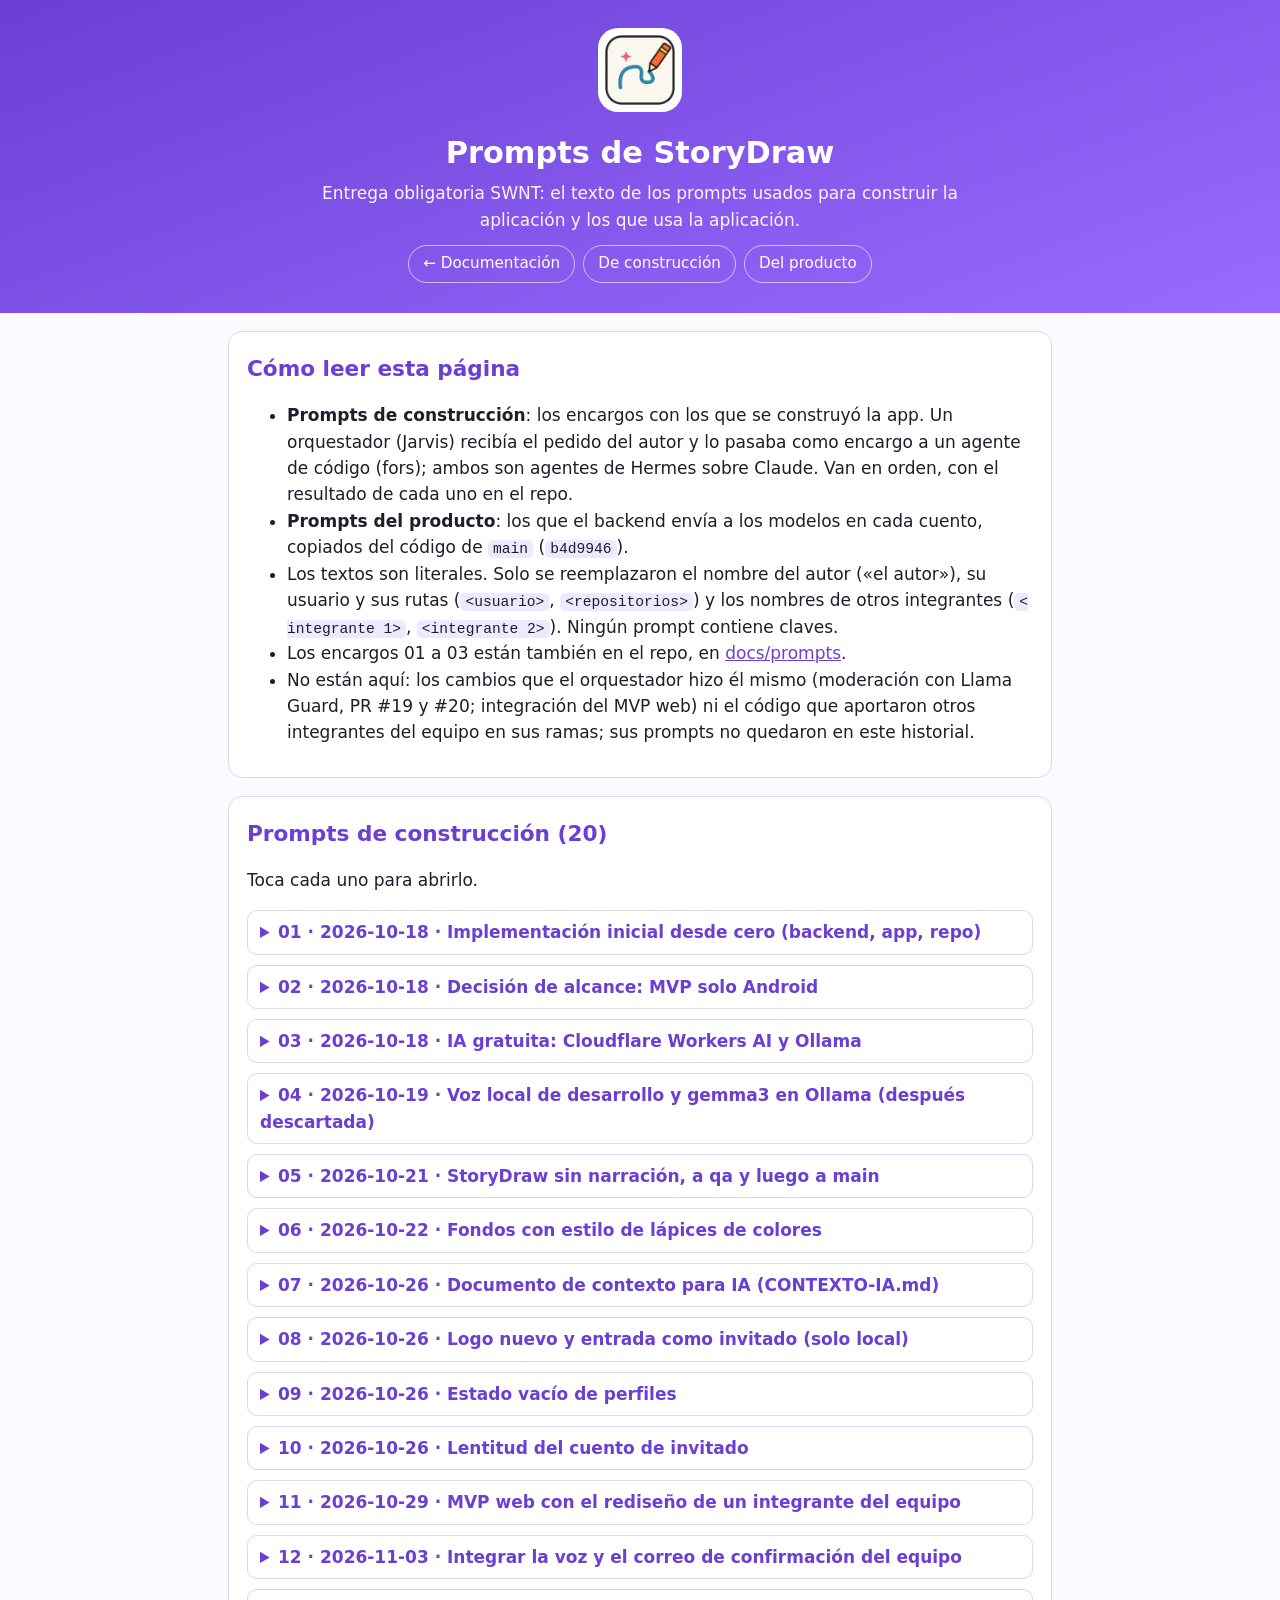
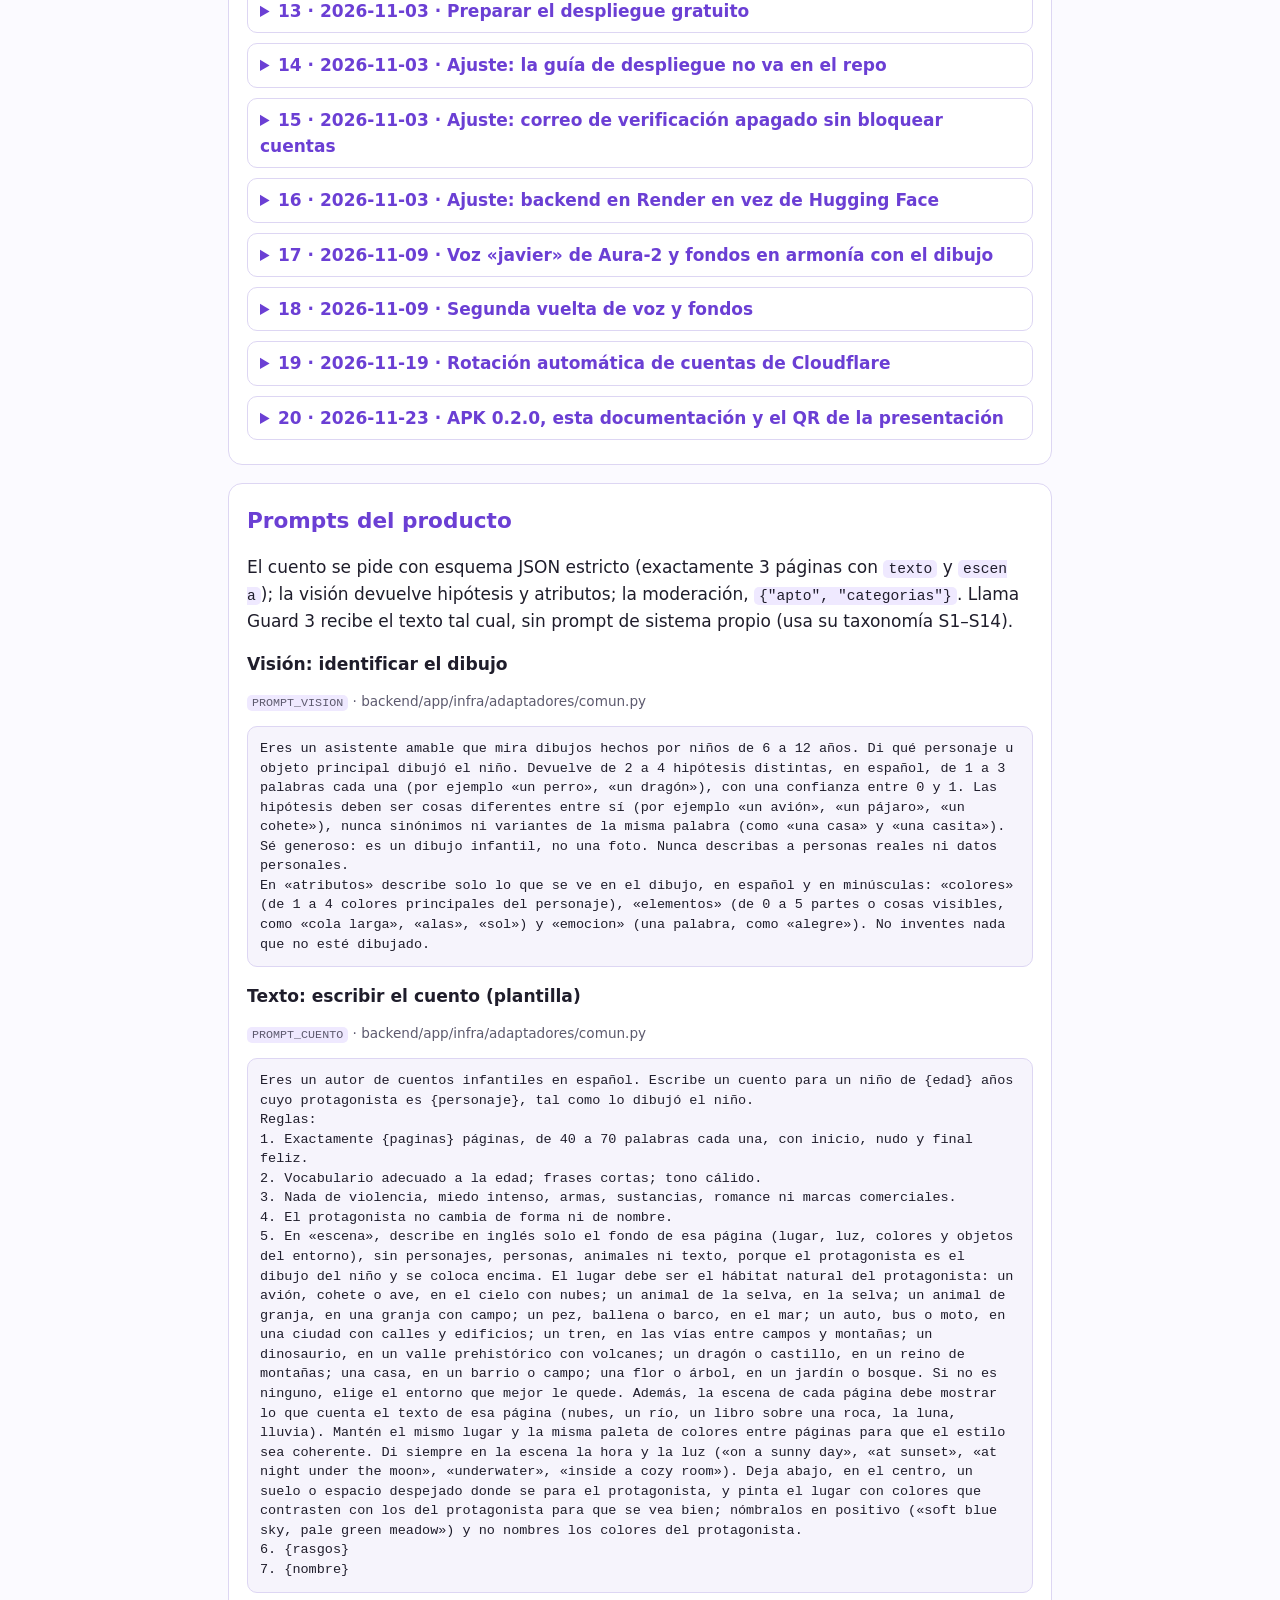
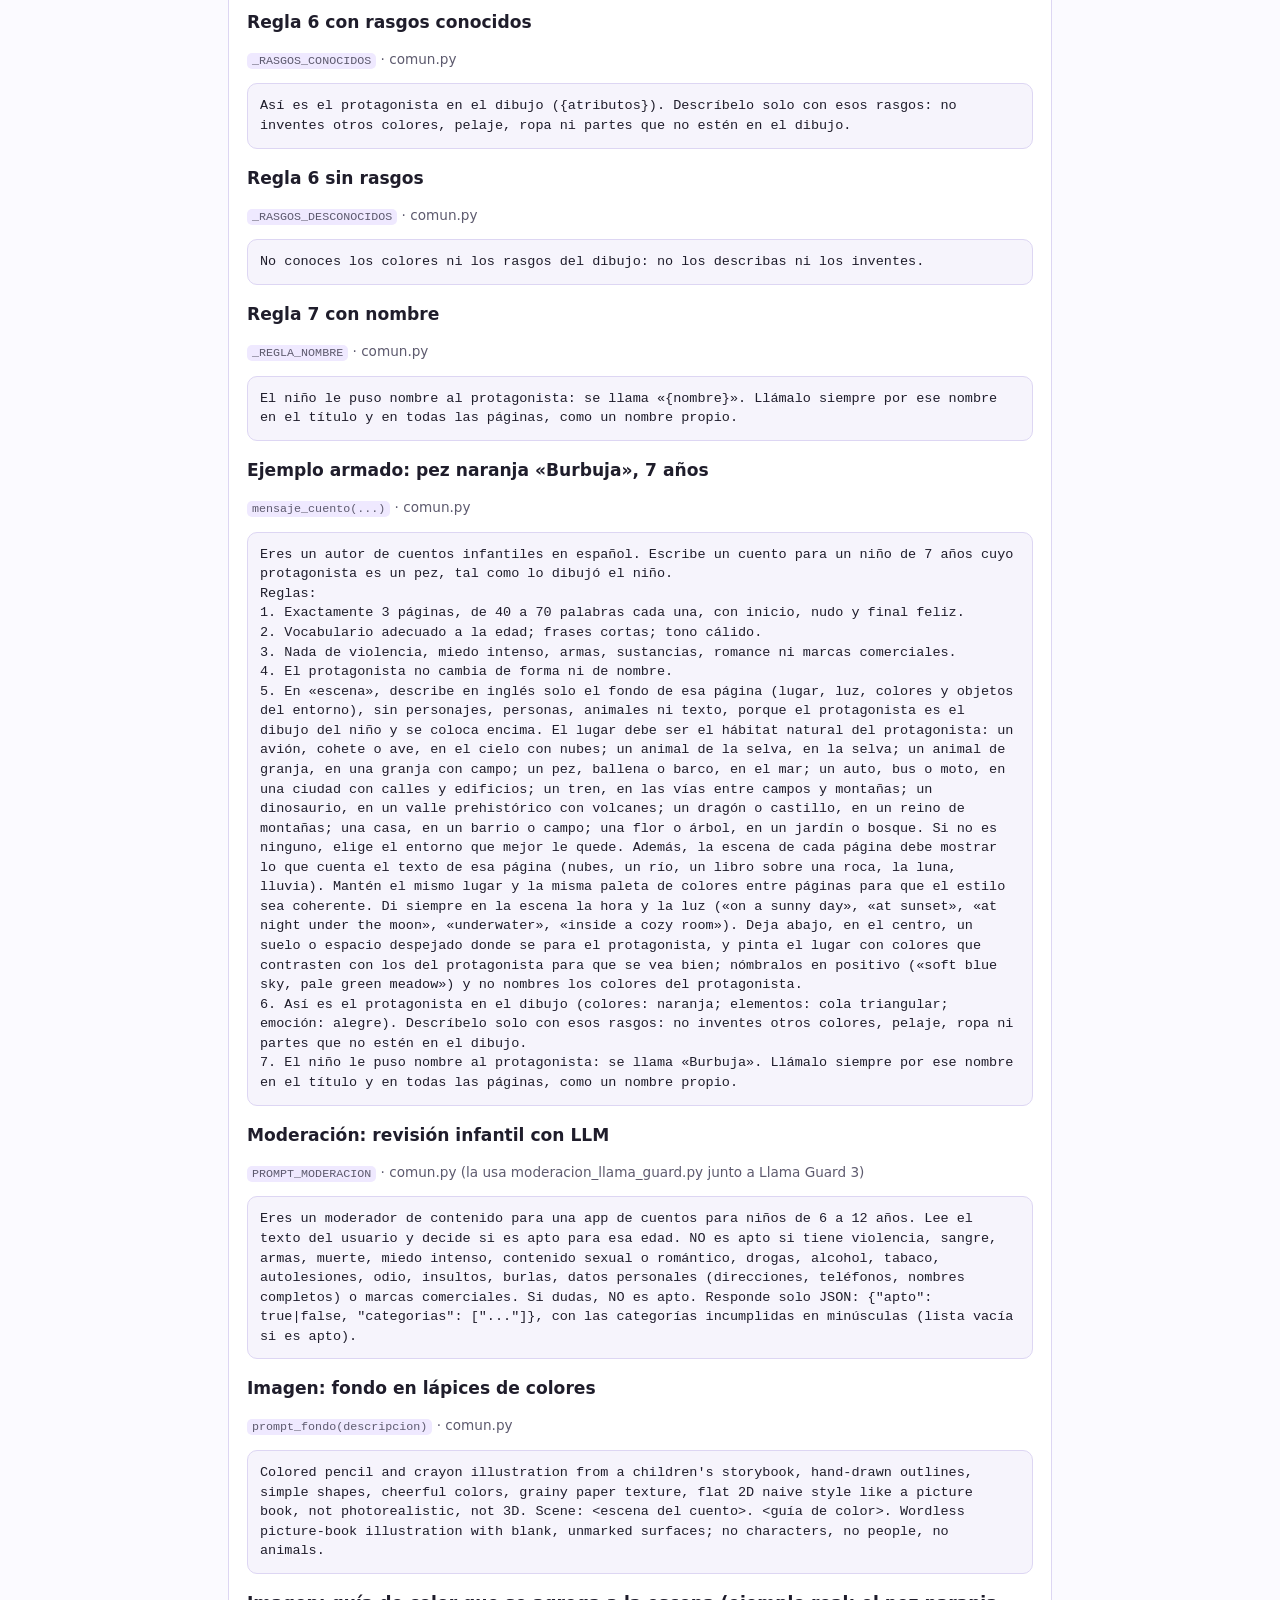
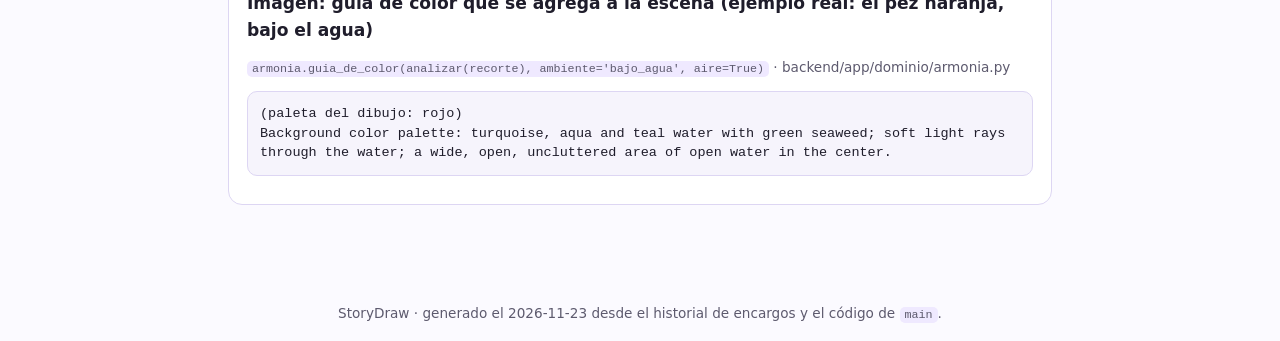
==== prompts.html @ 5aae854f "Publicar la documentación técnica de StoryDraw para la presentación" ====
<!doctype html>
<html lang="es"><head><meta charset="utf-8"><meta name="viewport" content="width=device-width,initial-scale=1">
<title>StoryDraw — prompts (SWNT)</title><link rel="icon" href="img/icono.png"><link rel="stylesheet" href="estilos.css"></head>
<body><header class="portada"><img src="img/icono.png" alt="Logo de StoryDraw"><h1>Prompts de StoryDraw</h1>
<p>Entrega obligatoria SWNT: el texto de los prompts usados para construir la aplicación y los que usa la aplicación.</p>
<div class="enlaces"><a href="index.html">← Documentación</a><a href="#construccion">De construcción</a><a href="#producto">Del producto</a></div></header>
<main>
<section><h2>Cómo leer esta página</h2>
<ul>
<li><b>Prompts de construcción</b>: los encargos con los que se construyó la app. Un orquestador (Jarvis) recibía el pedido del autor y lo pasaba como encargo a un agente de código (fors); ambos son agentes de Hermes sobre Claude. Van en orden, con el resultado de cada uno en el repo.</li>
<li><b>Prompts del producto</b>: los que el backend envía a los modelos en cada cuento, copiados del código de <code>main</code> (<code>b4d9946</code>).</li>
<li>Los textos son literales. Solo se reemplazaron el nombre del autor («el autor»), su usuario y sus rutas (<code>&lt;usuario&gt;</code>, <code>&lt;repositorios&gt;</code>) y los nombres de otros integrantes (<code>&lt;integrante 1&gt;</code>, <code>&lt;integrante 2&gt;</code>). Ningún prompt contiene claves.</li>
<li>Los encargos 01 a 03 están también en el repo, en <a href="https://github.com/Josuehmz/storydraw/tree/main/docs/prompts">docs/prompts</a>.</li>
<li>No están aquí: los cambios que el orquestador hizo él mismo (moderación con Llama Guard, PR #19 y #20; integración del MVP web) ni el código que aportaron otros integrantes del equipo en sus ramas; sus prompts no quedaron en este historial.</li>
</ul></section>
<section id="construccion"><h2>Prompts de construcción (20)</h2>
<p>Toca cada uno para abrirlo.</p>
<details id="c01"><summary>01 · 2026-10-18 · Implementación inicial desde cero (backend, app, repo)</summary><p class="fuente">Resultado: PR #1</p><pre>Encargo de Jarvis para fors. El autor lo aprobó el 2026-10-17. Trabaja con autonomía hasta terminar; no hagas preguntas salvo que algo falle dos veces.

# Objetivo
Implementar StoryDraw DESDE CERO, siguiendo los diagramas de arquitectura del autor, en un repo nuevo, y subirlo.
El código de `personal/Draw/` es de un laboratorio antiguo: NO se usa, NO se copia y NO se toca (queda como archivo).

# Fuente de verdad (léela primero; manda sobre el vault y sobre Draw/)
- `C:/Users/&lt;usuario&gt;/Downloads/arquitectura/arquitectura-completa.png` (vista única) y su `.excalidraw`
- `C:/Users/&lt;usuario&gt;/Downloads/arquitectura/uml-despliegue.excalidraw` y `uml-componentes-estricto.excalidraw` (los textos están en el JSON, en los elementos de tipo text)
- `C:/Users/&lt;usuario&gt;/Downloads/arquitectura/Analisis de costos - StoryDraw.docx`
- `C:/Users/&lt;usuario&gt;/Downloads/arquitectura-cuentos-ilustrados.architecture.json`
- Contexto adicional: `C:/Users/&lt;usuario&gt;/Downloads/Taller 2 - SWNT - StoryDraw.docx` (requisitos RF/RNF, si los hay)

# Decisiones del autor (no se discuten)
1. **Groq ya NO se usa.** **OpenAI para todo**: visión, texto (cuento), moderación e imagen (GPT Image 1 Mini, 1024x1024, calidad baja), con una sola clave `OPENAI_API_KEY`. La voz sigue con ElevenLabs Flash/Turbo v2.5. El correo, por SMTP transaccional. Cada capacidad va detrás de su adaptador (IVision, ITexto, IImagen, IVoz, ICorreo): cambiar de proveedor = una clase + una variable de entorno. Los modelos se configuran por variable de entorno; antes de fijar los valores por defecto, verifica en la documentación oficial de OpenAI que los modelos existen hoy.
2. Alcance de esta tanda: TODO el backend del diagrama (cuentas con JWT/PyJWT + Argon2id + consentimiento previo del tutor + verificación por correo; perfiles por niño; biblioteca con borrado a petición; moderación obligatoria que no se puede desactivar; orquestador asyncio de 5 pasos con reintento por paso y degradación; composición con Pillow 11 + rembg; panel de operación con latencia y costo por cuento; límite de tasa con slowapi; PostgreSQL 16 con SQLAlchemy 2 y migraciones con Alembic; S3 compatible; Dockerfile + docker-compose con Postgres y MinIO) MÁS el flujo del niño en la app Flutter (lienzo perfect_freehand, identificación asistida, momento mágico/pantalla de espera, cuento con visor + narración con just_audio, biblioteca con caché Hive, sesión en SharedPreferences, Riverpod, Dio con reintentos, URL del backend inyectable con --dart-define, timeout de 90 s). Edad: 6 a 12 años. UX sin lectura para niños (ver la trampa del vault).
3. Frontera de los datos del menor: el dibujo viaja en memoria y nunca se persiste; se guarda solo el cuento resultante. Ningún dato del niño se escribe antes del consentimiento. La moderación corre antes de que el niño vea nada.
4. Ubicación: carpeta nueva **`C:/Users/&lt;usuario&gt;/OneDrive/Documentos/Repositorios/personal/storydraw-app`**. OJO: NO uses `personal/storydraw`, porque Windows no distingue mayúsculas y chocaría con el vault `personal/StoryDraw`. Estructura: `backend/` y `app/` (Flutter).
5. **Un solo README.md, en la raíz**, en español: qué es, la arquitectura (capas y adaptadores), cómo correr el backend (docker compose) y la app, las variables de entorno (solo nombres), los tests y el estado o los pendientes. No crees otros README ni .md de documentación en subcarpetas.

# Git (reglas del autor, obligatorias)
- Repo nuevo **privado** `&lt;usuario&gt;/storydraw` con `gh` ("C:/Program Files/GitHub CLI/gh.exe", ya autenticado como &lt;usuario&gt;).
- Autor de todos los commits: `&lt;autor del repositorio&gt;` (con tilde) y el correo que ya tenga configurado git (`git config --global user.email`). Commits en español, sin `Co-Authored-By` y sin mencionar ninguna IA.
- Flujo: (a) primer commit en `main` con `.gitignore` y un README.md inicial breve → push de main; (b) crea `qa` desde main y súbela; (c) todo el trabajo va en `feature/implementacion-inicial`, en varios commits lógicos; push de esa rama y abre el PR hacia `qa` con `gh pr create --base qa`. NUNCA mergees a qa ni a main.
- Antes de cada commit: `git status` y busca secretos (`.env`, claves `sk-`, tokens). Solo se sube `.env.example` con valores vacíos. El `.gitignore` excluye `.env`, `.venv`, `build/`, `.dart_tool/` y cosas así.
- Ningún secreto en código, chat ni vault. No necesitas claves reales: los tests usan adaptadores falsos.

# Verificación (con salida real, no inventada)
- Backend: `py -3.12` con un venv dentro de `backend/` (uv está disponible). Pytest con adaptadores falsos que cubra: registro + consentimiento + login JWT, el pipeline completo con fakes (incluida la degradación cuando falla imagen o voz), el rechazo por moderación, el borrado a petición y el límite de tasa. Para la BD de los tests vale SQLite o lo que funcione sin Docker. Ruff limpio.
- Docker: el daemon de Docker Desktop NO está corriendo ahora mismo. Si sigue sin responder (`docker info`), no lo arranques ni instales nada: deja el Dockerfile y el compose escritos y reporta que `docker compose build` quedó sin verificar.
- Flutter: `/c/Users/&lt;usuario&gt;/flutter/bin/flutter.bat` (lee la trampa «Toolchains Python y Flutter desde Git Bash en Windows» del vault). Ejecuta `flutter pub get`, `flutter analyze` sin errores y `flutter test` con al menos los tests de widgets y de repositorio. Si necesitas code generation, verifica que build_runner funcione; si no, escribe todo a mano.
- No instales nada global sin permiso: dependencias dentro del venv y de pub, sí.

# Vault (tu memoria, siguiendo su SCHEMA.md)
Al terminar: nota de decisión `2026-10-17 Reescritura de StoryDraw desde cero` (arquitectura de los diagramas, OpenAI en lugar de Groq, adiós a Draw/); marca como `superado` lo que ya no sea cierto (la decisión de Groq, el backend y el cliente viejos, el rango de edad 3-8 → 6-12) con la línea «Corregido el …» donde aplique; actualiza `StoryDraw.md`, `contexto.md`, `index.md`, el hub y `log.md`; añade a `sistema/obsoletos.md` los hechos viejos. Corre `py sistema/check-vault.py --index` y luego sin `--index` hasta que quede en verde. NO uses git dentro del vault y NO corras el respaldo de memorias: eso lo hace Jarvis después de verificar.

# Informe final (obligatorio)
Ruta del repo local, URL del repo, URL del PR, ramas remotas (`git ls-remote --heads`), `git log --oneline --format='%h %an %s'` de cada rama, la salida resumida de pytest, ruff, flutter analyze y flutter test, qué quedó sin verificar y por qué, y la lista de notas del vault que tocaste.</pre></details>
<details id="c02"><summary>02 · 2026-10-18 · Decisión de alcance: MVP solo Android</summary><p class="fuente">Resultado: vault</p><pre>Jarvis te pasa una decisión del autor (2026-10-18): el MVP de StoryDraw es SOLO Android por ahora. Resuelve la «Contradice a» que dejaste en 'Decisiones/2026-08-29 Alcance del MVP solo Android y sprint de 3 semanas' y en las notas que la mencionan (storydraw-app, la decisión de la reescritura, contexto.md): gana solo Android, confirmado por el autor; iOS 15+ de los diagramas queda como posible fase futura. Sigue SCHEMA.md, agrega la línea en log.md y corre py sistema/check-vault.py --index y luego sin --index hasta que quede en verde. No toques el código ni el repo, no uses git y no respaldes memorias. Responde con la lista de notas tocadas y la salida del validador.</pre></details>
<details id="c03"><summary>03 · 2026-10-18 · IA gratuita: Cloudflare Workers AI y Ollama</summary><p class="fuente">Resultado: PR #2</p><pre>Encargo de Jarvis para fors. El autor lo aprobó el 2026-10-18. Trabaja con autonomía hasta terminar; si algo falla dos veces, detente y repórtalo.

# Contexto
Repo: C:/Users/&lt;usuario&gt;/OneDrive/Documentos/Repositorios/personal/storydraw-app (&lt;usuario&gt;/storydraw, privado). PR #1 (feature/implementacion-inicial -&gt; qa) sigue abierto y sin mergear.
Decisión del autor: los proveedores de IA serán GRATUITOS. Producción/piloto: **Cloudflare Workers AI** (10.000 neuronas/día gratis). Prueba local de momento: **Ollama**, que ya corre en el host (http://localhost:11434, versión 0.40.3; el único modelo descargado es llama3.2:3b). El MVP es solo Android.
El PC es un Ryzen 7 3700U con 14 GB de RAM y sin GPU NVIDIA: Ollama va por CPU, a unos 5 tok/s; un cuento tarda minutos. Sube los timeouts del adaptador de Ollama (configurables).

# Qué hacer
1. Rama nueva `feature/proveedores-gratuitos` creada DESDE `feature/implementacion-inicial` (no desde qa).
2. Adaptadores nuevos detrás de los puertos que ya existen, seleccionables con las variables PROVEEDOR_* que ya hay:
   - **Cloudflare Workers AI** (REST `https://api.cloudflare.com/client/v4/accounts/{CLOUDFLARE_ACCOUNT_ID}/ai/run/{modelo}`, con Bearer `CLOUDFLARE_API_TOKEN`): visión, texto, imagen (FLUX.1-schnell u otro vigente) y voz (MeloTTS u otro vigente con español). Antes de fijar los modelos por defecto, verifica en developers.cloudflare.com/workers-ai/models que existen hoy y qué formato de entrada y salida usan (la imagen de flux-schnell vuelve en base64; revisa el de la voz). Los modelos se configuran por variable de entorno.
   - **Ollama** (API nativa /api/chat u /api/generate con `format: json`, OLLAMA_URL y modelos por variable): texto y visión. Imagen y voz NO existen en Ollama: en la prueba local esos pasos usan la degradación que ya tiene el orquestador (placeholder o cuento sin audio), sin romper nada.
   - **Moderación**: la de OpenAI es gratuita, pero exige una clave. Para que la prueba local funcione sin claves, agrega un adaptador de moderación con LLM (Ollama/Cloudflare) que clasifique el texto del cuento y devuelva aprobado o rechazado. Debe estar claramente marcado como solo para desarrollo y fallar cerrado (si no responde, el cuento no se muestra, como ya es la regla). La moderación sigue siendo obligatoria.
   - Mantén los adaptadores de OpenAI y ElevenLabs: no se borran.
   - Cada adaptador calcula su costo para el panel de operación (Ollama = 0; Cloudflare = neuronas convertidas a USD, con la tarifa en una variable).
3. `.env.example` (solo nombres, valores vacíos o defaults no secretos): CLOUDFLARE_ACCOUNT_ID, CLOUDFLARE_API_TOKEN, CLOUDFLARE_MODELO_*, OLLAMA_URL, OLLAMA_MODELO_*, OLLAMA_TIMEOUT_S, y los PROVEEDOR_* con sus valores posibles documentados en comentarios.
4. Un perfil de prueba local en docker compose (por ejemplo, el override `docker-compose.ollama.yml` o un perfil `local`) donde la API alcance al Ollama del host en `http://host.docker.internal:11434` (en Windows funciona con Docker Desktop; agrega `extra_hosts: host.docker.internal:host-gateway` por si acaso).
5. Tests con HTTP simulado para cada adaptador nuevo (la forma del pedido y el parseo de la respuesta, incluidos errores y timeouts) y para la moderación con LLM fallando cerrada. Los 47 tests que hay tienen que seguir pasando. Ruff limpio.
6. Actualiza el único README.md de la raíz: proveedores disponibles, cómo correr la prueba local con Ollama y cómo pasar a Cloudflare. No crees otros .md.

# Verificación real (Docker Desktop ya está corriendo)
- `pytest` y `ruff check`.
- `docker compose build` y levantar el stack completo (Postgres, MinIO, Mailpit y la API) con el perfil de Ollama. Corre las migraciones y haz el flujo completo por HTTP contra la API en Docker: registro, consentimiento, verificación por correo (sácala de Mailpit), login, perfil del niño y crear un cuento con un PNG de prueba usando **llama3.2:3b** para texto y moderación. La visión sin modelo de visión descargado va por la identificación asistida o la degradación que ya existe. Reporta el estado final del cuento, el texto que salió (resumido), qué pasos se degradaron y la latencia por paso que guarde el panel.
- **NO descargues modelos de Ollama** (`ollama pull`) ni instales nada global: el autor todavía no autorizó la descarga del modelo de visión. Si para la prueba hace falta uno, repórtalo.
- Cloudflare no tiene credenciales: queda probado solo con HTTP simulado. No pidas ni escribas claves.
- Al terminar, baja el stack (`docker compose down`, SIN `-v` no hace falta conservar nada, pero no borres imágenes ajenas al proyecto).

# Git (reglas del autor)
- Commits en español, autor `&lt;autor del repositorio&gt;`, sin coautor y sin mencionar ninguna IA. Busca secretos antes de cada commit; nunca subas `.env`.
- Push de `feature/proveedores-gratuitos` y abre el PR #2 hacia `qa` con `gh pr create --base qa`. En la descripción, aclara que incluye los commits del PR #1. NO mergees nada y NO borres ni cierres `feature/implementacion-inicial` ni el PR #1: eso lo decidel autor.

# Vault
Actualiza [[storydraw-app]] y lo que corresponda (decisión nueva `2026-10-18 Proveedores de IA gratuitos: Cloudflare y Ollama`, que supera a la parte de la reescritura que decía "OpenAI para todo", con «Corregido el …»), contexto, index, hub, log y obsoletos. Valida con `py sistema/check-vault.py --index` y luego sin `--index` hasta que quede en verde. Sin git en el vault y sin respaldar memorias.

# Informe final
URL del PR #2, `git log --oneline --format='%h %an %s' origin/qa..origin/feature/proveedores-gratuitos`, las salidas resumidas de pytest, ruff, docker compose build y del flujo por HTTP en Docker (estado del cuento, pasos degradados y latencias), los modelos de Cloudflare elegidos y dónde los verificaste, lo que quedó sin verificar y las notas del vault que tocaste.</pre></details>
<details id="c04"><summary>04 · 2026-10-19 · Voz local de desarrollo y gemma3 en Ollama (después descartada)</summary><p class="fuente">Resultado: rama local, superada</p><pre>Encargo de Jarvis para fors (2026-10-19). el autor lo aprobó. Trabaja con autonomía; si algo falla dos veces, para y escríbelo en el informe.
**Escribe tu informe final en** `C:/Users/&lt;usuario&gt;/AppData/Local/hermes/profiles/jarvis/cache/scratch/informe-fors-voz.md` (además de responderlo).

# Contexto
Repo: &lt;repositorios&gt;/personal/storydraw-app. PR #1 y PR #2 siguen abiertos hacia qa, sin mergear. Última rama: feature/proveedores-gratuitos.
Decisiones de el autor de hoy:
1. **Voz femenina para los cuentos** usando la voz local de VoiceStudio, SOLO para desarrollo (nunca producción). En producción sigue Cloudflare MeloTTS / ElevenLabs.
2. Ollama: el modelo por defecto pasa a ser **gemma3:4b** (texto, visión y moderación). `llama3.2:3b` deja de usarse y Jarvis lo va a borrar.

VoiceStudio corre en el host en `http://localhost:3900` (desde Docker: `http://host.docker.internal:3900`). Tiene una API compatible con OpenAI:
`POST /v1/audio/speech` con JSON UTF-8 `{"model": "moss-tts-nano", "input": "&lt;texto&gt;", "voice": "cd1c5122", "response_format": "mp3", "language": "es"}` y devuelve audio/mpeg.
- `cd1c5122` es el perfil de voz **«Narradora StoryDraw»** (voz femenina; referencia «Ava» del motor MOSS-TTS-Nano). Sin clave.
- Por CPU tarda unas 6 veces la duración del audio (unos 50 s por frase de 9 s; la primera llamada en frío, ~90-220 s). Timeout del adaptador configurable y alto (900 s por página por defecto); las páginas se narran **en serie**, no en paralelo, para no saturar el CPU.
- Licencias: el modelo de voz es solo para desarrollo; escríbelo en el README y en el vault.

# Qué hacer
Rama nueva `feature/voz-local-y-ajustes` creada DESDE `feature/proveedores-gratuitos`.
1. Adaptador `IVoz` nuevo: `PROVEEDOR_VOZ=voicestudio`, con `VOICESTUDIO_URL`, `VOICESTUDIO_MODELO` (moss-tts-nano), `VOICESTUDIO_VOZ` (cd1c5122) y `VOICESTUDIO_TIMEOUT_S`. Costo 0. La configuración lo rechaza con `ENTORNO=produccion`, como a los otros de desarrollo. Tests con HTTP simulado: forma del pedido (UTF-8, con acentos), audio de vuelta, error y timeout.
2. Override de Ollama (`docker-compose.ollama.yml`): por defecto `gemma3:4b` en texto, visión y moderación, y `PROVEEDOR_VOZ=voicestudio`, con `VOICESTUDIO_URL=http://host.docker.internal:3900`. La imagen sigue en `ninguno`.
3. Arreglos que salieron de la prueba de Jarvis:
   a. El paso del cuento recibía solo la etiqueta del personaje («Dinosaurio») y el modelo inventó «pelaje marrón y ojos verdes» con un dibujo verde. Pásale también los atributos que detecta la visión (color, elementos, emoción), que no son datos personales del niño. Test que lo cubra.
   b. Con `PROVEEDOR_IMAGEN=ninguno` o `PROVEEDOR_VOZ=ninguno`, el orquestador igual reintentaba ese paso. Que no reintente lo que está apagado.
   c. Asegura que con Ollama se pida el esquema JSON (`format` con esquema que exija exactamente 3 páginas) y que el dominio valide 3 páginas: si llegan menos, regenera (cuenta como reintento) en lugar de entregar un cuento incompleto. Test.
4. README único de la raíz: proveedor `voicestudio` (solo desarrollo, cómo crear el perfil de voz en VoiceStudio, tiempos medidos), gemma3:4b por defecto en Ollama. Corrige que decía `qwen2.5vl:3b`.
5. pytest y ruff en verde (eran 87 tests). La app Flutter no cambia, salvo que algo lo exija; si cambia, `flutter analyze` y `flutter test`.

# Prueba de punta a punta (obligatoria, con salida real)
Docker Desktop corre. Levanta `docker compose -f docker-compose.yml -f docker-compose.ollama.yml up --build -d`, aplica las migraciones y haz el flujo completo por HTTP: registro con un correo NUEVO `@storydraw.com`, verificación desde Mailpit, login, perfil (edad 7), identificar con el PNG `C:/Users/&lt;usuario&gt;/AppData/Local/hermes/profiles/jarvis/cache/scratch/dibujo-dino.png` y crear el cuento con el personaje que devuelva la identificación. Espera a que termine (puede tardar 15-25 minutos por CPU). Guarda en `C:/Users/&lt;usuario&gt;/AppData/Local/hermes/profiles/jarvis/cache/scratch/e2e-storydraw/`:
- `cuento.json` (respuesta final del API), `pagina1.png` a `pagina3.png` y `audio1.mp3` a `audio3.mp3` descargados por el API;
- `metricas.json` con la latencia por paso (del panel de operación o del log de la API).
Comprueba con ffprobe que los tres mp3 duran más de 0 s. Al terminar, `docker compose ... down` (sin `-v`).
Las llamadas largas van en segundo plano con log a archivo: los comandos en primer plano mueren a los ~420 s.

# Git
Commits locales en español, autor el autor, sin coautor y sin mencionar ninguna IA; nunca `.env`. **NO hagas push ni abras PR**: el autor todavía no lo autorizó para esta rama.

# Vault (SCHEMA.md)
Nota o actualización: voz local de desarrollo (VoiceStudio + MOSS-TTS-Nano, perfil «Narradora StoryDraw», tiempos medidos, solo desarrollo; OmniVoice descartado porque no termina una frase en 600 s en este PC y su licencia es no comercial). Ollama por defecto gemma3:4b. Los tres arreglos. Actualiza storydraw-app, contexto, index, hub, log y obsoletos (qwen2.5vl:3b / llama3.2:3b como defaults ya no valen). Validador `--index` y luego sin él, en verde. Sin git en el vault y sin respaldar.

# Informe (en el archivo indicado)
`git log --oneline --format='%h %an %s' feature/proveedores-gratuitos..feature/voz-local-y-ajustes`, salida resumida de pytest y ruff, resultado del flujo (estado, título, texto de las 3 páginas, avisos, latencias por paso, duraciones de los mp3), qué falló o quedó sin verificar y notas del vault tocadas.</pre></details>
<details id="c05"><summary>05 · 2026-10-21 · StoryDraw sin narración, a qa y luego a main</summary><p class="fuente">Resultado: PR #3</p><pre># Encargo de Jarvis para fors: StoryDraw sin narración, a qa (y luego a main)

Decisiones de el autor (2026-10-19), literales:
- «Quitar toda la narración: el cuento sale sin audio por ahora.» La implementación de voz que hay
  no le convence. Esto incluye VoiceStudio **y** el puerto/adaptadores de voz de la base
  (ElevenLabs, Cloudflare/Ollama TTS si los hay) y la UI de narración en la app Flutter.
- «Fors mergea a qa, yo reviso, y luego él pasa qa a main.»

Repo: `&lt;repositorios&gt;/personal\storydraw-app` (`&lt;usuario&gt;/storydraw`, privado).
Estado al empezar: PR #1 (`feature/implementacion-inicial`) y PR #2 (`feature/proveedores-gratuitos`)
abiertos hacia `qa`; rama local `feature/voz-local-y-ajustes` (sin push) con 3 commits encima de #2.
`58ea713` mezcla voz con arreglos que SÍ se quieren: rasgos del dibujo en el cuento, capacidades
apagadas sin reintentos y cuentos de 3 páginas exactas.

## Pasos

1. Arranque: tu `contexto.md`, final de `log.md`, `index.md`, [[storydraw-app]] y
   [[2026-10-19 Voz local VoiceStudio y gemma3 en Ollama]].
2. Mergea a `qa` el PR #1 y luego el PR #2 con `gh pr merge` (merge commit, sin squash), en ese
   orden. el autor lo autorizó. Si alguno tiene conflictos o el CI falla, PARA y escríbelo en el informe.
3. Crea `feature/sin-narracion` desde el `qa` actualizado. Trae los arreglos que no son de voz de
   `feature/voz-local-y-ajustes` (cherry-pick y separa a mano lo de voz) y el uso de `gemma3:4b`
   por defecto en Ollama si no depende de la voz.
4. Quita toda la narración, de punta a punta y sin dejar código muerto:
   backend (puerto de voz, adaptadores, paso del orquestador, campos/URLs de audio en respuestas,
   costos, variables de entorno, migración si hace falta), despliegue (override de VoiceStudio,
   variables en `.env.example` y compose), app Flutter (reproductor, botones, estados, caché de
   audio) y README. El cuento debe generarse y verse completo sin audio.
5. Pruebas reales, corridas por ti: `pytest` y `ruff check` del backend; `flutter analyze` y
   `flutter test`. Todo en verde. Una prueba de punta a punta local (Ollama) que genere un cuento
   sin audio, si el entorno lo permite; si no, di por qué.
6. Commits en español, autor `el autor`, **sin** línea `Co-Authored-By` ni mención de IA.
   Incluye en la rama, en un commit propio («Docs: prompts de la creación inicial del proyecto»),
   la carpeta `docs/prompts/` que Jarvis dejó sin seguimiento en el repo (5 archivos .md). el autor la
   pidió explícitamente, así que es una excepción a la regla de «un solo README». No cambies su
   texto; si encuentras un secreto en ella, para y avísalo. Enlázala desde el README con una línea.
   Push de `feature/sin-narracion`, PR hacia `qa` y mergéalo a `qa` cuando esté en verde.
7. **NO** abras ni mergees nada hacia `main`: eso va después de que el autor revise `qa`.
8. Ramas: borra (local y remota) `feature/implementacion-inicial` y `feature/proveedores-gratuitos`
   solo después de que estén mergeadas. **No borres `feature/voz-local-y-ajustes`**: es trabajo sin
   push y el autor decide qué hacer con él.
9. Vault: nota de decisión nueva «2026-10-19 StoryDraw sin narración por ahora» que deja en
   `estado: superado` la de voz de VoiceStudio (sin borrarla); actualiza [[storydraw-app]],
   [[StoryDraw]], hub, contexto, índice y log; validador en verde. **No** corras
   `respaldar-memorias.py`: lo hago yo.
10. Informe en `D:\ArtCraft\_encargos\fors-sin-narracion-informe.md`: PRs y su estado, commits
    (hash, autor, mensaje), lista de lo quitado por capa, salida real de cada prueba (última línea),
    ramas que quedan, notas tocadas y lo pendiente.

Si algo falla dos veces, para y anótalo en el informe en vez de forzarlo.</pre></details>
<details id="c06"><summary>06 · 2026-10-22 · Fondos con estilo de lápices de colores</summary><p class="fuente">Resultado: PR #7</p><pre># Encargo de Jarvis para fors: fondos con estilo de lápices de colores (2026-10-22)

Decisión de el autor: los fondos son demasiado realistas; deben verse como un libro de cuentos
ilustrado, con el estilo **«lápices de colores y crayón»** que él eligió entre tres pruebas.
Trabaja con autonomía; si algo falla dos veces, para y escríbelo en el informe.

Repo: `&lt;repositorios&gt;/personal\storydraw-app` (público, `&lt;usuario&gt;/storydraw`).
El `.env` de la raíz ya tiene `CLOUDFLARE_ACCOUNT_ID` y `CLOUDFLARE_API_TOKEN`: léelos dentro del
código, **nunca los imprimas** ni los pongas en un log, commit o nota.

## Cambio

1. Rama `feature/fondos-estilo-lapices` desde `qa` actualizado.
2. En `backend/app/infra/adaptadores/comun.py`, `prompt_fondo` pasa a este texto (probado por Jarvis
   con flux-1-schnell; es el que eligió el autor):

   ```
   Colored pencil and crayon illustration from a children's storybook, hand-drawn outlines,
   simple shapes, bright cheerful colors, grainy paper texture, flat 2D naive style like a
   picture book, not photorealistic, not 3D. Scene: {descripcion}. No characters, no people,
   no animals, no text, no letters.
   ```
   Que lo usen todos los proveedores de imagen (revisa que `proveedor_openai.py` no tenga su propia
   copia del prompt; si la tiene, que use `prompt_fondo`).
3. Problema visto en la prueba: Flux añadió una figurita humana en la escena «a small water puddle in
   a garden» aunque el prompt lo prohíbe (schnell no tiene prompt negativo). Ajusta la regla 5 de
   `PROMPT_CUENTO` para que la «escena» describa solo paisaje y objetos, evitando lugares que
   sugieren gente (casas, jardines con cercas, calles, parques infantiles) y mantenga el estilo
   coherente entre páginas. No cambies el resto del prompt.
4. Pruebas que fijen el estilo nuevo (el texto contiene «colored pencil» y «not photorealistic»).
5. Verificación real: `pytest` y `ruff check` en verde (corridos por ti, con `env -u PYTHONPATH -u
   PYTHONHOME` si el venv choca con otro Python). Luego un cuento de punta a punta con Cloudflare
   real (visión, texto, moderación de desarrollo e imagen), basado en
   `C:/Users/&lt;usuario&gt;\AppData\Local\hermes\profiles\jarvis\cache\scratch\e2e-cloudflare\e2e_cloudflare.py`.
   Guarda las 3 páginas y un montaje dibujo + 3 páginas en
   `C:/Users/&lt;usuario&gt;\AppData\Local\hermes\profiles\jarvis\cache\scratch\e2e-lapices\` y míralas con
   visión: estilo lápiz y sin personas añadidas. Si sale una persona, ajusta la regla de escenas y
   repite (máximo 3 cuentos, cada uno gasta ~210 neuronas de las 10.000 diarias).
6. README: una línea sobre el estilo de los fondos.
7. Git: commits en español, autor `el autor`, sin `Co-Authored-By` ni mención de IA. Busca
   secretos antes de cada commit. Push, PR hacia `qa` y mérgealo cuando esté en verde. **No** toques
   `main`: lo promueve Jarvis después de verificar.
8. Vault: actualiza la nota que corresponda (decisión del estilo de fondos y lo medido: ~210
   neuronas por cuento, ~47 cuentos/día gratis, el plan gratis no cobra, falla al agotar el cupo y
   se reinicia a las 00:00 UTC), hub, contexto, índice, log; validador en verde. No respaldes.
9. Informe en `D:\ArtCraft\_encargos\fors-fondos-lapices-informe.md`: PR, commits, prompts finales,
   salida de pytest/ruff, latencia y costo por paso del cuento, rutas de las imágenes y lo que viste.</pre></details>
<details id="c07"><summary>07 · 2026-10-26 · Documento de contexto para IA (CONTEXTO-IA.md)</summary><p class="fuente">Resultado: rama docs/contexto-ia</p><pre># Encargo de Jarvis para fors: documento de contexto de StoryDraw para IA (2026-10-26)

Pedido de el autor: subir al repo un `.md` de contextualización del proyecto, pensado para que **una IA
lo lea y le explique a una persona que va a llevar el proyecto** qué es, cómo está, qué falta y qué
se puede mejorar. Trabaja con autonomía; si algo falla dos veces, para y escríbelo en el informe.

Repo: `&lt;repositorios&gt;/personal\storydraw-app`
(`&lt;usuario&gt;/storydraw`, **público**).

## Contenido (archivo `CONTEXTO-IA.md` en la raíz)

Escríbelo para una máquina que luego explica a un humano: secciones con encabezados estables, frases
declarativas, datos verificables con la ruta del archivo que los respalda, y cada afirmación marcada
como **verificado** (con fecha y comando o prueba) o **sin verificar**. Nada inventado: si no consta,
escribe «no consta».

1. Instrucciones para la IA lectora (cómo usar el documento, qué tiene prioridad: el código manda).
2. Qué es StoryDraw y para quién (niños de 6 a 12, MVP solo Android, proyecto universitario).
3. Arquitectura: capas del backend, puertos/adaptadores, orquestador de pasos, app Flutter, mapa de
   carpetas con la responsabilidad de cada una, flujo de un cuento de punta a punta.
4. Estado actual: qué funciona y cómo se comprobó (pytest 93, flutter test 28, cuento real con
   Cloudflare en ~28 s y ~0,0022 USD, estilo de fondos en lápices), proveedores por entorno.
5. Decisiones vigentes y por qué (IA gratuita con Cloudflare/Ollama, sin narración, solo Android,
   moderación obligatoria y de OpenAI en producción, frontera de datos del menor).
6. Qué hace falta (priorizado): despliegue, APK y prueba en celular, moderación de producción,
   recorte del dibujo (el sol sale pegado con `umbral`), medición real de la cuota de Cloudflare,
   y lo que encuentres en el código o en tu vault.
7. Qué se puede mejorar (técnico, producto, seguridad, costos), con el riesgo y el esfuerzo estimado.
8. Cómo correrlo y probarlo (resumen; remite al README para el detalle) y variables de entorno
   solo por nombre.
9. Glosario y enlaces internos (README, `docs/prompts/`).

**Privacidad (el repo es público):** sin claves, sin `.env`, sin el ID de cuenta de Cloudflare, sin
correos, sin rutas `C:\Users\...` y **sin el nombre de el autor** (usa «el autor» o «el equipo»).
Enlázalo desde el README con una línea.

## Entrega (regla de el autor)

- Rama nueva `docs/contexto-ia` desde `qa` actualizado. Commit en español, autor `el autor`,
  sin `Co-Authored-By` ni mención de IA. Busca secretos antes del commit. Push de la rama.
- **No abras PR ni mergees**: el autor decide después si sube a `main`.

## Vault

Actualiza [[storydraw-app]] (dónde está el documento y para qué), log; validador en verde. No respaldes.

## Informe

`D:\ArtCraft\_encargos\fors-contexto-ia-informe.md`: rama, commit, tamaño del documento, lista de
secciones, lo que marcaste «sin verificar» y lo que encontraste nuevo que falta.</pre></details>
<details id="c08"><summary>08 · 2026-10-26 · Logo nuevo y entrada como invitado (solo local)</summary><p class="fuente">Resultado: rama feature/logo-y-modo-invitado</p><pre># Encargo de Jarvis para fors: logo nuevo y entrada como invitado (2026-10-26)

el autor lo pidió y aprobó. Trabaja con autonomía; si algo falla dos veces, para y escríbelo en el informe.

Repo: `&lt;repositorios&gt;/personal\storydraw-app` (público).
Base: rama `docs/contexto-ia` NO está en `qa` todavía; parte de `qa` actualizado.
En el árbol local hay cosas sin commit que NO son tuyas y no debes subir: `app/web/` (plataforma web
generada por Jarvis para la prueba local) y `app/assets/marca/logo-original.png` (el logo, ese sí
úsalo y súbelo).

## 1. Logo

- Archivo: `app/assets/marca/logo-original.png` (1568×420, RGB, fondo blanco): ícono cuadrado a la
  izquierda (lápiz naranja dibujando un trazo azul, estrella rosa, fondo crema con borde negro
  redondeado) y el texto «Story» negro + «Draw» naranja.
- Saca con PhotoCraft (skill `artcraft-apps`) un `logo.png` horizontal con fondo transparente y un
  `icono.png` cuadrado (solo el ícono, 1024×1024, con margen). Mira el resultado con visión.
- Úsalo en la app: pantalla de bienvenida/login (logo horizontal) y donde hoy haya título o marca.
  Ícono de la app en Android (`mipmap-*`, a mano o con el paquete que ya esté; si añadir
  `flutter_launcher_icons` es la vía, como dependencia de desarrollo está bien) y, si existe
  `app/web/`, NO lo toques (no es del repo).
- Colores: si la app tiene un tema, alinea el naranja (#FF6B35 aprox.; mídelo del PNG) y el azul
  del trazo con la marca sin romper el contraste.

## 2. Entrar como invitado (decisiones de el autor, literales)

- «Entra directo, sin consentimiento (solo para pruebas locales).»
- «Se guardan solo en el celular; si se borra la app, se pierden.»

Diseño esperado:
- Botón «Entrar como invitado» en la pantalla de inicio.
- Como es solo para pruebas locales, va detrás de un interruptor de compilación de la app, por
  ejemplo `--dart-define=MODO_INVITADO=true` (apagado por defecto), **y** de uno del backend,
  por ejemplo `PERMITIR_INVITADOS=true` (apagado por defecto y **prohibido en `ENTORNO=produccion`**,
  validado en `config.py` como los adaptadores falsos). Así no puede llegar a producción por error.
- El backend necesita una forma de dejar generar cuentos sin cuenta: p. ej. `POST /v1/invitado`
  que da un token de sesión corto sin tutor ni consentimiento, o rutas de invitado. Elige lo más
  simple que respete los puertos. El invitado no tiene biblioteca en el servidor: el cuento
  generado se descarga a la app (texto + imágenes) y se guarda en Hive en el dispositivo; en el
  servidor se borra o no se persiste al terminar. Límite de tasa por IP para invitados.
- La app: el invitado crea un perfil local (apodo y edad, sin datos reales), dibuja, genera y ve su
  biblioteca local. Un aviso visible: «Modo invitado: tus cuentos se guardan solo en este
  dispositivo».
- La moderación sigue siendo obligatoria también para el invitado.

## Pruebas

- Backend: pytest (con invitado activado y desactivado; producción rechaza `PERMITIR_INVITADOS`;
  el cuento del invitado no queda en la BD) y ruff, en verde, con `env -u PYTHONPATH -u PYTHONHOME`.
- App: `flutter analyze` y `flutter test` (widget del botón invitado visible solo con el flag;
  repositorio local de cuentos del invitado).
- **No reinicies ni toques** la API local que Jarvis tiene corriendo en `127.0.0.1:8000` ni el
  servidor web de `:5000`: el autor la está usando. Para tu prueba de punta a punta usa otro puerto
  (p. ej. 8010) y una BD SQLite tuya, con Cloudflare real (máximo 2 cuentos).

## Entrega (regla de el autor)

- Rama nueva `feature/logo-y-modo-invitado` desde `qa`. Commits en español, autor
  `el autor` con el correo noreply de GitHub que ya usas, sin `Co-Authored-By` ni mención
  de IA. Busca secretos. Push de la rama. **No abras PR ni mergees.**
- README: cómo encender el modo invitado en local (flags) y que en producción está prohibido.
  Aprovecha para quitar el nombre de el autor de la línea «por decisión de el autor» del README.

## Vault

Nota de decisión «2026-10-26 Modo invitado solo para pruebas locales» y la marca (logo), con
[[storydraw-app]], hub, contexto, índice, log; validador en verde. No respaldes.

## Informe

`D:\ArtCraft\_encargos\fors-logo-invitado-informe.md`: rama, commits, flags y cómo probarlo,
salidas de las pruebas, capturas de la pantalla de inicio con el logo y el botón (en
`C:/Users/&lt;usuario&gt;\AppData\Local\hermes\profiles\jarvis\cache\scratch\storydraw-logo\`), y pendientes.</pre></details>
<details id="c09"><summary>09 · 2026-10-26 · Estado vacío de perfiles</summary><p class="fuente">Resultado: misma rama</p><pre># Encargo de Jarvis para fors: estado vacío de perfiles (2026-10-26)

el autor probó la app web local en modo invitado y se quedó en «¿Quién va a dibujar?» sin saber qué
hacer: con cero perfiles la pantalla queda vacía y el único indicio es el botón flotante pequeño
(persona con «+») abajo a la derecha. Eso choca con [[UX sin lectura para ninos]].

Trabaja con autonomía; si algo falla dos veces, para y escríbelo en el informe.

Repo: `&lt;repositorios&gt;/personal\storydraw-app`.
**Rama: `feature/logo-y-modo-invitado` (la misma; ya está en el remoto).** Haz `git pull --ff-only`
antes. En el árbol hay `app/web/` sin seguimiento: no es tuyo, no lo subas.

## Qué hacer

1. Pantalla de perfiles sin perfiles (cuenta e invitado): un estado vacío centrado y grande, que se
   entienda sin leer: ilustración o ícono grande (usa los colores de la marca: naranja `#FF6B35`,
   azul `#2E86AA`, crema), un botón principal grande «Crear el primer dibujante» con ícono, y una
   línea corta para el adulto. Tocar el botón abre el mismo formulario que el botón flotante.
2. Con uno o más perfiles: tarjetas grandes y tocables; deja claro que tocar una tarjeta abre el
   lienzo (p. ej. ícono de lápiz en la tarjeta). El botón flotante puede quedarse, con etiqueta
   («Nuevo dibujante») en vez de solo ícono.
3. Si al entrar al lienzo hace falta algo más para que un niño entienda que puede dibujar
   (pista visual en el lienzo vacío), añádelo con el mismo criterio. No cambies el flujo.
4. Pruebas de widget: estado vacío visible con cero perfiles; el botón abre el formulario; con
   perfiles no aparece el estado vacío.
5. Verificación: `flutter analyze` y `flutter test` en verde. Compila la versión web **en tu scratch**
   (no en `app/build/`) con `--dart-define=MODO_INVITADO=true` y saca capturas de: perfiles vacío,
   formulario, perfiles con uno creado, lienzo vacío. Guárdalas en
   `C:/Users/&lt;usuario&gt;\AppData\Local\hermes\profiles\jarvis\cache\scratch\storydraw-perfiles\` y míralas
   con visión. No toques los servidores de Jarvis en `:8000` y `:5000`.

## Entrega

Commit(s) en español, autor `el autor` con el correo noreply de GitHub que ya usas, sin
`Co-Authored-By` ni mención de IA. Push a la misma rama. **No abras PR ni mergees: nada de esto va a
`main` por ahora** (decisión de el autor).

## Vault

Actualiza [[UX sin lectura para ninos]] o la nota que corresponda con el estado vacío, log;
validador en verde. No respaldes.

## Informe

`D:\ArtCraft\_encargos\fors-perfiles-vacio-informe.md`: commits, salidas de las pruebas y rutas de
las capturas.</pre></details>
<details id="c10"><summary>10 · 2026-10-26 · Lentitud del cuento de invitado</summary><p class="fuente">Resultado: misma rama</p><pre># Encargo de Jarvis para fors: lentitud del cuento de invitado (2026-10-26)

el autor lo aprobó. Trabaja con autonomía; si algo falla dos veces, para y escríbelo en el informe.

Repo: `&lt;repositorios&gt;/personal\storydraw-app`.
**Rama: `feature/logo-y-modo-invitado`** (`git pull --ff-only` antes). `app/web/` sin seguimiento no
es tuyo: no lo subas. **Nada va a `main`, sin PR ni merge.**

## Qué pasó (registro de la API local de Jarvis, 2026-10-26)

Tercer cuento de el autor en modo invitado desde la app web: `latencia_ms=179926` (lo normal 28–44 s).
- `POST /v1/invitado/cuentos` 202 → texto con `@cf/google/gemma-4-26b-a4b-it`: una llamada tardó
  ~64 s (18:21:21 → 18:22:25), lo normal ~7 s. Eso es Cloudflare.
- Fondos con flux: 18:22:32 → 18:22:44 (normal).
- **Desde el último fondo (18:22:44) hasta `estado=listo` (18:24:14) pasaron ~90 s** sin llamadas
  externas y el proceso casi sin CPU (41,7 s acumulados, sin subir en 5 s). Eso es nuestro: montaje
  del dibujo real de el autor sobre los fondos (`RECORTE=umbral`), subida al almacén en memoria,
  `invitados.terminar`, o algo que espera (¿un `await` bloqueante, un `to_thread` que no se usa,
  un timeout que se cumple?). Hipótesis, confianza baja: encuéntralo midiendo, no adivinando.
- La app consultó `GET /v1/invitado/cuentos/{id}` 78 veces (≈1 por segundo).
- La pantalla de espera (estrellas) no dice nada cuando tarda.

## Qué hacer

1. **Medir**: log de duración por etapa (identificar, texto, moderación, cada fondo, montaje,
   almacén, entrega) en el orquestador y en `procesar_cuento_invitado`, a nivel INFO, sin datos del
   niño. Reproduce con el dibujo más grande que puedas (p. ej. lienzo web a 1600 px) en tu puerto
   (8010, BD propia; **no toques los servidores de Jarvis en :8000 y :5000**), con proveedores falsos
   primero y Cloudflare real después (máximo 2 cuentos).
2. **Corregir la causa** de los ~90 s. Si es CPU de Pillow/numpy en el bucle de eventos, sácalo a
   `asyncio.to_thread`; si es otra cosa, arréglala en su sitio. Revisa que el flujo con cuenta
   (`procesar_cuento`) no tenga el mismo fallo y corrígelo también.
3. **Tiempos límite**: si una llamada a Cloudflare pasa de un tope razonable, un reintento y luego
   fallo limpio; no dejar el cuento colgado.
4. **App**: consulta cada 3 s (y no más de N minutos en total; después, error amable). Si pasa de
   60 s, mensaje «Está tardando un poco más de lo normal…» (y algo visual, para niños que no leen).
   Aplica a invitado y a cuenta.
5. **Pruebas**: pytest + ruff (`env -u PYTHONPATH -u PYTHONHOME`), `flutter analyze` y `flutter test`
   en verde, con pruebas nuevas para el intervalo y el aviso de demora.

## También en el vault: la contradicción del audio

el autor aclaró (2026-10-26): el audio para niños que no leen **aún no se implementa**; es un
pendiente futuro, no una contradicción con la decisión de quitar la narración. Resuelve la sección
«Contradice a» de «UX sin lectura para ninos»: hoy la regla se cumple con íconos y colores; el audio
queda como pendiente para cuando haya una voz que convenza a el autor. Quita la pregunta abierta de
`contexto.md` si ya no aplica.

## Entrega

Commits en español, autor `el autor` con el correo noreply de GitHub que ya usas, sin
`Co-Authored-By` ni mención de IA. Push a la misma rama. Vault: nota del hallazgo (causa y cifra
antes/después), log; validador en verde. No respaldes.

## Informe

`D:\ArtCraft\_encargos\fors-lentitud-informe.md`: tiempos por etapa antes/después, causa encontrada
(con evidencia), commits y salidas de las pruebas.</pre></details>
<details id="c11"><summary>11 · 2026-10-29 · MVP web con el rediseño de un integrante del equipo</summary><p class="fuente">Resultado: PR #11 y #12</p><pre># Encargo de Jarvis para fors: MVP web con el rediseño de &lt;integrante 1&gt; (2026-10-29)

el autor presenta el MVP web **mañana (viernes 2026-10-30)**. Decisión literal: «Es posible que el mvp
permanezca con lo que se ha solicitado pero usando la mejora de la interfaz de thomas? aun sin
implementar la voz ni autenticacion de google». Trabaja con autonomía y con prisa razonable; si algo
falla dos veces, para y escríbelo en el informe.

Repo: `&lt;repositorios&gt;/personal\storydraw-app`. `app/web/` sin
seguimiento no es tuyo (es de la prueba web de Jarvis): no lo subas ni lo borres.
**No toques los servidores de Jarvis en :8000 y :5000** (el autor los está usando). Para tus pruebas,
otro puerto y otra BD.

## Contexto de ramas (verificado por Jarvis)

- Base: `feature/logo-y-modo-invitado` (`b09616f`): tu logo, modo invitado, estado vacío de perfiles,
  pista en el lienzo, arreglo de la lentitud. Entra limpia sobre `main`.
- `origin/feature/&lt;integrante 1&gt;` (de &lt;integrante 1&gt; Espitia, compañero de el autor) tiene 3 commits sobre `qa` (`94a1021`):
  - `6bae9a0` «UI/UX mejorado» → **esto sí entra**.
  - `62b8e84` «voz» → **no entra** (es para la próxima semana).
  - `5e22850` «GMAIL-HOTMAIL» (registro solo Gmail/Hotmail con correo de confirmación) → **no entra**.
- Simulación de Jarvis: aplicar `6bae9a0` sobre tu rama da conflicto en 9 archivos: `app/lib/core/tema.dart`,
  `presentation/acceso`, `biblioteca`, `lienzo`, `perfiles`, `widgets/comunes.dart`, `app/pubspec.yaml`,
  `backend/app/dominio/orquestador.py`, `backend/app/servicios.py`.
- `6bae9a0` también trae `.claude/skills/ui-ux-pro-max/` (~64.000 líneas de una skill de Claude):
  **no entra al repo**.
- No toques `feature/&lt;integrante 1&gt;`, `feature/&lt;integrante 1&gt;-para-Danie`, `feature/&lt;integrante 2&gt;` ni el PR #10.

## Qué hacer

1. Rama nueva `feature/mvp-web` desde `feature/logo-y-modo-invitado`.
2. `git cherry-pick -n 6bae9a0` (o `cherry-pick` y luego arreglar), quita `.claude/` del índice, y
   resuelve los conflictos con este criterio:
   - **Aspecto visual de &lt;integrante 1&gt;** (tema, fuentes Fredoka/Nunito, colores, tarjetas, botones, pantallas
     rediseñadas, la pantalla nueva de nombre del personaje si encaja en el flujo).
   - **Se conserva lo tuyo**: tu logo (no el ícono del libro abierto de &lt;integrante 1&gt;) en el acceso, el botón
     «Entrar como invitado» con su flag, el estado vacío «Crear el primer dibujante», la pista del
     lienzo, la espera cada 3 s con aviso de demora, y en el backend los tiempos por etapa, topes de
     Cloudflare y montaje en paralelo. Los colores de marca (`#FF6B35`, `#2E86AA`) deben convivir con
     el tema de &lt;integrante 1&gt;; si hay que elegir, la paleta de &lt;integrante 1&gt; manda en lo general y el logo queda tal cual.
   - Si su cambio de backend del commit UI (p. ej. `nombre` del personaje en `crear_cuento`, `comun.py`)
     es necesario para la pantalla de nombre, inclúyelo y que funcione también en modo invitado;
     si no, déjalo fuera. Nada de voz ni de restricción de dominios de correo.
   - Commit con autoría de &lt;integrante 1&gt; para su parte: usa `--author="&lt;integrante 1&gt; &lt;&lt;correo&gt;&gt;"`
     en el commit del rediseño integrado (mensaje en español, p. ej. «App: rediseño de la interfaz
     de &lt;integrante 1&gt; integrado sobre el MVP (sin voz ni restricción de correo)»), y tus ajustes en commits
     aparte como `el autor` con el noreply de GitHub. Sin `Co-Authored-By` ni mención de IA.
3. Pruebas: pytest + ruff (`env -u PYTHONPATH -u PYTHONHOME`), `flutter analyze` y `flutter test` en
   verde (adapta las pruebas de widgets que cambien por el rediseño; no borres pruebas de lo tuyo).
4. Prueba visual: compila web **en tu scratch** con `--dart-define=MODO_INVITADO=true` y
   `API_URL` a tu puerto, y saca capturas de: acceso, perfiles vacío, formulario de perfil, perfiles
   con uno, lienzo vacío, identificación/nombre, momento mágico, cuento, biblioteca. Un cuento real
   con Cloudflare como invitado (máximo 2). Guarda las capturas en
   `C:/Users/&lt;usuario&gt;\AppData\Local\hermes\profiles\jarvis\cache\scratch\storydraw-mvp\` y míralas con
   visión: nada cortado ni desbordado (revisa también ancho de celular, ~400 px).
5. Push de `feature/mvp-web`. **No abras PR ni mergees; nada a `main`.**

## Vault

Decisión «2026-10-29 MVP web con la interfaz de &lt;integrante 1&gt; sin voz ni restricción de correo», con lo que
queda para la próxima semana (voz, consistencia dibujo/fondo, despliegue para celular) como
pendientes; log; validador en verde. No respaldes.

## Informe

`D:\ArtCraft\_encargos\fors-mvp-web-informe.md`: commits, cómo resolviste cada conflicto (una
línea por archivo), salidas de pruebas, rutas de capturas y lo que no quedó.</pre></details>
<details id="c12"><summary>12 · 2026-11-03 · Integrar la voz y el correo de confirmación del equipo</summary><p class="fuente">Resultado: PR #15 y #16</p><pre>Fors, ya estás en Opus otra vez: el autor no quiere que uses el cupo de Codex. Este es el encargo de StoryDraw que no te llegó por el límite de uso.

ENCARGO (repo `personal/storydraw-app`, `&lt;usuario&gt;/storydraw`):
1. **Resolver los conflictos con el trabajo de &lt;integrante 1&gt;:** el PR #10 (`feature/&lt;integrante 1&gt;` → `feature/&lt;integrante 2&gt;`) y sus ramas, frente al `main` actual (MVP web + arreglo de salir de la sesión). Integra su trabajo en una **rama nueva desde `main`**, resolviendo los conflictos sin perder lo que ya está en `main`.
   - No reescribas ni borres sus ramas, y no hagas force push sobre ellas.
   - Documenta en tu vault cada conflicto y cómo lo resolviste.
2. **Agregar el sistema de voz de &lt;integrante 1&gt;** (el que usa `lameenc`; está en tus notas). el autor lo pide ahora, y eso supera el «sin narración por ahora». Corrige la nota de decisión con «Corregido el 2026-11-03…».
   - Agrega `lameenc` a requirements, con pruebas.
   - Ninguna clave en el código: si el proveedor de voz necesita una, va en variables de entorno y en `.env.example`.
3. Lo demás de la semana (coherencia entre dibujo y fondo, despliegue) queda para después. No despliegues.

REGLAS:
- Commits en español, autor `el autor` con correo noreply, sin Co-Authored-By y sin mencionar ninguna IA.
- Push solo de la rama nueva. Nada en `main` ni en `qa`, y **no abras PR**.
- Corre `flutter test` y las pruebas del backend, y prueba la voz en local de verdad. Deja un audio de muestra en `D:\`.
- Si delegas, que sea en Opus. No uses Codex.
- Actualiza el vault, valídalo y respáldalo. Si algo falla dos veces, detente.

Cuando termines, respóndeme con la rama, los commits, los conflictos que resolviste, el resultado de las pruebas, la ruta del audio de muestra y las decisiones que necesitas de el autor.</pre></details>
<details id="c13"><summary>13 · 2026-11-03 · Preparar el despliegue gratuito</summary><p class="fuente">Resultado: PR #17 y #18</p><pre>Fors, nuevo encargo de StoryDraw: preparar el **despliegue gratuito**. el autor lo aprobó. Tú preparas el código y la guía; las cuentas y los secretos los pone el autor en los paneles, y nadie pega claves en el chat, el repo ni el vault.

ARQUITECTURA ELEGIDA:
- **Backend FastAPI:** Hugging Face Space con Docker (CPU gratis: 16 GB de RAM y 2 vCPU, alcanza para rembg).
  - El Space necesita su README con YAML `sdk: docker` y `app_port: 8000`. El `backend/Dockerfile` ya usa `PORT`.
  - El Space se duerme a las 48 h sin uso.
- **Base de datos:** Neon, Postgres gratis.
  - Revisa el formato de `DATABASE_URL` con asyncpg (`postgresql+asyncpg://…?ssl=require`) y que alembic corra al arrancar.
- **Imágenes:** un Storage Bucket **privado** de Hugging Face por su API S3 (docs: https://huggingface.co/docs/hub/storage-buckets-s3):
  - `S3_ENDPOINT_URL=https://s3.hf.co/&lt;namespace&gt;`, `S3_REGION=us-east-1` y `S3_BUCKET=&lt;nombre&gt;`.
  - Requiere `addressing_style=path` y `request_checksum_calculation` / `response_checksum_validation = when_required` en la config de botocore.
  - **No admite cifrado SSE:** `S3_CIFRADO_SSE=false`.
  - Ajusta el adaptador S3 para que esas opciones salgan de la configuración, con pruebas, sin romper MinIO local.
  - Comprueba que las imágenes se sirvan por el backend o con URL firmada. Nada debe ser público: son dibujos de niños.
- **Web Flutter:** GitHub Pages con GitHub Actions. Es gratis, trae HTTPS y no necesita tokens.
  - El workflow compila `flutter build web` con `--base-href /storydraw/` y `--dart-define=API_URL=${{ vars.API_URL }}`, y publica en Pages al hacer push a `main`.
  - `CORS_ORIGENES` debe incluir `https://&lt;usuario&gt;.github.io`.
- **Correo:** Brevo por SMTP (300 al día gratis), con `PROVEEDOR_CORREO` y `SMTP_*`.
- **IA:** Cloudflare Workers AI, como ya está. `PROVEEDOR_VOZ` vacío: la voz MeloTTS no se aprobó.
- **APK de release:** firmado, con `API_URL` apuntando a la URL https del Space.
  - Deja el script y la guía, pero NO generes el keystore de producción: es un secreto, y el autor lo crea siguiendo tu guía.

ENTREGABLES:
1. Rama nueva desde `main`, con los cambios de código, el workflow de Pages, el README del Space, y un script `desplegar/subir-space.sh` que suba `backend/` al Space con `hf upload`, usando la sesión `hf auth login` de el autor, sin tokens en archivos.
2. `docs/DESPLIEGUE.md`:
   - La tabla de **cada variable**, en qué panel va (secret del Space, variable del Space o variable de GitHub) y qué valor de ejemplo lleva, sin valores reales.
   - Cómo generar `JWT_SECRETO`.
   - El orden de los pasos y cómo verificar (`/health`, crear una cuenta, un cuento completo).
3. Pruebas en verde: pytest y flutter test. Prueba el adaptador S3 contra MinIO con las opciones nuevas.
4. Push de la rama y **sin PR**. Commits en español, autor `el autor` con correo noreply, sin coautor y sin mencionar ninguna IA. Si delegas, que sea en Opus.
5. Vault: la decisión de despliegue y la bitácora, validado y respaldado.

**No crees** cuentas, Spaces, buckets ni secretos, y **no despliegues**: eso lo hace el autor con tu guía. Responde con la rama, los commits, la ruta de la guía y la lista exacta de variables que el autor debe pegar en cada panel.</pre></details>
<details id="c14"><summary>14 · 2026-11-03 · Ajuste: la guía de despliegue no va en el repo</summary><p class="fuente">Resultado: misma rama</p><pre>Fors, el autor cambió una cosa del encargo de despliegue: **la guía de despliegue NO va en el repositorio.** Quita `docs/DESPLIEGUE.md` de la rama; si ya la commiteaste, hazlo con un commit nuevo. En su lugar, mándame la guía completa en tu respuesta final: los pasos en orden, la tabla de variables por panel con valores de ejemplo y sin valores reales, cómo generar `JWT_SECRETO` y cómo verificar. Yo se la paso a el autor en el chat. Todo lo demás del encargo sigue igual. Si quieres conservarla, puede quedar también en tu vault.</pre></details>
<details id="c15"><summary>15 · 2026-11-03 · Ajuste: correo de verificación apagado sin bloquear cuentas</summary><p class="fuente">Resultado: misma rama</p><pre>Fors, otro ajuste de el autor al despliegue: **el envío de correos de verificación no es importante por ahora.** No configures Brevo ni SMTP en producción.
- Deja el correo apagado (`PROVEEDOR_CORREO=falso` o el equivalente que exista) **sin que eso impida crear cuentas ni iniciar sesión**. Si hoy la verificación por correo bloquea el registro, haz que en producción se pueda omitir por configuración, con prueba.
- Quita Brevo de la guía, o déjalo como paso opcional para más adelante.

Lo demás sigue igual.</pre></details>
<details id="c16"><summary>16 · 2026-11-03 · Ajuste: backend en Render en vez de Hugging Face</summary><p class="fuente">Resultado: misma rama</p><pre>Fors, **cambio de plataforma para el backend.** Hugging Face respondió con un 402 al crear el Space: los Spaces de Docker en CPU gratis ahora exigen PRO. el autor eligió **Render, plan gratuito**.

AJUSTES AL ENCARGO DE DESPLIEGUE (misma rama, `feature/despliegue-gratuito`):
- **Backend en Render:**
  - Web Service con Docker, Free: 512 MB de RAM, se duerme a los 15 minutos y tiene HTTPS.
  - Agrega un `render.yaml` (Blueprint) en la raíz, con `rootDir: backend`, `runtime: docker`, `plan: free` y `healthCheckPath: /salud`. Las variables van con `sync: false` para los secretos, y nunca con valores reales.
  - Render inyecta `PORT`, y el Dockerfile ya lo usa.
- **Memoria:**
  - En producción, `RECORTE=umbral`, sin `rembg`. Comprueba que el arranque no importe `rembg` ni cargue modelos cuando `RECORTE` no lo pide.
  - Si hoy `rembg` siempre se importa, hazlo perezoso o sácalo de la imagen de producción con un build arg o un requirements aparte. Así la imagen queda chica y el proceso por debajo de unos 400 MB.
  - **Mide la RAM real** con `docker stats` mientras generas un cuento completo con el `.env` local de Cloudflare, y escríbela en tu respuesta.
- **Quita** todo lo de Hugging Face Spaces: el README del Space y `desplegar/subir-space.sh`.
- **Se mantiene:**
  - **Neon** para la base de datos.
  - El **bucket privado de HF** por S3: `S3_ENDPOINT_URL=https://s3.hf.co/&lt;usuario&gt;`, `S3_BUCKET=StoryDraw`, que ya está creado y es privado.
  - Correo apagado, sin bloquear el registro.
  - Workflow de GitHub Pages, pendiente de decisión de el autor.
  - APK de release.
- `CORS_ORIGENES` debe incluir el dominio de Render (`https://&lt;servicio&gt;.onrender.com`) y el de GitHub Pages.
- **La guía, en tu respuesta y no en el repositorio:** los pasos en Render (New → Blueprint o Web Service desde el repo), la tabla de variables y cuáles son secretas, cómo generar `JWT_SECRETO`, y cómo verificar con `/salud`, una cuenta y un cuento.

Reglas de siempre: commits en español, autor `el autor` con correo noreply, sin coautor y sin mencionar ninguna IA. Push solo de la rama y sin PR. Pruebas en verde. Opus si delegas. No crees cuentas ni servicios.</pre></details>
<details id="c17"><summary>17 · 2026-11-09 · Voz «javier» de Aura-2 y fondos en armonía con el dibujo</summary><p class="fuente">Resultado: PR #21</p><pre># Encargo de Jarvis a fors: voz Javier (Aura-2) y fondos en armonía con el dibujo — StoryDraw

Eres la única sesión activa de fors. Lee tu `contexto.md`, el final de `log.md` y las notas
[[2026-11-03 Voz de &lt;integrante 1&gt; con Cloudflare MeloTTS]], [[2026-10-29 Fondos con el habitat del protagonista]],
[[2026-10-22 Fondos con estilo de lapices de colores]] y [[storydraw-app]]. Repo:
`&lt;repositorios&gt;/personal\storydraw-app`. Informe en
`D:\StoryDraw-voz\informe-voz-y-fondos.md` (también en tu respuesta final).

## Pedido de el autor (2026-11-09), literal

&gt; «Mejora la voz de la narración de fors, mejora los fondos creados actualmente el dibujo se ve muy
&gt; fuera de tono con respecto al fondo, en muchas ocasiones si es un dibujo amarillo se genera en
&gt; fondo amarillo y ni se ve, y la consistencia actualmente parece que el dibujo se está pegando por
&gt; encima sin más lo que hace que no se mantenga una armonia, usa una voz masculina calida para la
&gt; narración»

Jarvis le dio 5 muestras reales de `@cf/deepgram/aura-2-es` en Cloudflare Workers AI
(`D:\StoryDraw-voz\aura2\*.mp3`, misma frase) y le propuso un plan para los fondos. el autor respondió,
literal: **«Javier, sí me sirve el plan»**.

## Parte 1 — Voz

1. Adaptador nuevo de `IVoz` para **Cloudflare Workers AI `@cf/deepgram/aura-2-es`, voz `javier`**,
   MP3 directo del modelo (`encoding: mp3`; si conviene, conserva la conversión a MP3 mono 22 kHz que
   ya existe, sin perder calidad audible). Configurable por entorno: `PROVEEDOR_VOZ=cloudflare-aura`
   (o el nombre que encaje con el patrón actual), `CLOUDFLARE_MODELO_VOZ=@cf/deepgram/aura-2-es`,
   `CLOUDFLARE_VOZ=javier`. Mismas credenciales de Cloudflare que ya usa el backend. Documenta en
   `.env.example`. MeloTTS queda como opción, no como predeterminada.
2. Aura-2 aplica el ritmo según el texto: pasa el texto de cada página bien puntuado (frases
   completas, comas donde respira un narrador), sin marcas ni emojis.
3. Mide en un cuento real: duración por página, tiempo de la etapa `narrar` y costo (lista: US$0,03
   por 1.000 caracteres). Guarda los MP3 de esa prueba en `D:\StoryDraw-voz\cuento-javier\` y
   comprueba con `ffprobe` que cada uno dura &gt; 0 s. La escucha la hace el autor (no la des por hecha).

## Parte 2 — Fondos en armonía con el dibujo (plan aprobado)

1. **Paleta del dibujo antes del fondo:** extrae los colores dominantes y el brillo del dibujo
   (sin el fondo transparente) y pide el fondo con una paleta que **contraste** con ellos
   (complementarios o más suaves/desaturados; nunca el mismo tono dominante). Ej.: dibujo amarillo →
   cielo/campo en azules, verdes fríos o lilas suaves.
2. **Medir y corregir:** tras generar el fondo, mide el contraste (diferencia de luminancia y de tono,
   p. ej. ΔE en Lab) entre el dibujo y la zona del fondo donde se coloca. Si queda bajo un umbral que
   tú definas con datos, corrige el fondo (tono/brillo/saturación de esa zona o del conjunto) o pide
   otro (máximo un reintento por página, para no gastar de más). Registra el valor medido.
3. **Integración (que no parezca pegado):**
   - el fondo se pide con **un espacio libre en el suelo / plano** donde va el personaje, y el
     dibujo se coloca ahí (apoyado, no flotando en medio), con tamaño coherente;
   - **sombra suave de contacto** bajo el dibujo;
   - **ajuste leve de color** del dibujo a la luz de la escena (sin cambiar los colores del niño
     hasta hacerlos irreconocibles: es su dibujo);
   - **la misma textura de lápiz/papel por encima de todo** al final, para unificar.
   Mantén el estilo de lápices de colores y la regla del hábitat del protagonista.
4. **Prueba visual con antes y después:** al menos 4 dibujos reales o de prueba con colores
   distintos, **incluido uno amarillo** y uno muy oscuro o muy claro. Guarda en
   `D:\StoryDraw-voz\fondos-antes-despues\` una imagen por caso con el antes (código actual) y el
   después lado a lado, más el contraste medido. Revisa tú cada una con visión y dilo con honestidad
   si alguno sigue mal.
5. Sigue funcionando sin red de pago: Cloudflare en producción, Ollama en local. No subas el tiempo
   del cuento de forma notable: mide y reporta el antes/después en segundos y neuronas.

## Git y límites

- Rama nueva `feature/voz-javier-y-fondos-armonicos` desde `origin/main` si contiene a `origin/qa`
  (si no, desde `origin/qa` y explica la diferencia en el informe). **Commit + push de la rama, no
  abras PR ni mergees.** Commits en español, sin coautor y sin mencionar ninguna IA, autor
  `el autor`.
- **No toques producción** (Render, Neon, variables del host) ni enciendas la voz allí. En el informe
  deja la lista de variables que habría que poner en Render para encenderla.
- Pruebas del backend en verde (y las de Flutter si tocas la app). Nada de claves en el código.
- Vault: decisión nueva de voz (Aura-2 Javier; MeloTTS superada en lo que corresponde, con la frase
  de el autor), decisión o actualización de fondos armónicos, bitácora, `contexto.md` y `index.md`.
  Validador en 0 errores; **sin respaldo** (lo hace Jarvis).</pre></details>
<details id="c18"><summary>18 · 2026-11-09 · Segunda vuelta de voz y fondos</summary><p class="fuente">Resultado: PR #21</p><pre># Encargo de Jarvis a fors: segunda vuelta de voz y fondos — StoryDraw

Eres la única sesión activa de fors. Lee tu informe anterior `D:\StoryDraw-voz\informe-voz-y-fondos.md`
y el encargo `D:\StoryDraw-voz\encargo-voz-y-fondos.md`: ya hiciste ese trabajo (rama
`feature/voz-javier-y-fondos-armonicos`, commit `7577464`). Sigue en la **misma rama**. Informe en
`D:\StoryDraw-voz\informe-voz-y-fondos-2.md` (y en tu respuesta final).

## Decisiones de el autor (2026-11-09), literales

- Tras ver tu informe y la revisión de Jarvis: **«Se enciende limitada, se permanece en plan
  gratuito, dale esos ajustes a fors»**.
- «Esos ajustes» son los que Jarvis le propuso:
  1. que la paleta **respete la hora y el ambiente de la escena** (la noche sigue siendo noche; el
     dibujo se destaca, por ejemplo, con un halo o luz suave, no volviendo de día la escena);
  2. que se **cambie también el color del lugar en el texto/escena** cuando choque con el dibujo,
     en vez de solo apagar el fondo después;
  3. que **no haya sombra de contacto** para lo que vuela o nada (aves, peces, nubes…).
- Defectos que vio Jarvis en tus imágenes: el gato negro pasó de calle nocturna a calle de día; el
  pollito sigue sobre trigal amarillo y la página corregida queda pálida y fría; flux escribe letras
  («FAR.»).

## ⚠️ Cupo de Cloudflare

Hoy se agotaron las 10.000 neuronas gratis con tus pruebas y producción comparte la cuenta. Se
reinicia a las **00:00 UTC (19:00 Colombia)**. Por eso:
- **Ninguna llamada a Cloudflare antes de las 00:00 UTC.** Trabaja con los fondos ya generados que
  guardaste (`D:\StoryDraw-voz\fondos-antes-despues\trabajo\`), con dobles de prueba y, si hace falta
  un generador real, con Ollama local.
- Después del reinicio, como mucho **1.500 neuronas** de pruebas reales en total (producción necesita
  el resto). Si no te da para comprobar algo, dilo en el informe y deja el comando listo.

## Qué hacer

### Voz limitada (plan gratuito)
1. Tope diario de cuentos con voz configurable (`VOZ_CUENTOS_POR_DIA`, por defecto **3**), contado en
   la base de datos por día UTC (se reinicia con el cupo de Cloudflare). Los cuentos que pasen el tope
   salen **sin voz y sin error**, y la app no muestra el botón de escuchar en ellos (o muestra un aviso
   amable sin texto que el niño deba leer: sigue la nota de UX sin lectura).
2. Además, una reserva de seguridad: si la voz falla por cupo (429), el cuento sigue sin voz.
3. Pruebas del tope (contador, reinicio de día, concurrencia: dos cuentos a la vez no deben pasarse
   del tope) y del camino sin voz.

### Fondos
4. **Ambiente primero:** detecta en la escena del cuento la hora/ambiente (noche, atardecer, día,
   bajo el agua, interior…) y elige la paleta de contraste **dentro de ese ambiente**. Para un dibujo
   oscuro de noche: escena nocturna con una zona iluminada (farol, luna, ventana) detrás o alrededor
   del dibujo, o un halo suave; no convertir la noche en día. Lo mismo para la corrección de luz: que
   no cambie el ambiente.
5. **Color del lugar en la escena:** cuando el texto/escena que va al generador nombra un color que
   choca con el dibujo (p. ej. «golden wheat field» con un pollito amarillo), cámbialo **en la
   descripción visual** antes de pedir el fondo (p. ej. «green meadow», «blue sky»), sin cambiar el
   texto que lee el niño salvo que diga explícitamente ese color; documenta cómo decides.
6. **Sin sombra de contacto para lo que vuela o nada** (aves, peces, insectos voladores, nubes,
   aviones, globos…): decide con lo que ya sabe el pipeline del protagonista; en su lugar, integra con
   la luz/halo y la textura. Lo que camina o está en el suelo conserva la sombra.
7. **Letras en el fondo:** añade al prompt pedidos en positivo que reduzcan texto (p. ej. «wordless
   picture-book illustration, no lettering» si flux lo respeta sin empeorar; mide) y reporta si sigue.
8. Antes y después en `D:\StoryDraw-voz\fondos-antes-despues-2\`, con los mismos 6 casos más **uno de
   noche** (el gato negro en calle nocturna) y uno volador (pájaro en el cielo). Mide ΔE00 y revisa
   cada imagen con visión; di con honestidad lo que siga mal.

## Git y límites
- Misma rama; commit(s) + push, **no abras PR ni mergees**. Commits en español, sin coautor ni
  mención de IA, autor `el autor`.
- **No toques producción** (Render, Neon, variables). En el informe: la lista exacta de variables
  para Render (`PROVEEDOR_VOZ=cloudflare-aura`, `VOZ_CUENTOS_POR_DIA=3`, …) y el orden de despliegue.
- `pytest`, `ruff` y, si tocas la app, las pruebas de Flutter en verde. Nada de claves en el código.
- Vault: actualiza las decisiones de voz y fondos con estas frases de el autor, bitácora, `contexto.md` e
  `index.md`; validador en 0 errores; sin respaldo.</pre></details>
<details id="c19"><summary>19 · 2026-11-19 · Rotación automática de cuentas de Cloudflare</summary><p class="fuente">Resultado: PR #22</p><pre># Encargo de Jarvis para fors · StoryDraw · rotación automática de cuentas de Cloudflare

Eres la única sesión activa de fors en este repositorio. Trabaja en
`&lt;repositorios&gt;/personal\storydraw-app`.

## Qué pidió el autor (2026-11-19)

«Haz esa implementación para que pueda cambiar de cuenta en cuenta». el autor tiene dos cuentas de
Cloudflare Workers AI, cada una con su cupo gratuito diario (se repone hacia las 00:00 UTC). Quiere
que el backend use la primera y, cuando Cloudflare responda que el cupo se agotó (429), pase solo a la
siguiente cuenta y repita la misma llamada, sin que el niño ni el papá lo noten.

Decisiones de el autor (no las cambies):
- **Nada visible:** ni en la app, ni en el panel de operación, ni avisos al usuario. Un `logger.info`
  o `logger.warning` del backend al cambiar de cuenta está bien (sin imprimir tokens ni IDs completos;
  identifica la cuenta por su posición: «cuenta 2 de 2»).
- **Sin modo demo ni interruptor para simular el agotamiento.** Solo el sistema automático.
- **Git:** rama nueva `feature/rotacion-cuentas-cloudflare` desde `origin/main` (no desde `qa`, que va
  atrás). Commits en español, autor `el autor`, **sin línea de coautor y sin mencionar ninguna
  IA** aunque algún archivo del repo diga otra cosa. **Push de la rama, sin abrir PR**, sin merge y sin
  tocar `main`, `qa` ni otras ramas. No despliegues nada en Render.

## Diseño esperado (ajústalo si el código pide otra cosa, y explica por qué)

- El punto único es `ClienteCloudflare` en `backend/app/infra/adaptadores/proveedor_cloudflare.py`:
  todas las capacidades (visión, texto, moderación, imagen, voz) llaman a través de él y ya detecta el
  429 (`CupoAgotadoCloudflare`, con `diario`). Haz que reciba una lista ordenada de cuentas
  (id + token) en vez de una sola.
- Configuración: la cuenta 1 sigue siendo `CLOUDFLARE_ACCOUNT_ID` / `CLOUDFLARE_API_TOKEN` (no rompas
  despliegues actuales). Cuentas extra con nombres numerados: `CLOUDFLARE_ACCOUNT_ID_2` /
  `CLOUDFLARE_API_TOKEN_2`, `_3`… (cómodos de pegar en el panel de Render). Una cuenta extra con id
  sin token, o al revés, es error de configuración claro al arrancar. Documenta los nombres en
  `.env.example` (solo nombres y comentarios, **sin valores**). **No edites `.env`**: el autor pega él
  las credenciales.
- Ante un 429 **por cupo** (el diario de neuronas): marca esa cuenta como agotada hasta la próxima
  00:00 UTC, pasa a la siguiente disponible y reintenta la misma petición. Si todas están agotadas,
  lanza el mismo `CupoAgotadoCloudflare` de hoy, para que el orquestador se comporte como ahora (el
  cuento sin voz, el aviso de cupo, etc.). Decide con criterio qué hacer con un 429 de ritmo (rate
  limit por minuto) y justifícalo: no debe marcar la cuenta como agotada todo el día.
- Seguro con concurrencia: dos cuentos a la vez no deben corromper el estado de las cuentas.
- El costo por cuento (neuronas desde `cf-ai-neurons`) debe seguir sumándose igual,
  independientemente de qué cuenta atendió.
- `VOZ_CUENTOS_POR_DIA` sigue siendo un tope de la app, no por cuenta: no lo cambies, solo menciónalo
  en el informe.

## Pruebas

- Pruebas unitarias con HTTP falso (sin red): cuenta 1 agotada → la 2 atiende la misma petición;
  todas agotadas → `CupoAgotadoCloudflare`; reposición al cambiar el día UTC; 429 de ritmo; una sola
  cuenta configurada se comporta como antes; configuración incompleta falla al arrancar;
  concurrencia básica.
- Corre la suite completa del backend y deja el conteo antes/después.
- Prueba real opcional y mínima: como mucho **una** llamada de texto corta por cuenta, con un tope
  total de **50 neuronas**, solo si las credenciales están en el entorno. Si no están, no la hagas y
  dilo. No generes cuentos completos ni imágenes contra Cloudflare: el cupo es de producción.

## Entrega

1. Informe en `C:/Users/&lt;usuario&gt;\AppData\Local\hermes\profiles\jarvis\cache\scratch\fors-rotacion-informe.md`:
   rama, commits (hash y mensaje), archivos tocados, decisiones de diseño, pruebas (comando y
   resultado), si se hizo la prueba real y sus neuronas, y la tabla de variables para Render
   (nombre → qué va, sin valores).
2. En tu vault: una nota de decisión con frontmatter, enlaces y pie del hub, la línea en `log.md`,
   `contexto.md` al día, y el validador (`py sistema/check-vault.py --index` y sin `--index`) en verde.
   No uses git dentro del vault; Jarvis hace el respaldo.
3. No escribas ningún secreto en el código, el vault, el informe ni los commits.</pre></details>
<details id="c20"><summary>20 · 2026-11-23 · APK 0.2.0, esta documentación y el QR de la presentación</summary><p class="fuente">Resultado: release v0.2.0-presentacion</p><pre># Encargo de Jarvis a fors: QR de la presentación técnica de StoryDraw (para MAÑANA 24-nov)

Eres la única sesión activa de fors. Arranca con tu `contexto.md`, [[storydraw-app]], [[APK de depuracion de StoryDraw]],
[[Guia de despliegue gratuito de StoryDraw]] y [[Deriva entre la documentacion y el codigo]].

## Qué pidió el autor (literal)

«Necesito un QR con la documentación técnica importante del proyecto y para descargar el apk».
Después precisó: «Es storyDraw, Compila el nuevo, un QR que lleve a la documentación y permita descargar
el apk, es una presentación técnica, la fecha es para mañana». Rúbrica del jurado (captura de el autor),
cada criterio de 1 a 5:

1. Claridad del problema y su contexto
2. Explicación de los casos de uso
3. Criterios de calidad
4. Arquitectura técnica
5. Integración de IA
6. Funcionamiento de la aplicación
7. Demostración del flujo principal
8. Comunicación técnica
9. Respuestas a las preguntas técnicas
10. **SWNT — Entrega obligatoria de los prompts:** «El equipo debe entregar el texto de los prompts
    utilizados para construir la aplicación.» (el jurado marca Entregados / Pendientes)

## Entregables

### A. APK nuevo desde `main`
- Repo `personal/storydraw-app`. El árbol local está en `feature/rotacion-cuentas-cloudflare`; **no lo
  toques**: compila en un worktree del scratch con `git worktree add --detach &lt;scratch&gt;/sd-apk origin/main`
  (tras `git fetch`). `main` = `b4d9946` según tu vault; confírmalo.
- Apunta al backend de producción (`https://storydraw.onrender.com`, el mismo que el APK v0.1.0).
- **Compatibilidad:** Render NO tiene desplegado `main` (autoDeployTrigger off; va atrás). Comprueba con
  el APK real contra producción el flujo principal (registro/inicio de sesión, dibujo, cuento, lámina) y
  si la voz u otras funciones nuevas fallan contra el backend viejo. Si algo del flujo principal falla,
  **no lo ocultes**: escríbelo en el informe con la causa; desplegar Render lo decide el autor (no despliegues).
- Debug o release firmado con la clave de debug, lo que instale sin fricción en Android (documenta cuál).
  Script con `set -o pipefail` y comprobación de que el APK es más nuevo que el inicio del build.
- Publica una **pre-release nueva** en `&lt;usuario&gt;/storydraw` (p. ej. `v0.2.0-presentacion`) con el APK
  como asset, notas en español y SHA-256. **Autorizado.** No toques `main`, `qa` ni otras ramas, sin PR.

### B. Página de documentación (destino del QR)
- Repo público **nuevo** `&lt;usuario&gt;/storydraw-presentacion` con GitHub Pages (autorizado crear y hacer
  push). No uses la Pages existente de `&lt;usuario&gt;/storydraw` (sirve la web desde `main`).
- Una página HTML estática, en español, legible en celular (el jurado la abrirá desde el QR), con:
  - botón grande **«Descargar APK»** al asset de la release (y cómo instalar: permitir orígenes
    desconocidos), versión, tamaño y SHA-256;
  - enlace a la web en producción y al repo;
  - una sección por criterio de la rúbrica 1–8: problema y contexto (niños 6–12, dibujo → cuento),
    casos de uso, criterios de calidad (pruebas: cuántas y de qué tipo, con cifras REALES de correr la
    suite hoy; moderación infantil; rendimiento medido), arquitectura (cliente Flutter en capas,
    backend FastAPI, Neon, Render, Cloudflare; diagrama), integración de IA (qué modelo hace qué:
    Cloudflare Workers AI, Llama Guard 3, Aura-2 voz, Ollama local; rotación de cuentas; límites del
    plan gratuito), funcionamiento y flujo principal paso a paso con capturas reales;
  - **Prompts (criterio SWNT):** página propia con el texto de los prompts usados para construir la
    app, en orden. Fuente: los encargos que Jarvis te dio a ti (literales; están en
    `C:/Users/&lt;usuario&gt;\AppData\Local\hermes\profiles\fors\state.db`, tablas `sessions`/`messages`, rol
    user, y en tus Bitácoras) y los prompts de sistema del producto (los del backend que generan cuento,
    escenas y moderación, copiados del código). Distingue «prompts de construcción» de «prompts del
    producto». **Sin el nombre de el autor, su usuario, rutas personales, claves ni datos de
    terceros**; reemplaza rutas por `&lt;usuario&gt;` y omite cualquier secreto.
- Todo dato con su fuente en el repo o medido hoy. «Manda el código, no los documentos viejos».
- Comprueba que la URL de Pages responde 200 desde fuera y que el botón descarga el APK correcto
  (mismo SHA-256).

### C. QR
- QR a la URL de Pages, en `D:\Universidad\storydraw-presentacion\`: `qr-storydraw.png` (≥1000 px,
  corrección de errores M o superior, margen blanco) y `qr-storydraw.pdf` (una hoja con el QR, el título
  «StoryDraw — documentación técnica y APK» y la URL en texto). Si no hay librería de QR instalada, no
  instales nada sin avisar: genera el QR con lo que haya (p. ej. un paquete ya presente en algún venv
  del PC) y, si no hay, para y escríbelo.
- Verifica el QR **decodificándolo** (p. ej. OpenCV `QRCodeDetector` si existe) y compara con la URL.

## Reglas
- Commits en español, autor `el autor` con el noreply de GitHub, sin coautor ni mención de IA.
- No despliegues Render ni cambies variables de producción. No gastes cupo de Cloudflare en pruebas más
  allá de 2–3 cuentos reales.
- Informe en `D:\Universidad\storydraw-presentacion\informe-fors.md`: URL de Pages, URL de la release,
  SHA-256 del APK, resultado de la prueba del APK contra producción (qué funciona y qué no), cifras de
  pruebas, QR decodificado, y lo que falte. Si algo falla dos veces por la misma causa, para y escríbelo.
- Vault: nota de la tarea, bitácora, contexto y validador en verde; sin respaldo de memorias (lo hace Jarvis).
- Si delegas, en primer plano y en Opus.</pre></details>
</section>
<section id="producto"><h2>Prompts del producto</h2>
<p>El cuento se pide con esquema JSON estricto (exactamente 3 páginas con <code>texto</code> y <code>escena</code>); la visión devuelve hipótesis y atributos; la moderación, <code>{"apto", "categorias"}</code>. Llama Guard 3 recibe el texto tal cual, sin prompt de sistema propio (usa su taxonomía S1–S14).</p>
<h3>Visión: identificar el dibujo</h3><p class="fuente"><code>PROMPT_VISION</code> · backend/app/infra/adaptadores/comun.py</p><pre>Eres un asistente amable que mira dibujos hechos por niños de 6 a 12 años. Di qué personaje u objeto principal dibujó el niño. Devuelve de 2 a 4 hipótesis distintas, en español, de 1 a 3 palabras cada una (por ejemplo «un perro», «un dragón»), con una confianza entre 0 y 1. Las hipótesis deben ser cosas diferentes entre sí (por ejemplo «un avión», «un pájaro», «un cohete»), nunca sinónimos ni variantes de la misma palabra (como «una casa» y «una casita»). Sé generoso: es un dibujo infantil, no una foto. Nunca describas a personas reales ni datos personales.
En «atributos» describe solo lo que se ve en el dibujo, en español y en minúsculas: «colores» (de 1 a 4 colores principales del personaje), «elementos» (de 0 a 5 partes o cosas visibles, como «cola larga», «alas», «sol») y «emocion» (una palabra, como «alegre»). No inventes nada que no esté dibujado.</pre>
<h3>Texto: escribir el cuento (plantilla)</h3><p class="fuente"><code>PROMPT_CUENTO</code> · backend/app/infra/adaptadores/comun.py</p><pre>Eres un autor de cuentos infantiles en español. Escribe un cuento para un niño de {edad} años cuyo protagonista es {personaje}, tal como lo dibujó el niño.
Reglas:
1. Exactamente {paginas} páginas, de 40 a 70 palabras cada una, con inicio, nudo y final feliz.
2. Vocabulario adecuado a la edad; frases cortas; tono cálido.
3. Nada de violencia, miedo intenso, armas, sustancias, romance ni marcas comerciales.
4. El protagonista no cambia de forma ni de nombre.
5. En «escena», describe en inglés solo el fondo de esa página (lugar, luz, colores y objetos del entorno), sin personajes, personas, animales ni texto, porque el protagonista es el dibujo del niño y se coloca encima. El lugar debe ser el hábitat natural del protagonista: un avión, cohete o ave, en el cielo con nubes; un animal de la selva, en la selva; un animal de granja, en una granja con campo; un pez, ballena o barco, en el mar; un auto, bus o moto, en una ciudad con calles y edificios; un tren, en las vías entre campos y montañas; un dinosaurio, en un valle prehistórico con volcanes; un dragón o castillo, en un reino de montañas; una casa, en un barrio o campo; una flor o árbol, en un jardín o bosque. Si no es ninguno, elige el entorno que mejor le quede. Además, la escena de cada página debe mostrar lo que cuenta el texto de esa página (nubes, un río, un libro sobre una roca, la luna, lluvia). Mantén el mismo lugar y la misma paleta de colores entre páginas para que el estilo sea coherente. Di siempre en la escena la hora y la luz («on a sunny day», «at sunset», «at night under the moon», «underwater», «inside a cozy room»). Deja abajo, en el centro, un suelo o espacio despejado donde se para el protagonista, y pinta el lugar con colores que contrasten con los del protagonista para que se vea bien; nómbralos en positivo («soft blue sky, pale green meadow») y no nombres los colores del protagonista.
6. {rasgos}
7. {nombre}</pre>
<h3>Regla 6 con rasgos conocidos</h3><p class="fuente"><code>_RASGOS_CONOCIDOS</code> · comun.py</p><pre>Así es el protagonista en el dibujo ({atributos}). Descríbelo solo con esos rasgos: no inventes otros colores, pelaje, ropa ni partes que no estén en el dibujo.</pre>
<h3>Regla 6 sin rasgos</h3><p class="fuente"><code>_RASGOS_DESCONOCIDOS</code> · comun.py</p><pre>No conoces los colores ni los rasgos del dibujo: no los describas ni los inventes.</pre>
<h3>Regla 7 con nombre</h3><p class="fuente"><code>_REGLA_NOMBRE</code> · comun.py</p><pre>El niño le puso nombre al protagonista: se llama «{nombre}». Llámalo siempre por ese nombre en el título y en todas las páginas, como un nombre propio.</pre>
<h3>Ejemplo armado: pez naranja «Burbuja», 7 años</h3><p class="fuente"><code>mensaje_cuento(...)</code> · comun.py</p><pre>Eres un autor de cuentos infantiles en español. Escribe un cuento para un niño de 7 años cuyo protagonista es un pez, tal como lo dibujó el niño.
Reglas:
1. Exactamente 3 páginas, de 40 a 70 palabras cada una, con inicio, nudo y final feliz.
2. Vocabulario adecuado a la edad; frases cortas; tono cálido.
3. Nada de violencia, miedo intenso, armas, sustancias, romance ni marcas comerciales.
4. El protagonista no cambia de forma ni de nombre.
5. En «escena», describe en inglés solo el fondo de esa página (lugar, luz, colores y objetos del entorno), sin personajes, personas, animales ni texto, porque el protagonista es el dibujo del niño y se coloca encima. El lugar debe ser el hábitat natural del protagonista: un avión, cohete o ave, en el cielo con nubes; un animal de la selva, en la selva; un animal de granja, en una granja con campo; un pez, ballena o barco, en el mar; un auto, bus o moto, en una ciudad con calles y edificios; un tren, en las vías entre campos y montañas; un dinosaurio, en un valle prehistórico con volcanes; un dragón o castillo, en un reino de montañas; una casa, en un barrio o campo; una flor o árbol, en un jardín o bosque. Si no es ninguno, elige el entorno que mejor le quede. Además, la escena de cada página debe mostrar lo que cuenta el texto de esa página (nubes, un río, un libro sobre una roca, la luna, lluvia). Mantén el mismo lugar y la misma paleta de colores entre páginas para que el estilo sea coherente. Di siempre en la escena la hora y la luz («on a sunny day», «at sunset», «at night under the moon», «underwater», «inside a cozy room»). Deja abajo, en el centro, un suelo o espacio despejado donde se para el protagonista, y pinta el lugar con colores que contrasten con los del protagonista para que se vea bien; nómbralos en positivo («soft blue sky, pale green meadow») y no nombres los colores del protagonista.
6. Así es el protagonista en el dibujo (colores: naranja; elementos: cola triangular; emoción: alegre). Descríbelo solo con esos rasgos: no inventes otros colores, pelaje, ropa ni partes que no estén en el dibujo.
7. El niño le puso nombre al protagonista: se llama «Burbuja». Llámalo siempre por ese nombre en el título y en todas las páginas, como un nombre propio.</pre>
<h3>Moderación: revisión infantil con LLM</h3><p class="fuente"><code>PROMPT_MODERACION</code> · comun.py (la usa moderacion_llama_guard.py junto a Llama Guard 3)</p><pre>Eres un moderador de contenido para una app de cuentos para niños de 6 a 12 años. Lee el texto del usuario y decide si es apto para esa edad. NO es apto si tiene violencia, sangre, armas, muerte, miedo intenso, contenido sexual o romántico, drogas, alcohol, tabaco, autolesiones, odio, insultos, burlas, datos personales (direcciones, teléfonos, nombres completos) o marcas comerciales. Si dudas, NO es apto. Responde solo JSON: {"apto": true|false, "categorias": ["..."]}, con las categorías incumplidas en minúsculas (lista vacía si es apto).</pre>
<h3>Imagen: fondo en lápices de colores</h3><p class="fuente"><code>prompt_fondo(descripcion)</code> · comun.py</p><pre>Colored pencil and crayon illustration from a children's storybook, hand-drawn outlines, simple shapes, cheerful colors, grainy paper texture, flat 2D naive style like a picture book, not photorealistic, not 3D. Scene: &lt;escena del cuento&gt;. &lt;guía de color&gt;. Wordless picture-book illustration with blank, unmarked surfaces; no characters, no people, no animals.</pre>
<h3>Imagen: guía de color que se agrega a la escena (ejemplo real: el pez naranja, bajo el agua)</h3><p class="fuente"><code>armonia.guia_de_color(analizar(recorte), ambiente='bajo_agua', aire=True)</code> · backend/app/dominio/armonia.py</p><pre>(paleta del dibujo: rojo)
Background color palette: turquoise, aqua and teal water with green seaweed; soft light rays through the water; a wide, open, uncluttered area of open water in the center.</pre>
</section></main>
<footer>StoryDraw · generado el 2026-11-23 desde el historial de encargos y el código de <code>main</code>.</footer>
</body></html>
---- estilos.css ----
:root{--violeta:#6b3fd4;--violeta2:#efe9ff;--tinta:#1f1d2b;--gris:#5d5a6e;--borde:#ddd6f3;--fondo:#fbfaff;--verde:#1f8a4c;--ambar:#a15c00}
*{box-sizing:border-box}
html{scroll-behavior:smooth}
body{margin:0;font:17px/1.55 system-ui,-apple-system,"Segoe UI",Roboto,sans-serif;color:var(--tinta);background:var(--fondo)}
main{max-width:860px;margin:0 auto;padding:0 18px 60px}
header.portada{background:linear-gradient(160deg,#6b3fd4,#9a6bff);color:#fff;padding:28px 18px 30px;text-align:center}
header.portada img{width:84px;height:84px;border-radius:20px;background:#fff}
header.portada h1{margin:10px 0 4px;font-size:1.9rem}
header.portada p{margin:0 auto;max-width:640px;opacity:.95}
.descarga{display:block;margin:22px auto 10px;max-width:420px;background:#fff;color:var(--violeta);font-weight:800;font-size:1.35rem;text-decoration:none;padding:18px 22px;border-radius:16px;box-shadow:0 6px 18px rgba(0,0,0,.18)}
.descarga small{display:block;font-weight:500;font-size:.85rem;color:var(--gris)}
.enlaces{display:flex;flex-wrap:wrap;gap:8px;justify-content:center;margin-top:12px}
.enlaces a{color:#fff;border:1px solid rgba(255,255,255,.6);border-radius:999px;padding:6px 14px;text-decoration:none;font-size:.95rem}
nav.indice{background:#fff;border:1px solid var(--borde);border-radius:14px;padding:12px 16px;margin:22px 0}
nav.indice ol{margin:6px 0 0;padding-left:22px}
nav.indice a{color:var(--violeta)}
section{background:#fff;border:1px solid var(--borde);border-radius:14px;padding:6px 18px 14px;margin:18px 0}
section h2{color:var(--violeta);font-size:1.35rem;margin:14px 0 6px}
section h2 .n{display:inline-block;min-width:1.7em;height:1.7em;line-height:1.7em;text-align:center;border-radius:50%;background:var(--violeta);color:#fff;font-size:.9rem;margin-right:6px;vertical-align:2px}
h3{font-size:1.07rem;margin:16px 0 4px}
code,.mono{font-family:ui-monospace,Consolas,monospace;font-size:.86em;background:var(--violeta2);padding:1px 5px;border-radius:5px;word-break:break-all}
.tabla{overflow-x:auto}
table{border-collapse:collapse;width:100%;font-size:.93rem;margin:8px 0}
th,td{border:1px solid var(--borde);padding:6px 8px;text-align:left;vertical-align:top}
th{background:var(--violeta2)}
.fuente{color:var(--gris);font-size:.85rem}
.ok{color:var(--verde);font-weight:700}
.aviso{background:#fff6e5;border-left:4px solid var(--ambar);padding:8px 12px;border-radius:6px;margin:10px 0}
.pasos{counter-reset:p;list-style:none;padding:0}
.pasos li{counter-increment:p;position:relative;padding-left:40px;margin:12px 0}
.pasos li::before{content:counter(p);position:absolute;left:0;top:0;width:28px;height:28px;border-radius:50%;background:var(--violeta);color:#fff;text-align:center;line-height:28px;font-weight:700}
.galeria{display:grid;grid-template-columns:repeat(auto-fill,minmax(150px,1fr));gap:10px;margin:10px 0}
.galeria figure{margin:0}
.galeria img{width:100%;border-radius:10px;border:1px solid var(--borde)}
.galeria figcaption{font-size:.82rem;color:var(--gris)}
.capturas{display:grid;grid-template-columns:repeat(auto-fill,minmax(140px,1fr));gap:12px}
.capturas img{width:100%;border-radius:14px;border:1px solid var(--borde)}
svg.diagrama{width:100%;height:auto;background:#fff}
pre{white-space:pre-wrap;word-wrap:break-word;background:#f6f4fc;border:1px solid var(--borde);border-radius:10px;padding:12px;font:13.5px/1.45 ui-monospace,Consolas,monospace;overflow-x:auto}
details{border:1px solid var(--borde);border-radius:10px;padding:8px 12px;margin:10px 0;background:#fff}
details summary{cursor:pointer;font-weight:700;color:var(--violeta)}
footer{text-align:center;color:var(--gris);font-size:.85rem;padding:20px}
a{color:var(--violeta)}
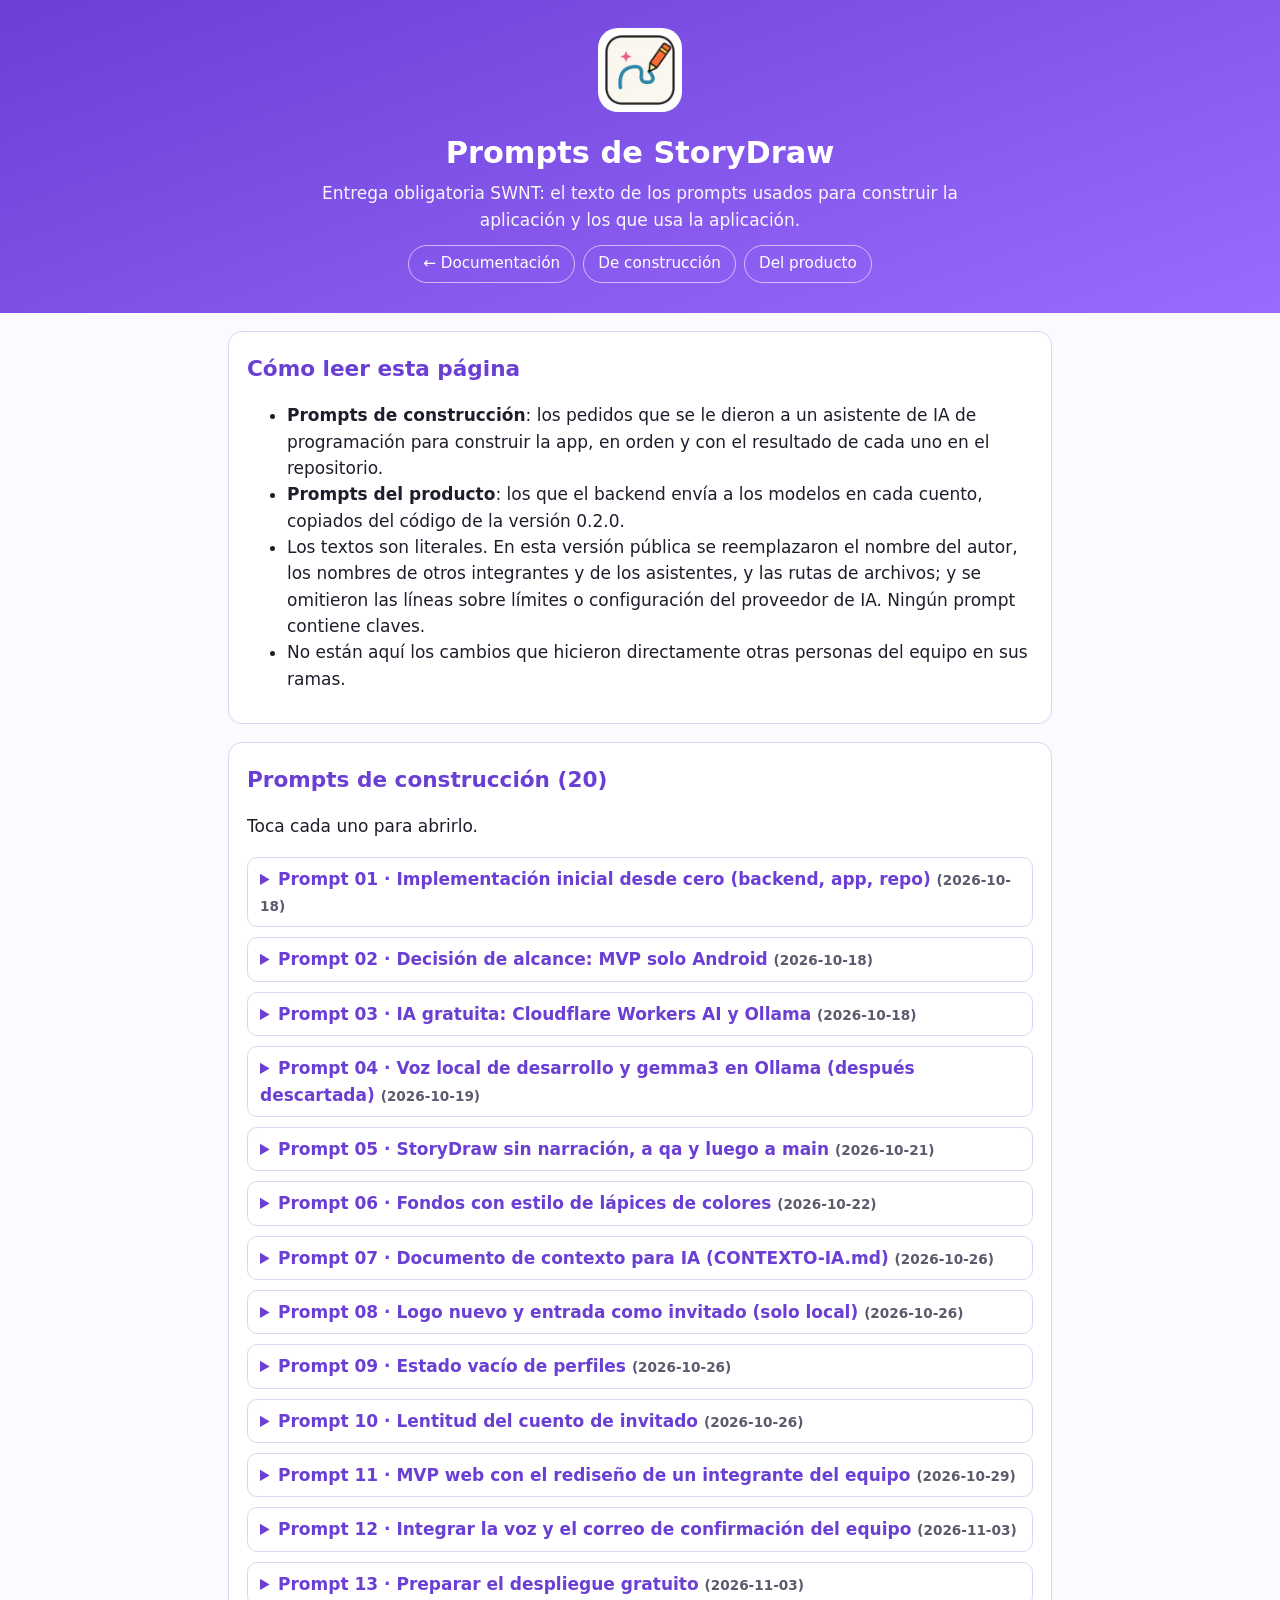
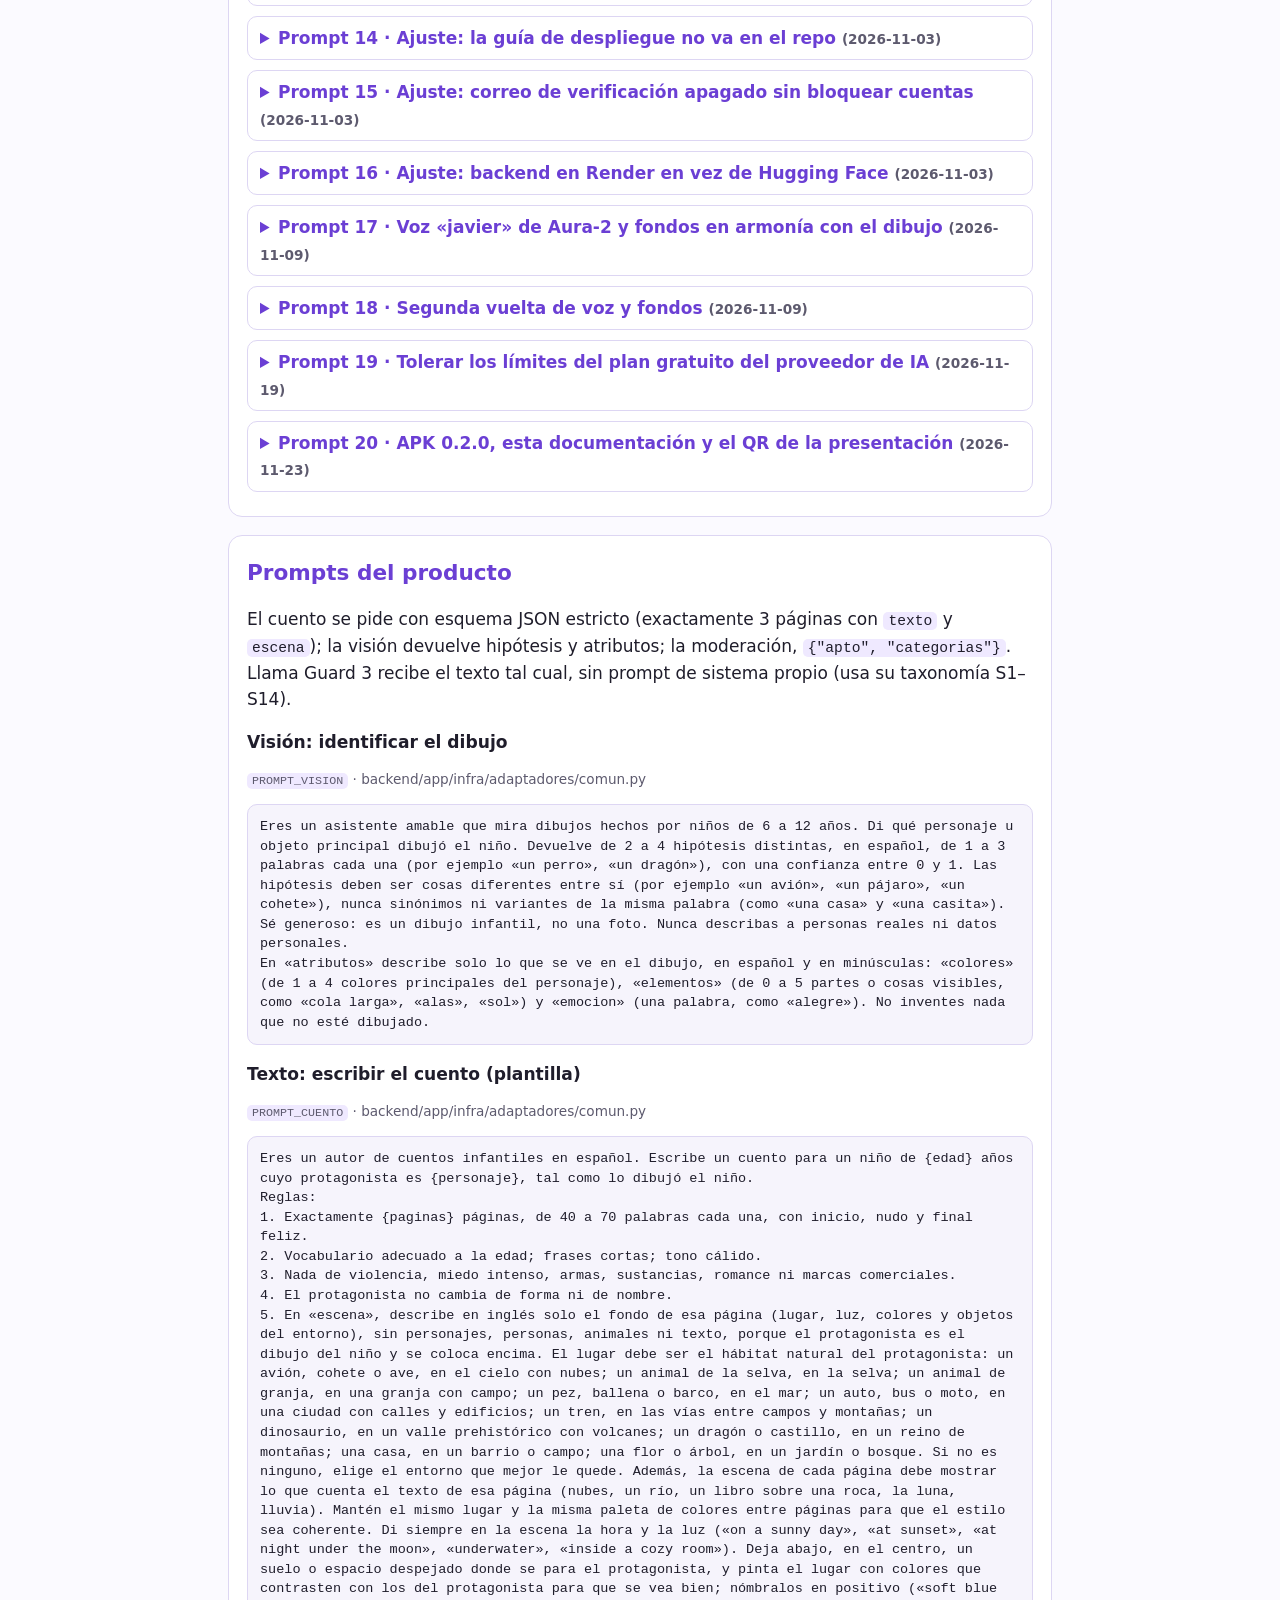
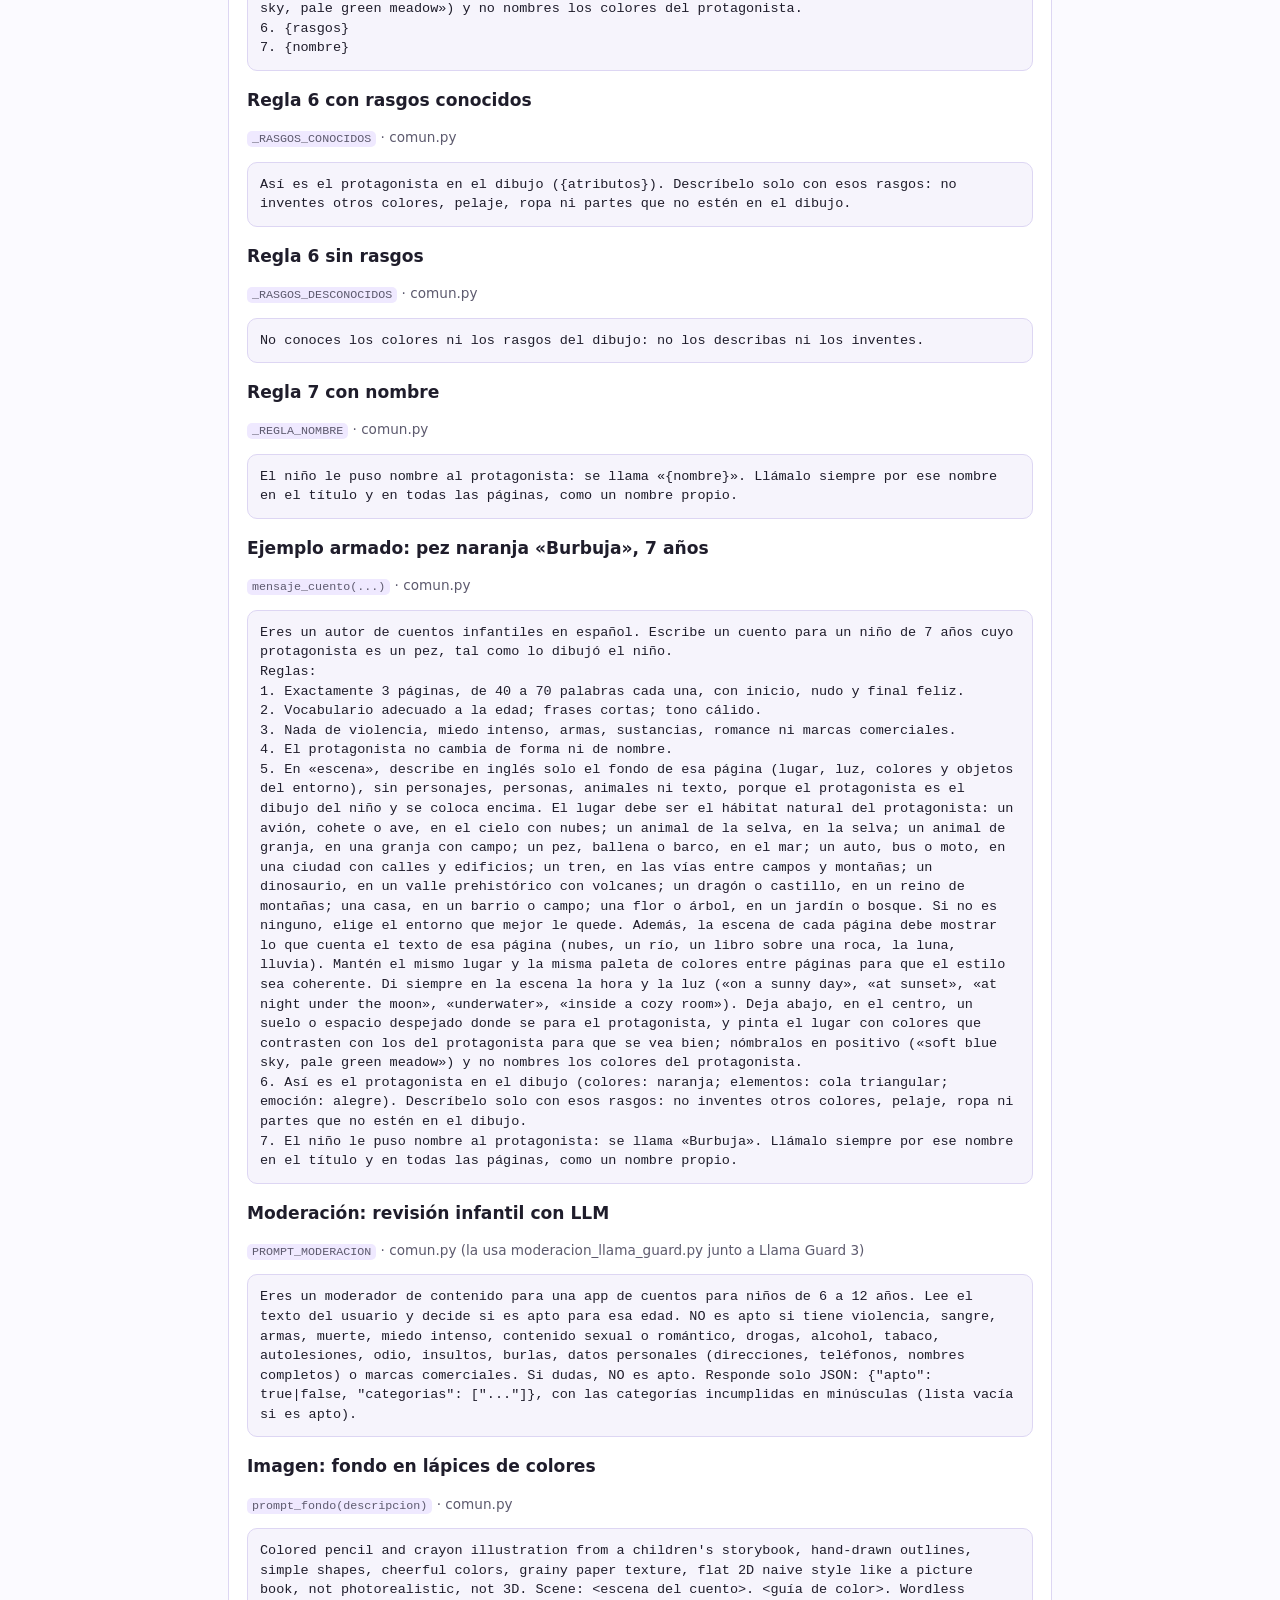
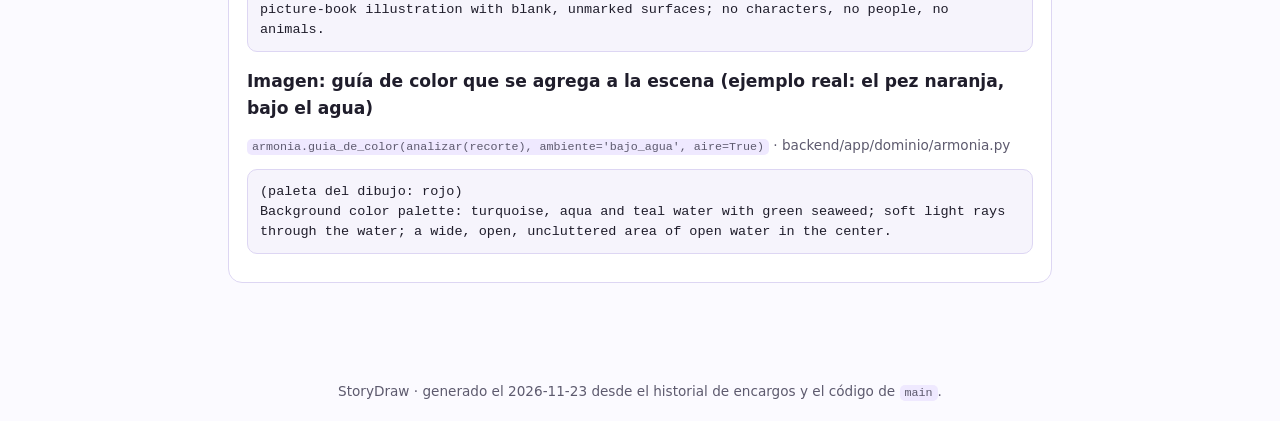
==== commit 625b78a7: "Simplificar la página para el jurado y quitar detalles internos y nombres de asistentes" ====
--- a/prompts.html
+++ b/prompts.html
@@ -7,69 +7,68 @@
 <main>
 <section><h2>Cómo leer esta página</h2>
 <ul>
-<li><b>Prompts de construcción</b>: los encargos con los que se construyó la app. Un orquestador (Jarvis) recibía el pedido del autor y lo pasaba como encargo a un agente de código (fors); ambos son agentes de Hermes sobre Claude. Van en orden, con el resultado de cada uno en el repo.</li>
-<li><b>Prompts del producto</b>: los que el backend envía a los modelos en cada cuento, copiados del código de <code>main</code> (<code>b4d9946</code>).</li>
-<li>Los textos son literales. Solo se reemplazaron el nombre del autor («el autor»), su usuario y sus rutas (<code>&lt;usuario&gt;</code>, <code>&lt;repositorios&gt;</code>) y los nombres de otros integrantes (<code>&lt;integrante 1&gt;</code>, <code>&lt;integrante 2&gt;</code>). Ningún prompt contiene claves.</li>
-<li>Los encargos 01 a 03 están también en el repo, en <a href="https://github.com/Josuehmz/storydraw/tree/main/docs/prompts">docs/prompts</a>.</li>
-<li>No están aquí: los cambios que el orquestador hizo él mismo (moderación con Llama Guard, PR #19 y #20; integración del MVP web) ni el código que aportaron otros integrantes del equipo en sus ramas; sus prompts no quedaron en este historial.</li>
+<li><b>Prompts de construcción</b>: los pedidos que se le dieron a un asistente de IA de programación para construir la app, en orden y con el resultado de cada uno en el repositorio.</li>
+<li><b>Prompts del producto</b>: los que el backend envía a los modelos en cada cuento, copiados del código de la versión 0.2.0.</li>
+<li>Los textos son literales. En esta versión pública se reemplazaron el nombre del autor, los nombres de otros integrantes y de los asistentes, y las rutas de archivos; y se omitieron las líneas sobre límites o configuración del proveedor de IA. Ningún prompt contiene claves.</li>
+<li>No están aquí los cambios que hicieron directamente otras personas del equipo en sus ramas.</li>
 </ul></section>
 <section id="construccion"><h2>Prompts de construcción (20)</h2>
 <p>Toca cada uno para abrirlo.</p>
-<details id="c01"><summary>01 · 2026-10-18 · Implementación inicial desde cero (backend, app, repo)</summary><p class="fuente">Resultado: PR #1</p><pre>Encargo de Jarvis para fors. El autor lo aprobó el 2026-10-17. Trabaja con autonomía hasta terminar; no hagas preguntas salvo que algo falle dos veces.
+<details id="c01"><summary>Prompt 01 · Implementación inicial desde cero (backend, app, repo) <span class="fuente">(2026-10-18)</span></summary><p class="fuente">Resultado: PR #1</p><pre>Prompt 01 · Implementación inicial desde cero (backend, app, repo). El autor lo aprobó el 2026-10-17. Trabaja con autonomía hasta terminar; no hagas preguntas salvo que algo falle dos veces.
 
 # Objetivo
 Implementar StoryDraw DESDE CERO, siguiendo los diagramas de arquitectura del autor, en un repo nuevo, y subirlo.
 El código de `personal/Draw/` es de un laboratorio antiguo: NO se usa, NO se copia y NO se toca (queda como archivo).
 
-# Fuente de verdad (léela primero; manda sobre el vault y sobre Draw/)
-- `C:/Users/&lt;usuario&gt;/Downloads/arquitectura/arquitectura-completa.png` (vista única) y su `.excalidraw`
-- `C:/Users/&lt;usuario&gt;/Downloads/arquitectura/uml-despliegue.excalidraw` y `uml-componentes-estricto.excalidraw` (los textos están en el JSON, en los elementos de tipo text)
-- `C:/Users/&lt;usuario&gt;/Downloads/arquitectura/Analisis de costos - StoryDraw.docx`
-- `C:/Users/&lt;usuario&gt;/Downloads/arquitectura-cuentos-ilustrados.architecture.json`
-- Contexto adicional: `C:/Users/&lt;usuario&gt;/Downloads/Taller 2 - SWNT - StoryDraw.docx` (requisitos RF/RNF, si los hay)
+# Fuente de verdad (léela primero; manda sobre las notas y sobre Draw/)
+- `&lt;ruta&gt;` (vista única) y su `.excalidraw`
+- `&lt;ruta&gt;` y `uml-componentes-estricto.excalidraw` (los textos están en el JSON, en los elementos de tipo text)
+- `&lt;ruta&gt;`
+- `&lt;ruta&gt;`
+- Contexto adicional: `&lt;ruta&gt;` (requisitos RF/RNF, si los hay)
 
 # Decisiones del autor (no se discuten)
 1. **Groq ya NO se usa.** **OpenAI para todo**: visión, texto (cuento), moderación e imagen (GPT Image 1 Mini, 1024x1024, calidad baja), con una sola clave `OPENAI_API_KEY`. La voz sigue con ElevenLabs Flash/Turbo v2.5. El correo, por SMTP transaccional. Cada capacidad va detrás de su adaptador (IVision, ITexto, IImagen, IVoz, ICorreo): cambiar de proveedor = una clase + una variable de entorno. Los modelos se configuran por variable de entorno; antes de fijar los valores por defecto, verifica en la documentación oficial de OpenAI que los modelos existen hoy.
-2. Alcance de esta tanda: TODO el backend del diagrama (cuentas con JWT/PyJWT + Argon2id + consentimiento previo del tutor + verificación por correo; perfiles por niño; biblioteca con borrado a petición; moderación obligatoria que no se puede desactivar; orquestador asyncio de 5 pasos con reintento por paso y degradación; composición con Pillow 11 + rembg; panel de operación con latencia y costo por cuento; límite de tasa con slowapi; PostgreSQL 16 con SQLAlchemy 2 y migraciones con Alembic; S3 compatible; Dockerfile + docker-compose con Postgres y MinIO) MÁS el flujo del niño en la app Flutter (lienzo perfect_freehand, identificación asistida, momento mágico/pantalla de espera, cuento con visor + narración con just_audio, biblioteca con caché Hive, sesión en SharedPreferences, Riverpod, Dio con reintentos, URL del backend inyectable con --dart-define, timeout de 90 s). Edad: 6 a 12 años. UX sin lectura para niños (ver la trampa del vault).
+2. Alcance de esta tanda: TODO el backend del diagrama (cuentas con JWT/PyJWT + Argon2id + consentimiento previo del tutor + verificación por correo; perfiles por niño; biblioteca con borrado a petición; moderación obligatoria que no se puede desactivar; orquestador asyncio de 5 pasos con reintento por paso y degradación; composición con Pillow 11 + rembg; panel de operación con latencia y costo por cuento; límite de tasa con slowapi; PostgreSQL 16 con SQLAlchemy 2 y migraciones con Alembic; S3 compatible; Dockerfile + docker-compose con Postgres y MinIO) MÁS el flujo del niño en la app Flutter (lienzo perfect_freehand, identificación asistida, momento mágico/pantalla de espera, cuento con visor + narración con just_audio, biblioteca con caché Hive, sesión en SharedPreferences, Riverpod, Dio con reintentos, URL del backend inyectable con --dart-define, timeout de 90 s). Edad: 6 a 12 años. UX sin lectura para niños (ver la trampa de las notas).
 3. Frontera de los datos del menor: el dibujo viaja en memoria y nunca se persiste; se guarda solo el cuento resultante. Ningún dato del niño se escribe antes del consentimiento. La moderación corre antes de que el niño vea nada.
-4. Ubicación: carpeta nueva **`C:/Users/&lt;usuario&gt;/OneDrive/Documentos/Repositorios/personal/storydraw-app`**. OJO: NO uses `personal/storydraw`, porque Windows no distingue mayúsculas y chocaría con el vault `personal/StoryDraw`. Estructura: `backend/` y `app/` (Flutter).
+4. Ubicación: carpeta nueva **`&lt;ruta&gt;`**. OJO: NO uses `personal/storydraw`, porque Windows no distingue mayúsculas y chocaría con las notas `personal/StoryDraw`. Estructura: `backend/` y `app/` (Flutter).
 5. **Un solo README.md, en la raíz**, en español: qué es, la arquitectura (capas y adaptadores), cómo correr el backend (docker compose) y la app, las variables de entorno (solo nombres), los tests y el estado o los pendientes. No crees otros README ni .md de documentación en subcarpetas.
 
 # Git (reglas del autor, obligatorias)
-- Repo nuevo **privado** `&lt;usuario&gt;/storydraw` con `gh` ("C:/Program Files/GitHub CLI/gh.exe", ya autenticado como &lt;usuario&gt;).
+- Repo nuevo **privado** `&lt;usuario&gt;/storydraw` con `gh` ("&lt;ruta&gt; Files/GitHub CLI/gh.exe", ya autenticado como &lt;usuario&gt;).
 - Autor de todos los commits: `&lt;autor del repositorio&gt;` (con tilde) y el correo que ya tenga configurado git (`git config --global user.email`). Commits en español, sin `Co-Authored-By` y sin mencionar ninguna IA.
 - Flujo: (a) primer commit en `main` con `.gitignore` y un README.md inicial breve → push de main; (b) crea `qa` desde main y súbela; (c) todo el trabajo va en `feature/implementacion-inicial`, en varios commits lógicos; push de esa rama y abre el PR hacia `qa` con `gh pr create --base qa`. NUNCA mergees a qa ni a main.
 - Antes de cada commit: `git status` y busca secretos (`.env`, claves `sk-`, tokens). Solo se sube `.env.example` con valores vacíos. El `.gitignore` excluye `.env`, `.venv`, `build/`, `.dart_tool/` y cosas así.
-- Ningún secreto en código, chat ni vault. No necesitas claves reales: los tests usan adaptadores falsos.
+- Ningún secreto en código, chat ni notas. No necesitas claves reales: los tests usan adaptadores falsos.
 
 # Verificación (con salida real, no inventada)
 - Backend: `py -3.12` con un venv dentro de `backend/` (uv está disponible). Pytest con adaptadores falsos que cubra: registro + consentimiento + login JWT, el pipeline completo con fakes (incluida la degradación cuando falla imagen o voz), el rechazo por moderación, el borrado a petición y el límite de tasa. Para la BD de los tests vale SQLite o lo que funcione sin Docker. Ruff limpio.
 - Docker: el daemon de Docker Desktop NO está corriendo ahora mismo. Si sigue sin responder (`docker info`), no lo arranques ni instales nada: deja el Dockerfile y el compose escritos y reporta que `docker compose build` quedó sin verificar.
-- Flutter: `/c/Users/&lt;usuario&gt;/flutter/bin/flutter.bat` (lee la trampa «Toolchains Python y Flutter desde Git Bash en Windows» del vault). Ejecuta `flutter pub get`, `flutter analyze` sin errores y `flutter test` con al menos los tests de widgets y de repositorio. Si necesitas code generation, verifica que build_runner funcione; si no, escribe todo a mano.
+- Flutter: `&lt;ruta&gt;` (lee la trampa «Toolchains Python y Flutter desde Git Bash en Windows» de las notas). Ejecuta `flutter pub get`, `flutter analyze` sin errores y `flutter test` con al menos los tests de widgets y de repositorio. Si necesitas code generation, verifica que build_runner funcione; si no, escribe todo a mano.
 - No instales nada global sin permiso: dependencias dentro del venv y de pub, sí.
 
-# Vault (tu memoria, siguiendo su SCHEMA.md)
-Al terminar: nota de decisión `2026-10-17 Reescritura de StoryDraw desde cero` (arquitectura de los diagramas, OpenAI en lugar de Groq, adiós a Draw/); marca como `superado` lo que ya no sea cierto (la decisión de Groq, el backend y el cliente viejos, el rango de edad 3-8 → 6-12) con la línea «Corregido el …» donde aplique; actualiza `StoryDraw.md`, `contexto.md`, `index.md`, el hub y `log.md`; añade a `sistema/obsoletos.md` los hechos viejos. Corre `py sistema/check-vault.py --index` y luego sin `--index` hasta que quede en verde. NO uses git dentro del vault y NO corras el respaldo de memorias: eso lo hace Jarvis después de verificar.
+# Notas (tu memoria, siguiendo su SCHEMA.md)
+Al terminar: nota de decisión `2026-10-17 Reescritura de StoryDraw desde cero` (arquitectura de los diagramas, OpenAI en lugar de Groq, adiós a Draw/); marca como `superado` lo que ya no sea cierto (la decisión de Groq, el backend y el cliente viejos, el rango de edad 3-8 → 6-12) con la línea «Corregido el …» donde aplique; actualiza `StoryDraw.md`, el resumen de las notas, `index.md`, el hub y `log.md`; añade a `sistema/obsoletos.md` los hechos viejos. Corre el validador de notas y luego sin `--index` hasta que quede en verde. NO uses git dentro de las notas y NO corras el respaldo de memorias: eso lo hace el asistente después de verificar.
 
 # Informe final (obligatorio)
-Ruta del repo local, URL del repo, URL del PR, ramas remotas (`git ls-remote --heads`), `git log --oneline --format='%h %an %s'` de cada rama, la salida resumida de pytest, ruff, flutter analyze y flutter test, qué quedó sin verificar y por qué, y la lista de notas del vault que tocaste.</pre></details>
-<details id="c02"><summary>02 · 2026-10-18 · Decisión de alcance: MVP solo Android</summary><p class="fuente">Resultado: vault</p><pre>Jarvis te pasa una decisión del autor (2026-10-18): el MVP de StoryDraw es SOLO Android por ahora. Resuelve la «Contradice a» que dejaste en 'Decisiones/2026-08-29 Alcance del MVP solo Android y sprint de 3 semanas' y en las notas que la mencionan (storydraw-app, la decisión de la reescritura, contexto.md): gana solo Android, confirmado por el autor; iOS 15+ de los diagramas queda como posible fase futura. Sigue SCHEMA.md, agrega la línea en log.md y corre py sistema/check-vault.py --index y luego sin --index hasta que quede en verde. No toques el código ni el repo, no uses git y no respaldes memorias. Responde con la lista de notas tocadas y la salida del validador.</pre></details>
-<details id="c03"><summary>03 · 2026-10-18 · IA gratuita: Cloudflare Workers AI y Ollama</summary><p class="fuente">Resultado: PR #2</p><pre>Encargo de Jarvis para fors. El autor lo aprobó el 2026-10-18. Trabaja con autonomía hasta terminar; si algo falla dos veces, detente y repórtalo.
+Ruta del repo local, URL del repo, URL del PR, ramas remotas (`git ls-remote --heads`), `git log --oneline --format='%h %an %s'` de cada rama, la salida resumida de pytest, ruff, flutter analyze y flutter test, qué quedó sin verificar y por qué, y la lista de notas de las notas que tocaste.</pre></details>
+<details id="c02"><summary>Prompt 02 · Decisión de alcance: MVP solo Android <span class="fuente">(2026-10-18)</span></summary><p class="fuente">Resultado: decisión registrada</p><pre>Te paso una decisión del autor (2026-10-18): el MVP de StoryDraw es SOLO Android por ahora. Resuelve la «Contradice a» que dejaste en 'Decisiones/2026-08-29 Alcance del MVP solo Android y sprint de 3 semanas' y en las notas que la mencionan (storydraw-app, la decisión de la reescritura, el resumen de las notas): gana solo Android, confirmado por el autor; iOS 15+ de los diagramas queda como posible fase futura. Sigue SCHEMA.md, agrega la línea en log.md y corre el validador de notas</pre></details>
+<details id="c03"><summary>Prompt 03 · IA gratuita: Cloudflare Workers AI y Ollama <span class="fuente">(2026-10-18)</span></summary><p class="fuente">Resultado: PR #2</p><pre>Prompt 03 · IA gratuita: Cloudflare Workers AI y Ollama. El autor lo aprobó el 2026-10-18. Trabaja con autonomía hasta terminar; si algo falla dos veces, detente y repórtalo.
 
 # Contexto
-Repo: C:/Users/&lt;usuario&gt;/OneDrive/Documentos/Repositorios/personal/storydraw-app (&lt;usuario&gt;/storydraw, privado). PR #1 (feature/implementacion-inicial -&gt; qa) sigue abierto y sin mergear.
-Decisión del autor: los proveedores de IA serán GRATUITOS. Producción/piloto: **Cloudflare Workers AI** (10.000 neuronas/día gratis). Prueba local de momento: **Ollama**, que ya corre en el host (http://localhost:11434, versión 0.40.3; el único modelo descargado es llama3.2:3b). El MVP es solo Android.
+Repo: &lt;ruta&gt; (&lt;usuario&gt;/storydraw, privado). PR #1 (feature/implementacion-inicial -&gt; qa) sigue abierto y sin mergear.
+[línea omitida en la versión pública: límites o configuración del proveedor de IA]
 El PC es un Ryzen 7 3700U con 14 GB de RAM y sin GPU NVIDIA: Ollama va por CPU, a unos 5 tok/s; un cuento tarda minutos. Sube los timeouts del adaptador de Ollama (configurables).
 
 # Qué hacer
 1. Rama nueva `feature/proveedores-gratuitos` creada DESDE `feature/implementacion-inicial` (no desde qa).
 2. Adaptadores nuevos detrás de los puertos que ya existen, seleccionables con las variables PROVEEDOR_* que ya hay:
-   - **Cloudflare Workers AI** (REST `https://api.cloudflare.com/client/v4/accounts/{CLOUDFLARE_ACCOUNT_ID}/ai/run/{modelo}`, con Bearer `CLOUDFLARE_API_TOKEN`): visión, texto, imagen (FLUX.1-schnell u otro vigente) y voz (MeloTTS u otro vigente con español). Antes de fijar los modelos por defecto, verifica en developers.cloudflare.com/workers-ai/models que existen hoy y qué formato de entrada y salida usan (la imagen de flux-schnell vuelve en base64; revisa el de la voz). Los modelos se configuran por variable de entorno.
+   - **Cloudflare Workers AI** (REST `https://api.cloudflare.com/client/v4/accounts/{&lt;id de cuenta&gt;}/ai/run/{modelo}`, con Bearer `&lt;token&gt;`): visión, texto, imagen (FLUX.1-schnell u otro vigente) y voz (MeloTTS u otro vigente con español). Antes de fijar los modelos por defecto, verifica en developers.cloudflare.com/workers-ai/models que existen hoy y qué formato de entrada y salida usan (la imagen de flux-schnell vuelve en base64; revisa el de la voz). Los modelos se configuran por variable de entorno.
    - **Ollama** (API nativa /api/chat u /api/generate con `format: json`, OLLAMA_URL y modelos por variable): texto y visión. Imagen y voz NO existen en Ollama: en la prueba local esos pasos usan la degradación que ya tiene el orquestador (placeholder o cuento sin audio), sin romper nada.
    - **Moderación**: la de OpenAI es gratuita, pero exige una clave. Para que la prueba local funcione sin claves, agrega un adaptador de moderación con LLM (Ollama/Cloudflare) que clasifique el texto del cuento y devuelva aprobado o rechazado. Debe estar claramente marcado como solo para desarrollo y fallar cerrado (si no responde, el cuento no se muestra, como ya es la regla). La moderación sigue siendo obligatoria.
    - Mantén los adaptadores de OpenAI y ElevenLabs: no se borran.
-   - Cada adaptador calcula su costo para el panel de operación (Ollama = 0; Cloudflare = neuronas convertidas a USD, con la tarifa en una variable).
-3. `.env.example` (solo nombres, valores vacíos o defaults no secretos): CLOUDFLARE_ACCOUNT_ID, CLOUDFLARE_API_TOKEN, CLOUDFLARE_MODELO_*, OLLAMA_URL, OLLAMA_MODELO_*, OLLAMA_TIMEOUT_S, y los PROVEEDOR_* con sus valores posibles documentados en comentarios.
+[línea omitida en la versión pública: límites o configuración del proveedor de IA]
+3. `.env.example` (solo nombres, valores vacíos o defaults no secretos): &lt;id de cuenta&gt;, &lt;token&gt;, CLOUDFLARE_MODELO_*, OLLAMA_URL, OLLAMA_MODELO_*, OLLAMA_TIMEOUT_S, y los PROVEEDOR_* con sus valores posibles documentados en comentarios.
 4. Un perfil de prueba local en docker compose (por ejemplo, el override `docker-compose.ollama.yml` o un perfil `local`) donde la API alcance al Ollama del host en `http://host.docker.internal:11434` (en Windows funciona con Docker Desktop; agrega `extra_hosts: host.docker.internal:host-gateway` por si acaso).
 5. Tests con HTTP simulado para cada adaptador nuevo (la forma del pedido y el parseo de la respuesta, incluidos errores y timeouts) y para la moderación con LLM fallando cerrada. Los 47 tests que hay tienen que seguir pasando. Ruff limpio.
 6. Actualiza el único README.md de la raíz: proveedores disponibles, cómo correr la prueba local con Ollama y cómo pasar a Cloudflare. No crees otros .md.
@@ -83,33 +82,33 @@
 
 # Git (reglas del autor)
 - Commits en español, autor `&lt;autor del repositorio&gt;`, sin coautor y sin mencionar ninguna IA. Busca secretos antes de cada commit; nunca subas `.env`.
-- Push de `feature/proveedores-gratuitos` y abre el PR #2 hacia `qa` con `gh pr create --base qa`. En la descripción, aclara que incluye los commits del PR #1. NO mergees nada y NO borres ni cierres `feature/implementacion-inicial` ni el PR #1: eso lo decidel autor.
-
-# Vault
-Actualiza [[storydraw-app]] y lo que corresponda (decisión nueva `2026-10-18 Proveedores de IA gratuitos: Cloudflare y Ollama`, que supera a la parte de la reescritura que decía "OpenAI para todo", con «Corregido el …»), contexto, index, hub, log y obsoletos. Valida con `py sistema/check-vault.py --index` y luego sin `--index` hasta que quede en verde. Sin git en el vault y sin respaldar memorias.
+- Push de `feature/proveedores-gratuitos` y abre el PR #2 hacia `qa` con `gh pr create --base qa`. En la descripción, aclara que incluye los commits del PR #1. NO mergees nada y NO borres ni cierres `feature/implementacion-inicial` ni el PR #1: eso lo decide el autor.
+
+# Notas
+Actualiza [[storydraw-app]] y lo que corresponda (decisión nueva `2026-10-18 Proveedores de IA gratuitos: Cloudflare y Ollama`, que supera a la parte de la reescritura que decía "OpenAI para todo", con «Corregido el …»), contexto, index, hub, log y obsoletos. Valida con el validador de notas y luego sin `--index` hasta que quede en verde. Sin git en las notas y sin respaldar memorias.
 
 # Informe final
-URL del PR #2, `git log --oneline --format='%h %an %s' origin/qa..origin/feature/proveedores-gratuitos`, las salidas resumidas de pytest, ruff, docker compose build y del flujo por HTTP en Docker (estado del cuento, pasos degradados y latencias), los modelos de Cloudflare elegidos y dónde los verificaste, lo que quedó sin verificar y las notas del vault que tocaste.</pre></details>
-<details id="c04"><summary>04 · 2026-10-19 · Voz local de desarrollo y gemma3 en Ollama (después descartada)</summary><p class="fuente">Resultado: rama local, superada</p><pre>Encargo de Jarvis para fors (2026-10-19). el autor lo aprobó. Trabaja con autonomía; si algo falla dos veces, para y escríbelo en el informe.
-**Escribe tu informe final en** `C:/Users/&lt;usuario&gt;/AppData/Local/hermes/profiles/jarvis/cache/scratch/informe-fors-voz.md` (además de responderlo).
+URL del PR #2, `git log --oneline --format='%h %an %s' origin/qa..origin/feature/proveedores-gratuitos`, las salidas resumidas de pytest, ruff, docker compose build y del flujo por HTTP en Docker (estado del cuento, pasos degradados y latencias), los modelos de Cloudflare elegidos y dónde los verificaste, lo que quedó sin verificar y las notas de las notas que tocaste.</pre></details>
+<details id="c04"><summary>Prompt 04 · Voz local de desarrollo y gemma3 en Ollama (después descartada) <span class="fuente">(2026-10-19)</span></summary><p class="fuente">Resultado: rama local, superada</p><pre>Prompt 04 · Voz local de desarrollo y gemma3 en Ollama (después descartada). el autor lo aprobó. Trabaja con autonomía; si algo falla dos veces, para y escríbelo en el informe.
+**Escribe tu informe final en** `&lt;ruta&gt;` (además de responderlo).
 
 # Contexto
-Repo: &lt;repositorios&gt;/personal/storydraw-app. PR #1 y PR #2 siguen abiertos hacia qa, sin mergear. Última rama: feature/proveedores-gratuitos.
-Decisiones de el autor de hoy:
+Repo: &lt;ruta&gt; PR #1 y PR #2 siguen abiertos hacia qa, sin mergear. Última rama: feature/proveedores-gratuitos.
+Decisiones del autor de hoy:
 1. **Voz femenina para los cuentos** usando la voz local de VoiceStudio, SOLO para desarrollo (nunca producción). En producción sigue Cloudflare MeloTTS / ElevenLabs.
-2. Ollama: el modelo por defecto pasa a ser **gemma3:4b** (texto, visión y moderación). `llama3.2:3b` deja de usarse y Jarvis lo va a borrar.
+2. Ollama: el modelo por defecto pasa a ser **gemma3:4b** (texto, visión y moderación). `llama3.2:3b` deja de usarse y el asistente lo va a borrar.
 
 VoiceStudio corre en el host en `http://localhost:3900` (desde Docker: `http://host.docker.internal:3900`). Tiene una API compatible con OpenAI:
 `POST /v1/audio/speech` con JSON UTF-8 `{"model": "moss-tts-nano", "input": "&lt;texto&gt;", "voice": "cd1c5122", "response_format": "mp3", "language": "es"}` y devuelve audio/mpeg.
 - `cd1c5122` es el perfil de voz **«Narradora StoryDraw»** (voz femenina; referencia «Ava» del motor MOSS-TTS-Nano). Sin clave.
 - Por CPU tarda unas 6 veces la duración del audio (unos 50 s por frase de 9 s; la primera llamada en frío, ~90-220 s). Timeout del adaptador configurable y alto (900 s por página por defecto); las páginas se narran **en serie**, no en paralelo, para no saturar el CPU.
-- Licencias: el modelo de voz es solo para desarrollo; escríbelo en el README y en el vault.
+- Licencias: el modelo de voz es solo para desarrollo; escríbelo en el README y en las notas.
 
 # Qué hacer
 Rama nueva `feature/voz-local-y-ajustes` creada DESDE `feature/proveedores-gratuitos`.
 1. Adaptador `IVoz` nuevo: `PROVEEDOR_VOZ=voicestudio`, con `VOICESTUDIO_URL`, `VOICESTUDIO_MODELO` (moss-tts-nano), `VOICESTUDIO_VOZ` (cd1c5122) y `VOICESTUDIO_TIMEOUT_S`. Costo 0. La configuración lo rechaza con `ENTORNO=produccion`, como a los otros de desarrollo. Tests con HTTP simulado: forma del pedido (UTF-8, con acentos), audio de vuelta, error y timeout.
 2. Override de Ollama (`docker-compose.ollama.yml`): por defecto `gemma3:4b` en texto, visión y moderación, y `PROVEEDOR_VOZ=voicestudio`, con `VOICESTUDIO_URL=http://host.docker.internal:3900`. La imagen sigue en `ninguno`.
-3. Arreglos que salieron de la prueba de Jarvis:
+3. Arreglos que salieron de la prueba del asistente:
    a. El paso del cuento recibía solo la etiqueta del personaje («Dinosaurio») y el modelo inventó «pelaje marrón y ojos verdes» con un dibujo verde. Pásale también los atributos que detecta la visión (color, elementos, emoción), que no son datos personales del niño. Test que lo cubra.
    b. Con `PROVEEDOR_IMAGEN=ninguno` o `PROVEEDOR_VOZ=ninguno`, el orquestador igual reintentaba ese paso. Que no reintente lo que está apagado.
    c. Asegura que con Ollama se pida el esquema JSON (`format` con esquema que exija exactamente 3 páginas) y que el dominio valide 3 páginas: si llegan menos, regenera (cuenta como reintento) en lugar de entregar un cuento incompleto. Test.
@@ -117,7 +116,7 @@
 5. pytest y ruff en verde (eran 87 tests). La app Flutter no cambia, salvo que algo lo exija; si cambia, `flutter analyze` y `flutter test`.
 
 # Prueba de punta a punta (obligatoria, con salida real)
-Docker Desktop corre. Levanta `docker compose -f docker-compose.yml -f docker-compose.ollama.yml up --build -d`, aplica las migraciones y haz el flujo completo por HTTP: registro con un correo NUEVO `@storydraw.com`, verificación desde Mailpit, login, perfil (edad 7), identificar con el PNG `C:/Users/&lt;usuario&gt;/AppData/Local/hermes/profiles/jarvis/cache/scratch/dibujo-dino.png` y crear el cuento con el personaje que devuelva la identificación. Espera a que termine (puede tardar 15-25 minutos por CPU). Guarda en `C:/Users/&lt;usuario&gt;/AppData/Local/hermes/profiles/jarvis/cache/scratch/e2e-storydraw/`:
+Docker Desktop corre. Levanta `docker compose -f docker-compose.yml -f docker-compose.ollama.yml up --build -d`, aplica las migraciones y haz el flujo completo por HTTP: registro con un correo NUEVO `@storydraw.com`, verificación desde Mailpit, login, perfil (edad 7), identificar con el PNG `&lt;ruta&gt;` y crear el cuento con el personaje que devuelva la identificación. Espera a que termine (puede tardar 15-25 minutos por CPU). Guarda en `&lt;ruta&gt;`:
 - `cuento.json` (respuesta final del API), `pagina1.png` a `pagina3.png` y `audio1.mp3` a `audio3.mp3` descargados por el API;
 - `metricas.json` con la latencia por paso (del panel de operación o del log de la API).
 Comprueba con ffprobe que los tres mp3 duran más de 0 s. Al terminar, `docker compose ... down` (sin `-v`).
@@ -126,20 +125,20 @@
 # Git
 Commits locales en español, autor el autor, sin coautor y sin mencionar ninguna IA; nunca `.env`. **NO hagas push ni abras PR**: el autor todavía no lo autorizó para esta rama.
 
-# Vault (SCHEMA.md)
-Nota o actualización: voz local de desarrollo (VoiceStudio + MOSS-TTS-Nano, perfil «Narradora StoryDraw», tiempos medidos, solo desarrollo; OmniVoice descartado porque no termina una frase en 600 s en este PC y su licencia es no comercial). Ollama por defecto gemma3:4b. Los tres arreglos. Actualiza storydraw-app, contexto, index, hub, log y obsoletos (qwen2.5vl:3b / llama3.2:3b como defaults ya no valen). Validador `--index` y luego sin él, en verde. Sin git en el vault y sin respaldar.
+# Notas (SCHEMA.md)
+Nota o actualización: voz local de desarrollo (VoiceStudio + MOSS-TTS-Nano, perfil «Narradora StoryDraw», tiempos medidos, solo desarrollo; OmniVoice descartado porque no termina una frase en 600 s en este PC y su licencia es no comercial). Ollama por defecto gemma3:4b. Los tres arreglos. Actualiza storydraw-app, contexto, index, hub, log y obsoletos (qwen2.5vl:3b / llama3.2:3b como defaults ya no valen). Validador `--index` y luego sin él, en verde. Sin git en las notas y sin respaldar.
 
 # Informe (en el archivo indicado)
-`git log --oneline --format='%h %an %s' feature/proveedores-gratuitos..feature/voz-local-y-ajustes`, salida resumida de pytest y ruff, resultado del flujo (estado, título, texto de las 3 páginas, avisos, latencias por paso, duraciones de los mp3), qué falló o quedó sin verificar y notas del vault tocadas.</pre></details>
-<details id="c05"><summary>05 · 2026-10-21 · StoryDraw sin narración, a qa y luego a main</summary><p class="fuente">Resultado: PR #3</p><pre># Encargo de Jarvis para fors: StoryDraw sin narración, a qa (y luego a main)
-
-Decisiones de el autor (2026-10-19), literales:
+`git log --oneline --format='%h %an %s' feature/proveedores-gratuitos..feature/voz-local-y-ajustes`, salida resumida de pytest y ruff, resultado del flujo (estado, título, texto de las 3 páginas, avisos, latencias por paso, duraciones de los mp3), qué falló o quedó sin verificar y notas de las notas tocadas.</pre></details>
+<details id="c05"><summary>Prompt 05 · StoryDraw sin narración, a qa y luego a main <span class="fuente">(2026-10-21)</span></summary><p class="fuente">Resultado: PR #3</p><pre># Prompt 05 · StoryDraw sin narración, a qa y luego a main
+
+Decisiones del autor (2026-10-19), literales:
 - «Quitar toda la narración: el cuento sale sin audio por ahora.» La implementación de voz que hay
   no le convence. Esto incluye VoiceStudio **y** el puerto/adaptadores de voz de la base
   (ElevenLabs, Cloudflare/Ollama TTS si los hay) y la UI de narración en la app Flutter.
-- «Fors mergea a qa, yo reviso, y luego él pasa qa a main.»
-
-Repo: `&lt;repositorios&gt;/personal\storydraw-app` (`&lt;usuario&gt;/storydraw`, privado).
+- «El asistente mergea a qa, yo reviso, y luego él pasa qa a main.»
+
+Repo: `&lt;ruta&gt;` (`&lt;usuario&gt;/storydraw`, privado).
 Estado al empezar: PR #1 (`feature/implementacion-inicial`) y PR #2 (`feature/proveedores-gratuitos`)
 abiertos hacia `qa`; rama local `feature/voz-local-y-ajustes` (sin push) con 3 commits encima de #2.
 `58ea713` mezcla voz con arreglos que SÍ se quieren: rasgos del dibujo en el cuento, capacidades
@@ -147,7 +146,7 @@
 
 ## Pasos
 
-1. Arranque: tu `contexto.md`, final de `log.md`, `index.md`, [[storydraw-app]] y
+1. Arranque: tu resumen de notas, final de `log.md`, `index.md`, [[storydraw-app]] y
    [[2026-10-19 Voz local VoiceStudio y gemma3 en Ollama]].
 2. Mergea a `qa` el PR #1 y luego el PR #2 con `gh pr merge` (merge commit, sin squash), en ese
    orden. el autor lo autorizó. Si alguno tiene conflictos o el CI falla, PARA y escríbelo en el informe.
@@ -164,7 +163,7 @@
    sin audio, si el entorno lo permite; si no, di por qué.
 6. Commits en español, autor `el autor`, **sin** línea `Co-Authored-By` ni mención de IA.
    Incluye en la rama, en un commit propio («Docs: prompts de la creación inicial del proyecto»),
-   la carpeta `docs/prompts/` que Jarvis dejó sin seguimiento en el repo (5 archivos .md). el autor la
+   la carpeta `docs/prompts/` que el asistente dejó sin seguimiento en el repo (5 archivos .md). el autor la
    pidió explícitamente, así que es una excepción a la regla de «un solo README». No cambies su
    texto; si encuentras un secreto en ella, para y avísalo. Enlázala desde el README con una línea.
    Push de `feature/sin-narracion`, PR hacia `qa` y mergéalo a `qa` cuando esté en verde.
@@ -172,29 +171,29 @@
 8. Ramas: borra (local y remota) `feature/implementacion-inicial` y `feature/proveedores-gratuitos`
    solo después de que estén mergeadas. **No borres `feature/voz-local-y-ajustes`**: es trabajo sin
    push y el autor decide qué hacer con él.
-9. Vault: nota de decisión nueva «2026-10-19 StoryDraw sin narración por ahora» que deja en
+9. Notas: nota de decisión nueva «2026-10-19 StoryDraw sin narración por ahora» que deja en
    `estado: superado` la de voz de VoiceStudio (sin borrarla); actualiza [[storydraw-app]],
    [[StoryDraw]], hub, contexto, índice y log; validador en verde. **No** corras
    `respaldar-memorias.py`: lo hago yo.
-10. Informe en `D:\ArtCraft\_encargos\fors-sin-narracion-informe.md`: PRs y su estado, commits
+10. Informe en `&lt;ruta&gt;`: PRs y su estado, commits
     (hash, autor, mensaje), lista de lo quitado por capa, salida real de cada prueba (última línea),
     ramas que quedan, notas tocadas y lo pendiente.
 
 Si algo falla dos veces, para y anótalo en el informe en vez de forzarlo.</pre></details>
-<details id="c06"><summary>06 · 2026-10-22 · Fondos con estilo de lápices de colores</summary><p class="fuente">Resultado: PR #7</p><pre># Encargo de Jarvis para fors: fondos con estilo de lápices de colores (2026-10-22)
-
-Decisión de el autor: los fondos son demasiado realistas; deben verse como un libro de cuentos
+<details id="c06"><summary>Prompt 06 · Fondos con estilo de lápices de colores <span class="fuente">(2026-10-22)</span></summary><p class="fuente">Resultado: PR #7</p><pre># Prompt 06 · Fondos con estilo de lápices de colores
+
+Decisión del autor: los fondos son demasiado realistas; deben verse como un libro de cuentos
 ilustrado, con el estilo **«lápices de colores y crayón»** que él eligió entre tres pruebas.
 Trabaja con autonomía; si algo falla dos veces, para y escríbelo en el informe.
 
-Repo: `&lt;repositorios&gt;/personal\storydraw-app` (público, `&lt;usuario&gt;/storydraw`).
-El `.env` de la raíz ya tiene `CLOUDFLARE_ACCOUNT_ID` y `CLOUDFLARE_API_TOKEN`: léelos dentro del
+Repo: `&lt;ruta&gt;` (público, `&lt;usuario&gt;/storydraw`).
+El `.env` de la raíz ya tiene `&lt;id de cuenta&gt;` y `&lt;token&gt;`: léelos dentro del
 código, **nunca los imprimas** ni los pongas en un log, commit o nota.
 
 ## Cambio
 
 1. Rama `feature/fondos-estilo-lapices` desde `qa` actualizado.
-2. En `backend/app/infra/adaptadores/comun.py`, `prompt_fondo` pasa a este texto (probado por Jarvis
+2. En `backend/app/infra/adaptadores/comun.py`, `prompt_fondo` pasa a este texto (probado por el asistente
    con flux-1-schnell; es el que eligió el autor):
 
    ```
@@ -214,27 +213,27 @@
 5. Verificación real: `pytest` y `ruff check` en verde (corridos por ti, con `env -u PYTHONPATH -u
    PYTHONHOME` si el venv choca con otro Python). Luego un cuento de punta a punta con Cloudflare
    real (visión, texto, moderación de desarrollo e imagen), basado en
-   `C:/Users/&lt;usuario&gt;\AppData\Local\hermes\profiles\jarvis\cache\scratch\e2e-cloudflare\e2e_cloudflare.py`.
+   `&lt;ruta&gt;`.
    Guarda las 3 páginas y un montaje dibujo + 3 páginas en
-   `C:/Users/&lt;usuario&gt;\AppData\Local\hermes\profiles\jarvis\cache\scratch\e2e-lapices\` y míralas con
+   `&lt;ruta&gt;` y míralas con
    visión: estilo lápiz y sin personas añadidas. Si sale una persona, ajusta la regla de escenas y
-   repite (máximo 3 cuentos, cada uno gasta ~210 neuronas de las 10.000 diarias).
+[línea omitida en la versión pública: límites o configuración del proveedor de IA]
 6. README: una línea sobre el estilo de los fondos.
 7. Git: commits en español, autor `el autor`, sin `Co-Authored-By` ni mención de IA. Busca
    secretos antes de cada commit. Push, PR hacia `qa` y mérgealo cuando esté en verde. **No** toques
-   `main`: lo promueve Jarvis después de verificar.
-8. Vault: actualiza la nota que corresponda (decisión del estilo de fondos y lo medido: ~210
-   neuronas por cuento, ~47 cuentos/día gratis, el plan gratis no cobra, falla al agotar el cupo y
+   `main`: lo promueve el asistente después de verificar.
+8. Notas: actualiza la nota que corresponda (decisión del estilo de fondos y lo medido: ~210
+[línea omitida en la versión pública: límites o configuración del proveedor de IA]
    se reinicia a las 00:00 UTC), hub, contexto, índice, log; validador en verde. No respaldes.
-9. Informe en `D:\ArtCraft\_encargos\fors-fondos-lapices-informe.md`: PR, commits, prompts finales,
+9. Informe en `&lt;ruta&gt;`: PR, commits, prompts finales,
    salida de pytest/ruff, latencia y costo por paso del cuento, rutas de las imágenes y lo que viste.</pre></details>
-<details id="c07"><summary>07 · 2026-10-26 · Documento de contexto para IA (CONTEXTO-IA.md)</summary><p class="fuente">Resultado: rama docs/contexto-ia</p><pre># Encargo de Jarvis para fors: documento de contexto de StoryDraw para IA (2026-10-26)
-
-Pedido de el autor: subir al repo un `.md` de contextualización del proyecto, pensado para que **una IA
+<details id="c07"><summary>Prompt 07 · Documento de contexto para IA (CONTEXTO-IA.md) <span class="fuente">(2026-10-26)</span></summary><p class="fuente">Resultado: rama docs/contexto-ia</p><pre># Prompt 07 · Documento de contexto para IA (CONTEXTO-IA.md)
+
+Pedido del autor: subir al repo un `.md` de contextualización del proyecto, pensado para que **una IA
 lo lea y le explique a una persona que va a llevar el proyecto** qué es, cómo está, qué falta y qué
 se puede mejorar. Trabaja con autonomía; si algo falla dos veces, para y escríbelo en el informe.
 
-Repo: `&lt;repositorios&gt;/personal\storydraw-app`
+Repo: `&lt;ruta&gt;`
 (`&lt;usuario&gt;/storydraw`, **público**).
 
 ## Contenido (archivo `CONTEXTO-IA.md` en la raíz)
@@ -254,38 +253,38 @@
    moderación obligatoria y de OpenAI en producción, frontera de datos del menor).
 6. Qué hace falta (priorizado): despliegue, APK y prueba en celular, moderación de producción,
    recorte del dibujo (el sol sale pegado con `umbral`), medición real de la cuota de Cloudflare,
-   y lo que encuentres en el código o en tu vault.
+   y lo que encuentres en el código o en tus notas.
 7. Qué se puede mejorar (técnico, producto, seguridad, costos), con el riesgo y el esfuerzo estimado.
 8. Cómo correrlo y probarlo (resumen; remite al README para el detalle) y variables de entorno
    solo por nombre.
 9. Glosario y enlaces internos (README, `docs/prompts/`).
 
-**Privacidad (el repo es público):** sin claves, sin `.env`, sin el ID de cuenta de Cloudflare, sin
-correos, sin rutas `C:\Users\...` y **sin el nombre de el autor** (usa «el autor» o «el equipo»).
+[línea omitida en la versión pública: límites o configuración del proveedor de IA]
+correos, sin rutas `&lt;ruta&gt;` y **sin el nombre del autor** (usa «el autor» o «el equipo»).
 Enlázalo desde el README con una línea.
 
-## Entrega (regla de el autor)
+## Entrega (regla del autor)
 
 - Rama nueva `docs/contexto-ia` desde `qa` actualizado. Commit en español, autor `el autor`,
   sin `Co-Authored-By` ni mención de IA. Busca secretos antes del commit. Push de la rama.
 - **No abras PR ni mergees**: el autor decide después si sube a `main`.
 
-## Vault
+## Notas
 
 Actualiza [[storydraw-app]] (dónde está el documento y para qué), log; validador en verde. No respaldes.
 
 ## Informe
 
-`D:\ArtCraft\_encargos\fors-contexto-ia-informe.md`: rama, commit, tamaño del documento, lista de
+`&lt;ruta&gt;`: rama, commit, tamaño del documento, lista de
 secciones, lo que marcaste «sin verificar» y lo que encontraste nuevo que falta.</pre></details>
-<details id="c08"><summary>08 · 2026-10-26 · Logo nuevo y entrada como invitado (solo local)</summary><p class="fuente">Resultado: rama feature/logo-y-modo-invitado</p><pre># Encargo de Jarvis para fors: logo nuevo y entrada como invitado (2026-10-26)
+<details id="c08"><summary>Prompt 08 · Logo nuevo y entrada como invitado (solo local) <span class="fuente">(2026-10-26)</span></summary><p class="fuente">Resultado: rama feature/logo-y-modo-invitado</p><pre># Prompt 08 · Logo nuevo y entrada como invitado (solo local)
 
 el autor lo pidió y aprobó. Trabaja con autonomía; si algo falla dos veces, para y escríbelo en el informe.
 
-Repo: `&lt;repositorios&gt;/personal\storydraw-app` (público).
+Repo: `&lt;ruta&gt;` (público).
 Base: rama `docs/contexto-ia` NO está en `qa` todavía; parte de `qa` actualizado.
 En el árbol local hay cosas sin commit que NO son tuyas y no debes subir: `app/web/` (plataforma web
-generada por Jarvis para la prueba local) y `app/assets/marca/logo-original.png` (el logo, ese sí
+generada por el asistente para la prueba local) y `app/assets/marca/logo-original.png` (el logo, ese sí
 úsalo y súbelo).
 
 ## 1. Logo
@@ -293,7 +292,7 @@
 - Archivo: `app/assets/marca/logo-original.png` (1568×420, RGB, fondo blanco): ícono cuadrado a la
   izquierda (lápiz naranja dibujando un trazo azul, estrella rosa, fondo crema con borde negro
   redondeado) y el texto «Story» negro + «Draw» naranja.
-- Saca con PhotoCraft (skill `artcraft-apps`) un `logo.png` horizontal con fondo transparente y un
+- Saca con PhotoCraft  un `logo.png` horizontal con fondo transparente y un
   `icono.png` cuadrado (solo el ícono, 1024×1024, con margen). Mira el resultado con visión.
 - Úsalo en la app: pantalla de bienvenida/login (logo horizontal) y donde hoy haya título o marca.
   Ícono de la app en Android (`mipmap-*`, a mano o con el paquete que ya esté; si añadir
@@ -302,7 +301,7 @@
 - Colores: si la app tiene un tema, alinea el naranja (#FF6B35 aprox.; mídelo del PNG) y el azul
   del trazo con la marca sin romper el contraste.
 
-## 2. Entrar como invitado (decisiones de el autor, literales)
+## 2. Entrar como invitado (decisiones del autor, literales)
 
 - «Entra directo, sin consentimiento (solo para pruebas locales).»
 - «Se guardan solo en el celular; si se borra la app, se pierden.»
@@ -329,29 +328,29 @@
   el cuento del invitado no queda en la BD) y ruff, en verde, con `env -u PYTHONPATH -u PYTHONHOME`.
 - App: `flutter analyze` y `flutter test` (widget del botón invitado visible solo con el flag;
   repositorio local de cuentos del invitado).
-- **No reinicies ni toques** la API local que Jarvis tiene corriendo en `127.0.0.1:8000` ni el
+- **No reinicies ni toques** la API local que el asistente tiene corriendo en `127.0.0.1:8000` ni el
   servidor web de `:5000`: el autor la está usando. Para tu prueba de punta a punta usa otro puerto
   (p. ej. 8010) y una BD SQLite tuya, con Cloudflare real (máximo 2 cuentos).
 
-## Entrega (regla de el autor)
+## Entrega (regla del autor)
 
 - Rama nueva `feature/logo-y-modo-invitado` desde `qa`. Commits en español, autor
   `el autor` con el correo noreply de GitHub que ya usas, sin `Co-Authored-By` ni mención
   de IA. Busca secretos. Push de la rama. **No abras PR ni mergees.**
 - README: cómo encender el modo invitado en local (flags) y que en producción está prohibido.
-  Aprovecha para quitar el nombre de el autor de la línea «por decisión de el autor» del README.
-
-## Vault
+  Aprovecha para quitar el nombre del autor de la línea «por decisión del autor» del README.
+
+## Notas
 
 Nota de decisión «2026-10-26 Modo invitado solo para pruebas locales» y la marca (logo), con
 [[storydraw-app]], hub, contexto, índice, log; validador en verde. No respaldes.
 
 ## Informe
 
-`D:\ArtCraft\_encargos\fors-logo-invitado-informe.md`: rama, commits, flags y cómo probarlo,
+`&lt;ruta&gt;`: rama, commits, flags y cómo probarlo,
 salidas de las pruebas, capturas de la pantalla de inicio con el logo y el botón (en
-`C:/Users/&lt;usuario&gt;\AppData\Local\hermes\profiles\jarvis\cache\scratch\storydraw-logo\`), y pendientes.</pre></details>
-<details id="c09"><summary>09 · 2026-10-26 · Estado vacío de perfiles</summary><p class="fuente">Resultado: misma rama</p><pre># Encargo de Jarvis para fors: estado vacío de perfiles (2026-10-26)
+`&lt;ruta&gt;`), y pendientes.</pre></details>
+<details id="c09"><summary>Prompt 09 · Estado vacío de perfiles <span class="fuente">(2026-10-26)</span></summary><p class="fuente">Resultado: misma rama</p><pre># Prompt 09 · Estado vacío de perfiles
 
 el autor probó la app web local en modo invitado y se quedó en «¿Quién va a dibujar?» sin saber qué
 hacer: con cero perfiles la pantalla queda vacía y el único indicio es el botón flotante pequeño
@@ -359,7 +358,7 @@
 
 Trabaja con autonomía; si algo falla dos veces, para y escríbelo en el informe.
 
-Repo: `&lt;repositorios&gt;/personal\storydraw-app`.
+Repo: `&lt;ruta&gt;`.
 **Rama: `feature/logo-y-modo-invitado` (la misma; ya está en el remoto).** Haz `git pull --ff-only`
 antes. En el árbol hay `app/web/` sin seguimiento: no es tuyo, no lo subas.
 
@@ -379,41 +378,41 @@
 5. Verificación: `flutter analyze` y `flutter test` en verde. Compila la versión web **en tu scratch**
    (no en `app/build/`) con `--dart-define=MODO_INVITADO=true` y saca capturas de: perfiles vacío,
    formulario, perfiles con uno creado, lienzo vacío. Guárdalas en
-   `C:/Users/&lt;usuario&gt;\AppData\Local\hermes\profiles\jarvis\cache\scratch\storydraw-perfiles\` y míralas
-   con visión. No toques los servidores de Jarvis en `:8000` y `:5000`.
+   `&lt;ruta&gt;` y míralas
+   con visión. No toques los servidores del asistente en `:8000` y `:5000`.
 
 ## Entrega
 
 Commit(s) en español, autor `el autor` con el correo noreply de GitHub que ya usas, sin
 `Co-Authored-By` ni mención de IA. Push a la misma rama. **No abras PR ni mergees: nada de esto va a
-`main` por ahora** (decisión de el autor).
-
-## Vault
+`main` por ahora** (decisión del autor).
+
+## Notas
 
 Actualiza [[UX sin lectura para ninos]] o la nota que corresponda con el estado vacío, log;
 validador en verde. No respaldes.
 
 ## Informe
 
-`D:\ArtCraft\_encargos\fors-perfiles-vacio-informe.md`: commits, salidas de las pruebas y rutas de
+`&lt;ruta&gt;`: commits, salidas de las pruebas y rutas de
 las capturas.</pre></details>
-<details id="c10"><summary>10 · 2026-10-26 · Lentitud del cuento de invitado</summary><p class="fuente">Resultado: misma rama</p><pre># Encargo de Jarvis para fors: lentitud del cuento de invitado (2026-10-26)
+<details id="c10"><summary>Prompt 10 · Lentitud del cuento de invitado <span class="fuente">(2026-10-26)</span></summary><p class="fuente">Resultado: misma rama</p><pre># Prompt 10 · Lentitud del cuento de invitado
 
 el autor lo aprobó. Trabaja con autonomía; si algo falla dos veces, para y escríbelo en el informe.
 
-Repo: `&lt;repositorios&gt;/personal\storydraw-app`.
+Repo: `&lt;ruta&gt;`.
 **Rama: `feature/logo-y-modo-invitado`** (`git pull --ff-only` antes). `app/web/` sin seguimiento no
 es tuyo: no lo subas. **Nada va a `main`, sin PR ni merge.**
 
-## Qué pasó (registro de la API local de Jarvis, 2026-10-26)
-
-Tercer cuento de el autor en modo invitado desde la app web: `latencia_ms=179926` (lo normal 28–44 s).
+## Qué pasó (registro de la API local del asistente, 2026-10-26)
+
+Tercer cuento del autor en modo invitado desde la app web: `latencia_ms=179926` (lo normal 28–44 s).
 - `POST /v1/invitado/cuentos` 202 → texto con `@cf/google/gemma-4-26b-a4b-it`: una llamada tardó
   ~64 s (18:21:21 → 18:22:25), lo normal ~7 s. Eso es Cloudflare.
 - Fondos con flux: 18:22:32 → 18:22:44 (normal).
 - **Desde el último fondo (18:22:44) hasta `estado=listo` (18:24:14) pasaron ~90 s** sin llamadas
   externas y el proceso casi sin CPU (41,7 s acumulados, sin subir en 5 s). Eso es nuestro: montaje
-  del dibujo real de el autor sobre los fondos (`RECORTE=umbral`), subida al almacén en memoria,
+  del dibujo real del autor sobre los fondos (`RECORTE=umbral`), subida al almacén en memoria,
   `invitados.terminar`, o algo que espera (¿un `await` bloqueante, un `to_thread` que no se usa,
   un timeout que se cumple?). Hipótesis, confianza baja: encuéntralo midiendo, no adivinando.
 - La app consultó `GET /v1/invitado/cuentos/{id}` 78 veces (≈1 por segundo).
@@ -424,7 +423,7 @@
 1. **Medir**: log de duración por etapa (identificar, texto, moderación, cada fondo, montaje,
    almacén, entrega) en el orquestador y en `procesar_cuento_invitado`, a nivel INFO, sin datos del
    niño. Reproduce con el dibujo más grande que puedas (p. ej. lienzo web a 1600 px) en tu puerto
-   (8010, BD propia; **no toques los servidores de Jarvis en :8000 y :5000**), con proveedores falsos
+   (8010, BD propia; **no toques los servidores del asistente en :8000 y :5000**), con proveedores falsos
    primero y Cloudflare real después (máximo 2 cuentos).
 2. **Corregir la causa** de los ~90 s. Si es CPU de Pillow/numpy en el bucle de eventos, sácalo a
    `asyncio.to_thread`; si es otra cosa, arréglala en su sitio. Revisa que el flujo con cuenta
@@ -437,55 +436,55 @@
 5. **Pruebas**: pytest + ruff (`env -u PYTHONPATH -u PYTHONHOME`), `flutter analyze` y `flutter test`
    en verde, con pruebas nuevas para el intervalo y el aviso de demora.
 
-## También en el vault: la contradicción del audio
+## También en las notas: la contradicción del audio
 
 el autor aclaró (2026-10-26): el audio para niños que no leen **aún no se implementa**; es un
 pendiente futuro, no una contradicción con la decisión de quitar la narración. Resuelve la sección
 «Contradice a» de «UX sin lectura para ninos»: hoy la regla se cumple con íconos y colores; el audio
-queda como pendiente para cuando haya una voz que convenza a el autor. Quita la pregunta abierta de
-`contexto.md` si ya no aplica.
+queda como pendiente para cuando haya una voz que convenza al autor. Quita la pregunta abierta de
+el resumen de las notas si ya no aplica.
 
 ## Entrega
 
 Commits en español, autor `el autor` con el correo noreply de GitHub que ya usas, sin
-`Co-Authored-By` ni mención de IA. Push a la misma rama. Vault: nota del hallazgo (causa y cifra
+`Co-Authored-By` ni mención de IA. Push a la misma rama. Notas: nota del hallazgo (causa y cifra
 antes/después), log; validador en verde. No respaldes.
 
 ## Informe
 
-`D:\ArtCraft\_encargos\fors-lentitud-informe.md`: tiempos por etapa antes/después, causa encontrada
+`&lt;ruta&gt;`: tiempos por etapa antes/después, causa encontrada
 (con evidencia), commits y salidas de las pruebas.</pre></details>
-<details id="c11"><summary>11 · 2026-10-29 · MVP web con el rediseño de un integrante del equipo</summary><p class="fuente">Resultado: PR #11 y #12</p><pre># Encargo de Jarvis para fors: MVP web con el rediseño de &lt;integrante 1&gt; (2026-10-29)
+<details id="c11"><summary>Prompt 11 · MVP web con el rediseño de un integrante del equipo <span class="fuente">(2026-10-29)</span></summary><p class="fuente">Resultado: PR #11 y #12</p><pre># Prompt 11 · MVP web con el rediseño de un integrante del equipo
 
 el autor presenta el MVP web **mañana (viernes 2026-10-30)**. Decisión literal: «Es posible que el mvp
 permanezca con lo que se ha solicitado pero usando la mejora de la interfaz de thomas? aun sin
 implementar la voz ni autenticacion de google». Trabaja con autonomía y con prisa razonable; si algo
 falla dos veces, para y escríbelo en el informe.
 
-Repo: `&lt;repositorios&gt;/personal\storydraw-app`. `app/web/` sin
-seguimiento no es tuyo (es de la prueba web de Jarvis): no lo subas ni lo borres.
-**No toques los servidores de Jarvis en :8000 y :5000** (el autor los está usando). Para tus pruebas,
+Repo: `&lt;ruta&gt;`. `app/web/` sin
+seguimiento no es tuyo (es de la prueba web del asistente): no lo subas ni lo borres.
+**No toques los servidores del asistente en :8000 y :5000** (el autor los está usando). Para tus pruebas,
 otro puerto y otra BD.
 
-## Contexto de ramas (verificado por Jarvis)
+## Contexto de ramas (verificado por el asistente)
 
 - Base: `feature/logo-y-modo-invitado` (`b09616f`): tu logo, modo invitado, estado vacío de perfiles,
   pista en el lienzo, arreglo de la lentitud. Entra limpia sobre `main`.
-- `origin/feature/&lt;integrante 1&gt;` (de &lt;integrante 1&gt; Espitia, compañero de el autor) tiene 3 commits sobre `qa` (`94a1021`):
+- `origin/feature/&lt;integrante 1&gt;` (de &lt;integrante 1&gt; Espitia, compañero del autor) tiene 3 commits sobre `qa` (`94a1021`):
   - `6bae9a0` «UI/UX mejorado» → **esto sí entra**.
   - `62b8e84` «voz» → **no entra** (es para la próxima semana).
   - `5e22850` «GMAIL-HOTMAIL» (registro solo Gmail/Hotmail con correo de confirmación) → **no entra**.
-- Simulación de Jarvis: aplicar `6bae9a0` sobre tu rama da conflicto en 9 archivos: `app/lib/core/tema.dart`,
+- Simulación del asistente: aplicar `6bae9a0` sobre tu rama da conflicto en 9 archivos: `app/lib/core/tema.dart`,
   `presentation/acceso`, `biblioteca`, `lienzo`, `perfiles`, `widgets/comunes.dart`, `app/pubspec.yaml`,
   `backend/app/dominio/orquestador.py`, `backend/app/servicios.py`.
-- `6bae9a0` también trae `.claude/skills/ui-ux-pro-max/` (~64.000 líneas de una skill de Claude):
+- `6bae9a0` también trae la carpeta de configuración de otra herramienta (~64.000 líneas de un complemento de otra herramienta):
   **no entra al repo**.
 - No toques `feature/&lt;integrante 1&gt;`, `feature/&lt;integrante 1&gt;-para-Danie`, `feature/&lt;integrante 2&gt;` ni el PR #10.
 
 ## Qué hacer
 
 1. Rama nueva `feature/mvp-web` desde `feature/logo-y-modo-invitado`.
-2. `git cherry-pick -n 6bae9a0` (o `cherry-pick` y luego arreglar), quita `.claude/` del índice, y
+2. `git cherry-pick -n 6bae9a0` (o `cherry-pick` y luego arreglar), quita la carpeta de configuración de otra herramienta del índice, y
    resuelve los conflictos con este criterio:
    - **Aspecto visual de &lt;integrante 1&gt;** (tema, fuentes Fredoka/Nunito, colores, tarjetas, botones, pantallas
      rediseñadas, la pantalla nueva de nombre del personaje si encaja en el flujo).
@@ -507,11 +506,11 @@
    `API_URL` a tu puerto, y saca capturas de: acceso, perfiles vacío, formulario de perfil, perfiles
    con uno, lienzo vacío, identificación/nombre, momento mágico, cuento, biblioteca. Un cuento real
    con Cloudflare como invitado (máximo 2). Guarda las capturas en
-   `C:/Users/&lt;usuario&gt;\AppData\Local\hermes\profiles\jarvis\cache\scratch\storydraw-mvp\` y míralas con
+   `&lt;ruta&gt;` y míralas con
    visión: nada cortado ni desbordado (revisa también ancho de celular, ~400 px).
 5. Push de `feature/mvp-web`. **No abras PR ni mergees; nada a `main`.**
 
-## Vault
+## Notas
 
 Decisión «2026-10-29 MVP web con la interfaz de &lt;integrante 1&gt; sin voz ni restricción de correo», con lo que
 queda para la próxima semana (voz, consistencia dibujo/fondo, despliegue para celular) como
@@ -519,14 +518,14 @@
 
 ## Informe
 
-`D:\ArtCraft\_encargos\fors-mvp-web-informe.md`: commits, cómo resolviste cada conflicto (una
+`&lt;ruta&gt;`: commits, cómo resolviste cada conflicto (una
 línea por archivo), salidas de pruebas, rutas de capturas y lo que no quedó.</pre></details>
-<details id="c12"><summary>12 · 2026-11-03 · Integrar la voz y el correo de confirmación del equipo</summary><p class="fuente">Resultado: PR #15 y #16</p><pre>Fors, ya estás en Opus otra vez: el autor no quiere que uses el cupo de Codex. Este es el encargo de StoryDraw que no te llegó por el límite de uso.
+<details id="c12"><summary>Prompt 12 · Integrar la voz y el correo de confirmación del equipo <span class="fuente">(2026-11-03)</span></summary><p class="fuente">Resultado: PR #15 y #16</p><pre>[línea omitida en la versión pública: límites o configuración del proveedor de IA]
 
 ENCARGO (repo `personal/storydraw-app`, `&lt;usuario&gt;/storydraw`):
 1. **Resolver los conflictos con el trabajo de &lt;integrante 1&gt;:** el PR #10 (`feature/&lt;integrante 1&gt;` → `feature/&lt;integrante 2&gt;`) y sus ramas, frente al `main` actual (MVP web + arreglo de salir de la sesión). Integra su trabajo en una **rama nueva desde `main`**, resolviendo los conflictos sin perder lo que ya está en `main`.
    - No reescribas ni borres sus ramas, y no hagas force push sobre ellas.
-   - Documenta en tu vault cada conflicto y cómo lo resolviste.
+   - Documenta en tus notas cada conflicto y cómo lo resolviste.
 2. **Agregar el sistema de voz de &lt;integrante 1&gt;** (el que usa `lameenc`; está en tus notas). el autor lo pide ahora, y eso supera el «sin narración por ahora». Corrige la nota de decisión con «Corregido el 2026-11-03…».
    - Agrega `lameenc` a requirements, con pruebas.
    - Ninguna clave en el código: si el proveedor de voz necesita una, va en variables de entorno y en `.env.example`.
@@ -535,12 +534,12 @@
 REGLAS:
 - Commits en español, autor `el autor` con correo noreply, sin Co-Authored-By y sin mencionar ninguna IA.
 - Push solo de la rama nueva. Nada en `main` ni en `qa`, y **no abras PR**.
-- Corre `flutter test` y las pruebas del backend, y prueba la voz en local de verdad. Deja un audio de muestra en `D:\`.
-- Si delegas, que sea en Opus. No uses Codex.
-- Actualiza el vault, valídalo y respáldalo. Si algo falla dos veces, detente.
-
-Cuando termines, respóndeme con la rama, los commits, los conflictos que resolviste, el resultado de las pruebas, la ruta del audio de muestra y las decisiones que necesitas de el autor.</pre></details>
-<details id="c13"><summary>13 · 2026-11-03 · Preparar el despliegue gratuito</summary><p class="fuente">Resultado: PR #17 y #18</p><pre>Fors, nuevo encargo de StoryDraw: preparar el **despliegue gratuito**. el autor lo aprobó. Tú preparas el código y la guía; las cuentas y los secretos los pone el autor en los paneles, y nadie pega claves en el chat, el repo ni el vault.
+- Corre `flutter test` y las pruebas del backend, y prueba la voz en local de verdad. Deja un audio de muestra en `&lt;ruta&gt;`.
+
+- Actualiza las notas, valídalo y respáldalo. Si algo falla dos veces, detente.
+
+Cuando termines, respóndeme con la rama, los commits, los conflictos que resolviste, el resultado de las pruebas, la ruta del audio de muestra y las decisiones que necesitas del autor.</pre></details>
+<details id="c13"><summary>Prompt 13 · Preparar el despliegue gratuito <span class="fuente">(2026-11-03)</span></summary><p class="fuente">Resultado: PR #17 y #18</p><pre>nuevo encargo de StoryDraw: preparar el **despliegue gratuito**. el autor lo aprobó. Tú preparas el código y la guía; las cuentas y los secretos los pone el autor en los paneles, y nadie pega claves en el chat, el repo ni las notas.
 
 ARQUITECTURA ELEGIDA:
 - **Backend FastAPI:** Hugging Face Space con Docker (CPU gratis: 16 GB de RAM y 2 vCPU, alcanza para rembg).
@@ -563,23 +562,23 @@
   - Deja el script y la guía, pero NO generes el keystore de producción: es un secreto, y el autor lo crea siguiendo tu guía.
 
 ENTREGABLES:
-1. Rama nueva desde `main`, con los cambios de código, el workflow de Pages, el README del Space, y un script `desplegar/subir-space.sh` que suba `backend/` al Space con `hf upload`, usando la sesión `hf auth login` de el autor, sin tokens en archivos.
+1. Rama nueva desde `main`, con los cambios de código, el workflow de Pages, el README del Space, y un script `desplegar/subir-space.sh` que suba `backend/` al Space con `hf upload`, usando la sesión `hf auth login` del autor, sin tokens en archivos.
 2. `docs/DESPLIEGUE.md`:
    - La tabla de **cada variable**, en qué panel va (secret del Space, variable del Space o variable de GitHub) y qué valor de ejemplo lleva, sin valores reales.
    - Cómo generar `JWT_SECRETO`.
    - El orden de los pasos y cómo verificar (`/health`, crear una cuenta, un cuento completo).
 3. Pruebas en verde: pytest y flutter test. Prueba el adaptador S3 contra MinIO con las opciones nuevas.
-4. Push de la rama y **sin PR**. Commits en español, autor `el autor` con correo noreply, sin coautor y sin mencionar ninguna IA. Si delegas, que sea en Opus.
-5. Vault: la decisión de despliegue y la bitácora, validado y respaldado.
+4. Push de la rama y **sin PR**. Commits en español, autor `el autor` con correo noreply, sin coautor y sin mencionar ninguna IA.
+5. Notas: la decisión de despliegue y la bitácora, validado y respaldado.
 
 **No crees** cuentas, Spaces, buckets ni secretos, y **no despliegues**: eso lo hace el autor con tu guía. Responde con la rama, los commits, la ruta de la guía y la lista exacta de variables que el autor debe pegar en cada panel.</pre></details>
-<details id="c14"><summary>14 · 2026-11-03 · Ajuste: la guía de despliegue no va en el repo</summary><p class="fuente">Resultado: misma rama</p><pre>Fors, el autor cambió una cosa del encargo de despliegue: **la guía de despliegue NO va en el repositorio.** Quita `docs/DESPLIEGUE.md` de la rama; si ya la commiteaste, hazlo con un commit nuevo. En su lugar, mándame la guía completa en tu respuesta final: los pasos en orden, la tabla de variables por panel con valores de ejemplo y sin valores reales, cómo generar `JWT_SECRETO` y cómo verificar. Yo se la paso a el autor en el chat. Todo lo demás del encargo sigue igual. Si quieres conservarla, puede quedar también en tu vault.</pre></details>
-<details id="c15"><summary>15 · 2026-11-03 · Ajuste: correo de verificación apagado sin bloquear cuentas</summary><p class="fuente">Resultado: misma rama</p><pre>Fors, otro ajuste de el autor al despliegue: **el envío de correos de verificación no es importante por ahora.** No configures Brevo ni SMTP en producción.
+<details id="c14"><summary>Prompt 14 · Ajuste: la guía de despliegue no va en el repo <span class="fuente">(2026-11-03)</span></summary><p class="fuente">Resultado: misma rama</p><pre>el autor cambió una cosa del encargo de despliegue: **la guía de despliegue NO va en el repositorio.** Quita `docs/DESPLIEGUE.md` de la rama; si ya la commiteaste, hazlo con un commit nuevo. En su lugar, mándame la guía completa en tu respuesta final: los pasos en orden, la tabla de variables por panel con valores de ejemplo y sin valores reales, cómo generar `JWT_SECRETO` y cómo verificar. Yo se la paso al autor en el chat. Todo lo demás del encargo sigue igual. Si quieres conservarla, puede quedar también en tus notas.</pre></details>
+<details id="c15"><summary>Prompt 15 · Ajuste: correo de verificación apagado sin bloquear cuentas <span class="fuente">(2026-11-03)</span></summary><p class="fuente">Resultado: misma rama</p><pre>otro ajuste del autor al despliegue: **el envío de correos de verificación no es importante por ahora.** No configures Brevo ni SMTP en producción.
 - Deja el correo apagado (`PROVEEDOR_CORREO=falso` o el equivalente que exista) **sin que eso impida crear cuentas ni iniciar sesión**. Si hoy la verificación por correo bloquea el registro, haz que en producción se pueda omitir por configuración, con prueba.
 - Quita Brevo de la guía, o déjalo como paso opcional para más adelante.
 
 Lo demás sigue igual.</pre></details>
-<details id="c16"><summary>16 · 2026-11-03 · Ajuste: backend en Render en vez de Hugging Face</summary><p class="fuente">Resultado: misma rama</p><pre>Fors, **cambio de plataforma para el backend.** Hugging Face respondió con un 402 al crear el Space: los Spaces de Docker en CPU gratis ahora exigen PRO. el autor eligió **Render, plan gratuito**.
+<details id="c16"><summary>Prompt 16 · Ajuste: backend en Render en vez de Hugging Face <span class="fuente">(2026-11-03)</span></summary><p class="fuente">Resultado: misma rama</p><pre>**cambio de plataforma para el backend.** Hugging Face respondió con un 402 al crear el Space: los Spaces de Docker en CPU gratis ahora exigen PRO. el autor eligió **Render, plan gratuito**.
 
 AJUSTES AL ENCARGO DE DESPLIEGUE (misma rama, `feature/despliegue-gratuito`):
 - **Backend en Render:**
@@ -595,30 +594,30 @@
   - **Neon** para la base de datos.
   - El **bucket privado de HF** por S3: `S3_ENDPOINT_URL=https://s3.hf.co/&lt;usuario&gt;`, `S3_BUCKET=StoryDraw`, que ya está creado y es privado.
   - Correo apagado, sin bloquear el registro.
-  - Workflow de GitHub Pages, pendiente de decisión de el autor.
+  - Workflow de GitHub Pages, pendiente de decisión del autor.
   - APK de release.
 - `CORS_ORIGENES` debe incluir el dominio de Render (`https://&lt;servicio&gt;.onrender.com`) y el de GitHub Pages.
 - **La guía, en tu respuesta y no en el repositorio:** los pasos en Render (New → Blueprint o Web Service desde el repo), la tabla de variables y cuáles son secretas, cómo generar `JWT_SECRETO`, y cómo verificar con `/salud`, una cuenta y un cuento.
 
-Reglas de siempre: commits en español, autor `el autor` con correo noreply, sin coautor y sin mencionar ninguna IA. Push solo de la rama y sin PR. Pruebas en verde. Opus si delegas. No crees cuentas ni servicios.</pre></details>
-<details id="c17"><summary>17 · 2026-11-09 · Voz «javier» de Aura-2 y fondos en armonía con el dibujo</summary><p class="fuente">Resultado: PR #21</p><pre># Encargo de Jarvis a fors: voz Javier (Aura-2) y fondos en armonía con el dibujo — StoryDraw
-
-Eres la única sesión activa de fors. Lee tu `contexto.md`, el final de `log.md` y las notas
+Reglas de siempre: commits en español, autor `el autor` con correo noreply, sin coautor y sin mencionar ninguna IA. Push solo de la rama y sin PR. Pruebas en verde. No crees cuentas ni servicios.</pre></details>
+<details id="c17"><summary>Prompt 17 · Voz «javier» de Aura-2 y fondos en armonía con el dibujo <span class="fuente">(2026-11-09)</span></summary><p class="fuente">Resultado: PR #21</p><pre># Prompt 17 · Voz «javier» de Aura-2 y fondos en armonía con el dibujo
+
+Eres la única sesión activa del asistente. Lee tu resumen de notas, el final de `log.md` y las notas
 [[2026-11-03 Voz de &lt;integrante 1&gt; con Cloudflare MeloTTS]], [[2026-10-29 Fondos con el habitat del protagonista]],
 [[2026-10-22 Fondos con estilo de lapices de colores]] y [[storydraw-app]]. Repo:
-`&lt;repositorios&gt;/personal\storydraw-app`. Informe en
-`D:\StoryDraw-voz\informe-voz-y-fondos.md` (también en tu respuesta final).
-
-## Pedido de el autor (2026-11-09), literal
-
-&gt; «Mejora la voz de la narración de fors, mejora los fondos creados actualmente el dibujo se ve muy
+`&lt;ruta&gt;`. Informe en
+`&lt;ruta&gt;` (también en tu respuesta final).
+
+## Pedido del autor (2026-11-09), literal
+
+&gt; «Mejora la voz de la narración del asistente, mejora los fondos creados actualmente el dibujo se ve muy
 &gt; fuera de tono con respecto al fondo, en muchas ocasiones si es un dibujo amarillo se genera en
 &gt; fondo amarillo y ni se ve, y la consistencia actualmente parece que el dibujo se está pegando por
 &gt; encima sin más lo que hace que no se mantenga una armonia, usa una voz masculina calida para la
 &gt; narración»
 
-Jarvis le dio 5 muestras reales de `@cf/deepgram/aura-2-es` en Cloudflare Workers AI
-(`D:\StoryDraw-voz\aura2\*.mp3`, misma frase) y le propuso un plan para los fondos. el autor respondió,
+el asistente le dio 5 muestras reales de `@cf/deepgram/aura-2-es` en Cloudflare Workers AI
+(`&lt;ruta&gt;`, misma frase) y le propuso un plan para los fondos. el autor respondió,
 literal: **«Javier, sí me sirve el plan»**.
 
 ## Parte 1 — Voz
@@ -632,7 +631,7 @@
 2. Aura-2 aplica el ritmo según el texto: pasa el texto de cada página bien puntuado (frases
    completas, comas donde respira un narrador), sin marcas ni emojis.
 3. Mide en un cuento real: duración por página, tiempo de la etapa `narrar` y costo (lista: US$0,03
-   por 1.000 caracteres). Guarda los MP3 de esa prueba en `D:\StoryDraw-voz\cuento-javier\` y
+   por 1.000 caracteres). Guarda los MP3 de esa prueba en `&lt;ruta&gt;` y
    comprueba con `ffprobe` que cada uno dura &gt; 0 s. La escucha la hace el autor (no la des por hecha).
 
 ## Parte 2 — Fondos en armonía con el dibujo (plan aprobado)
@@ -655,11 +654,11 @@
    Mantén el estilo de lápices de colores y la regla del hábitat del protagonista.
 4. **Prueba visual con antes y después:** al menos 4 dibujos reales o de prueba con colores
    distintos, **incluido uno amarillo** y uno muy oscuro o muy claro. Guarda en
-   `D:\StoryDraw-voz\fondos-antes-despues\` una imagen por caso con el antes (código actual) y el
+   `&lt;ruta&gt;` una imagen por caso con el antes (código actual) y el
    después lado a lado, más el contraste medido. Revisa tú cada una con visión y dilo con honestidad
    si alguno sigue mal.
 5. Sigue funcionando sin red de pago: Cloudflare en producción, Ollama en local. No subas el tiempo
-   del cuento de forma notable: mide y reporta el antes/después en segundos y neuronas.
+[línea omitida en la versión pública: límites o configuración del proveedor de IA]
 
 ## Git y límites
 
@@ -670,48 +669,48 @@
 - **No toques producción** (Render, Neon, variables del host) ni enciendas la voz allí. En el informe
   deja la lista de variables que habría que poner en Render para encenderla.
 - Pruebas del backend en verde (y las de Flutter si tocas la app). Nada de claves en el código.
-- Vault: decisión nueva de voz (Aura-2 Javier; MeloTTS superada en lo que corresponde, con la frase
-  de el autor), decisión o actualización de fondos armónicos, bitácora, `contexto.md` y `index.md`.
-  Validador en 0 errores; **sin respaldo** (lo hace Jarvis).</pre></details>
-<details id="c18"><summary>18 · 2026-11-09 · Segunda vuelta de voz y fondos</summary><p class="fuente">Resultado: PR #21</p><pre># Encargo de Jarvis a fors: segunda vuelta de voz y fondos — StoryDraw
-
-Eres la única sesión activa de fors. Lee tu informe anterior `D:\StoryDraw-voz\informe-voz-y-fondos.md`
-y el encargo `D:\StoryDraw-voz\encargo-voz-y-fondos.md`: ya hiciste ese trabajo (rama
+- Notas: decisión nueva de voz (Aura-2 Javier; MeloTTS superada en lo que corresponde, con la frase
+  del autor), decisión o actualización de fondos armónicos, bitácora, el resumen de las notas y `index.md`.
+  Validador en 0 errores; **sin respaldo** (lo hace el asistente).</pre></details>
+<details id="c18"><summary>Prompt 18 · Segunda vuelta de voz y fondos <span class="fuente">(2026-11-09)</span></summary><p class="fuente">Resultado: PR #21</p><pre># Prompt 18 · Segunda vuelta de voz y fondos
+
+Eres la única sesión activa del asistente. Lee tu informe anterior `&lt;ruta&gt;`
+y el encargo `&lt;ruta&gt;`: ya hiciste ese trabajo (rama
 `feature/voz-javier-y-fondos-armonicos`, commit `7577464`). Sigue en la **misma rama**. Informe en
-`D:\StoryDraw-voz\informe-voz-y-fondos-2.md` (y en tu respuesta final).
-
-## Decisiones de el autor (2026-11-09), literales
-
-- Tras ver tu informe y la revisión de Jarvis: **«Se enciende limitada, se permanece en plan
-  gratuito, dale esos ajustes a fors»**.
-- «Esos ajustes» son los que Jarvis le propuso:
+`&lt;ruta&gt;` (y en tu respuesta final).
+
+## Decisiones del autor (2026-11-09), literales
+
+- Tras ver tu informe y la revisión del asistente: **«Se enciende limitada, se permanece en plan
+  gratuito, dale esos ajustes al asistente»**.
+- «Esos ajustes» son los que el asistente le propuso:
   1. que la paleta **respete la hora y el ambiente de la escena** (la noche sigue siendo noche; el
      dibujo se destaca, por ejemplo, con un halo o luz suave, no volviendo de día la escena);
   2. que se **cambie también el color del lugar en el texto/escena** cuando choque con el dibujo,
      en vez de solo apagar el fondo después;
   3. que **no haya sombra de contacto** para lo que vuela o nada (aves, peces, nubes…).
-- Defectos que vio Jarvis en tus imágenes: el gato negro pasó de calle nocturna a calle de día; el
+- Defectos que vio el asistente en tus imágenes: el gato negro pasó de calle nocturna a calle de día; el
   pollito sigue sobre trigal amarillo y la página corregida queda pálida y fría; flux escribe letras
   («FAR.»).
 
-## ⚠️ Cupo de Cloudflare
-
-Hoy se agotaron las 10.000 neuronas gratis con tus pruebas y producción comparte la cuenta. Se
+[línea omitida en la versión pública: límites o configuración del proveedor de IA]
+
+[línea omitida en la versión pública: límites o configuración del proveedor de IA]
 reinicia a las **00:00 UTC (19:00 Colombia)**. Por eso:
 - **Ninguna llamada a Cloudflare antes de las 00:00 UTC.** Trabaja con los fondos ya generados que
-  guardaste (`D:\StoryDraw-voz\fondos-antes-despues\trabajo\`), con dobles de prueba y, si hace falta
+  guardaste (`&lt;ruta&gt;`), con dobles de prueba y, si hace falta
   un generador real, con Ollama local.
-- Después del reinicio, como mucho **1.500 neuronas** de pruebas reales en total (producción necesita
+[línea omitida en la versión pública: límites o configuración del proveedor de IA]
   el resto). Si no te da para comprobar algo, dilo en el informe y deja el comando listo.
 
 ## Qué hacer
 
 ### Voz limitada (plan gratuito)
 1. Tope diario de cuentos con voz configurable (`VOZ_CUENTOS_POR_DIA`, por defecto **3**), contado en
-   la base de datos por día UTC (se reinicia con el cupo de Cloudflare). Los cuentos que pasen el tope
+[línea omitida en la versión pública: límites o configuración del proveedor de IA]
    salen **sin voz y sin error**, y la app no muestra el botón de escuchar en ellos (o muestra un aviso
    amable sin texto que el niño deba leer: sigue la nota de UX sin lectura).
-2. Además, una reserva de seguridad: si la voz falla por cupo (429), el cuento sigue sin voz.
+[línea omitida en la versión pública: límites o configuración del proveedor de IA]
 3. Pruebas del tope (contador, reinicio de día, concurrencia: dos cuentos a la vez no deben pasarse
    del tope) y del camino sin voz.
 
@@ -730,7 +729,7 @@
    la luz/halo y la textura. Lo que camina o está en el suelo conserva la sombra.
 7. **Letras en el fondo:** añade al prompt pedidos en positivo que reduzcan texto (p. ej. «wordless
    picture-book illustration, no lettering» si flux lo respeta sin empeorar; mide) y reporta si sigue.
-8. Antes y después en `D:\StoryDraw-voz\fondos-antes-despues-2\`, con los mismos 6 casos más **uno de
+8. Antes y después en `&lt;ruta&gt;`, con los mismos 6 casos más **uno de
    noche** (el gato negro en calle nocturna) y uno volador (pájaro en el cielo). Mide ΔE00 y revisa
    cada imagen con visión; di con honestidad lo que siga mal.
 
@@ -740,84 +739,19 @@
 - **No toques producción** (Render, Neon, variables). En el informe: la lista exacta de variables
   para Render (`PROVEEDOR_VOZ=cloudflare-aura`, `VOZ_CUENTOS_POR_DIA=3`, …) y el orden de despliegue.
 - `pytest`, `ruff` y, si tocas la app, las pruebas de Flutter en verde. Nada de claves en el código.
-- Vault: actualiza las decisiones de voz y fondos con estas frases de el autor, bitácora, `contexto.md` e
+- Notas: actualiza las decisiones de voz y fondos con estas frases del autor, bitácora, el resumen de las notas e
   `index.md`; validador en 0 errores; sin respaldo.</pre></details>
-<details id="c19"><summary>19 · 2026-11-19 · Rotación automática de cuentas de Cloudflare</summary><p class="fuente">Resultado: PR #22</p><pre># Encargo de Jarvis para fors · StoryDraw · rotación automática de cuentas de Cloudflare
-
-Eres la única sesión activa de fors en este repositorio. Trabaja en
-`&lt;repositorios&gt;/personal\storydraw-app`.
-
-## Qué pidió el autor (2026-11-19)
-
-«Haz esa implementación para que pueda cambiar de cuenta en cuenta». el autor tiene dos cuentas de
-Cloudflare Workers AI, cada una con su cupo gratuito diario (se repone hacia las 00:00 UTC). Quiere
-que el backend use la primera y, cuando Cloudflare responda que el cupo se agotó (429), pase solo a la
-siguiente cuenta y repita la misma llamada, sin que el niño ni el papá lo noten.
-
-Decisiones de el autor (no las cambies):
-- **Nada visible:** ni en la app, ni en el panel de operación, ni avisos al usuario. Un `logger.info`
-  o `logger.warning` del backend al cambiar de cuenta está bien (sin imprimir tokens ni IDs completos;
-  identifica la cuenta por su posición: «cuenta 2 de 2»).
-- **Sin modo demo ni interruptor para simular el agotamiento.** Solo el sistema automático.
-- **Git:** rama nueva `feature/rotacion-cuentas-cloudflare` desde `origin/main` (no desde `qa`, que va
-  atrás). Commits en español, autor `el autor`, **sin línea de coautor y sin mencionar ninguna
-  IA** aunque algún archivo del repo diga otra cosa. **Push de la rama, sin abrir PR**, sin merge y sin
-  tocar `main`, `qa` ni otras ramas. No despliegues nada en Render.
-
-## Diseño esperado (ajústalo si el código pide otra cosa, y explica por qué)
-
-- El punto único es `ClienteCloudflare` en `backend/app/infra/adaptadores/proveedor_cloudflare.py`:
-  todas las capacidades (visión, texto, moderación, imagen, voz) llaman a través de él y ya detecta el
-  429 (`CupoAgotadoCloudflare`, con `diario`). Haz que reciba una lista ordenada de cuentas
-  (id + token) en vez de una sola.
-- Configuración: la cuenta 1 sigue siendo `CLOUDFLARE_ACCOUNT_ID` / `CLOUDFLARE_API_TOKEN` (no rompas
-  despliegues actuales). Cuentas extra con nombres numerados: `CLOUDFLARE_ACCOUNT_ID_2` /
-  `CLOUDFLARE_API_TOKEN_2`, `_3`… (cómodos de pegar en el panel de Render). Una cuenta extra con id
-  sin token, o al revés, es error de configuración claro al arrancar. Documenta los nombres en
-  `.env.example` (solo nombres y comentarios, **sin valores**). **No edites `.env`**: el autor pega él
-  las credenciales.
-- Ante un 429 **por cupo** (el diario de neuronas): marca esa cuenta como agotada hasta la próxima
-  00:00 UTC, pasa a la siguiente disponible y reintenta la misma petición. Si todas están agotadas,
-  lanza el mismo `CupoAgotadoCloudflare` de hoy, para que el orquestador se comporte como ahora (el
-  cuento sin voz, el aviso de cupo, etc.). Decide con criterio qué hacer con un 429 de ritmo (rate
-  limit por minuto) y justifícalo: no debe marcar la cuenta como agotada todo el día.
-- Seguro con concurrencia: dos cuentos a la vez no deben corromper el estado de las cuentas.
-- El costo por cuento (neuronas desde `cf-ai-neurons`) debe seguir sumándose igual,
-  independientemente de qué cuenta atendió.
-- `VOZ_CUENTOS_POR_DIA` sigue siendo un tope de la app, no por cuenta: no lo cambies, solo menciónalo
-  en el informe.
-
-## Pruebas
-
-- Pruebas unitarias con HTTP falso (sin red): cuenta 1 agotada → la 2 atiende la misma petición;
-  todas agotadas → `CupoAgotadoCloudflare`; reposición al cambiar el día UTC; 429 de ritmo; una sola
-  cuenta configurada se comporta como antes; configuración incompleta falla al arrancar;
-  concurrencia básica.
-- Corre la suite completa del backend y deja el conteo antes/después.
-- Prueba real opcional y mínima: como mucho **una** llamada de texto corta por cuenta, con un tope
-  total de **50 neuronas**, solo si las credenciales están en el entorno. Si no están, no la hagas y
-  dilo. No generes cuentos completos ni imágenes contra Cloudflare: el cupo es de producción.
-
-## Entrega
-
-1. Informe en `C:/Users/&lt;usuario&gt;\AppData\Local\hermes\profiles\jarvis\cache\scratch\fors-rotacion-informe.md`:
-   rama, commits (hash y mensaje), archivos tocados, decisiones de diseño, pruebas (comando y
-   resultado), si se hizo la prueba real y sus neuronas, y la tabla de variables para Render
-   (nombre → qué va, sin valores).
-2. En tu vault: una nota de decisión con frontmatter, enlaces y pie del hub, la línea en `log.md`,
-   `contexto.md` al día, y el validador (`py sistema/check-vault.py --index` y sin `--index`) en verde.
-   No uses git dentro del vault; Jarvis hace el respaldo.
-3. No escribas ningún secreto en el código, el vault, el informe ni los commits.</pre></details>
-<details id="c20"><summary>20 · 2026-11-23 · APK 0.2.0, esta documentación y el QR de la presentación</summary><p class="fuente">Resultado: release v0.2.0-presentacion</p><pre># Encargo de Jarvis a fors: QR de la presentación técnica de StoryDraw (para MAÑANA 24-nov)
-
-Eres la única sesión activa de fors. Arranca con tu `contexto.md`, [[storydraw-app]], [[APK de depuracion de StoryDraw]],
+<details id="c19"><summary>Prompt 19 · Tolerar los límites del plan gratuito del proveedor de IA <span class="fuente">(2026-11-19)</span></summary><p class="fuente">Resultado: PR #22</p><pre>[Texto omitido en la versión pública: el prompt describe la configuración de cuentas y límites del proveedor de IA. El autor puede mostrarlo completo al jurado si lo pide.]</pre></details>
+<details id="c20"><summary>Prompt 20 · APK 0.2.0, esta documentación y el QR de la presentación <span class="fuente">(2026-11-23)</span></summary><p class="fuente">Resultado: release v0.2.0-presentacion</p><pre># Prompt 20 · APK 0.2.0, esta documentación y el QR de la presentación
+
+Eres la única sesión activa del asistente. Arranca con tu resumen de notas, [[storydraw-app]], [[APK de depuracion de StoryDraw]],
 [[Guia de despliegue gratuito de StoryDraw]] y [[Deriva entre la documentacion y el codigo]].
 
 ## Qué pidió el autor (literal)
 
 «Necesito un QR con la documentación técnica importante del proyecto y para descargar el apk».
 Después precisó: «Es storyDraw, Compila el nuevo, un QR que lleve a la documentación y permita descargar
-el apk, es una presentación técnica, la fecha es para mañana». Rúbrica del jurado (captura de el autor),
+el apk, es una presentación técnica, la fecha es para mañana». Rúbrica del jurado (captura del autor),
 cada criterio de 1 a 5:
 
 1. Claridad del problema y su contexto
@@ -835,9 +769,9 @@
 ## Entregables
 
 ### A. APK nuevo desde `main`
-- Repo `personal/storydraw-app`. El árbol local está en `feature/rotacion-cuentas-cloudflare`; **no lo
+[línea omitida en la versión pública: límites o configuración del proveedor de IA]
   toques**: compila en un worktree del scratch con `git worktree add --detach &lt;scratch&gt;/sd-apk origin/main`
-  (tras `git fetch`). `main` = `b4d9946` según tu vault; confírmalo.
+  (tras `git fetch`). `main` = `b4d9946` según tus notas; confírmalo.
 - Apunta al backend de producción (`https://storydraw.onrender.com`, el mismo que el APK v0.1.0).
 - **Compatibilidad:** Render NO tiene desplegado `main` (autoDeployTrigger off; va atrás). Comprueba con
   el APK real contra producción el flujo principal (registro/inicio de sesión, dibujo, cuento, lámina) y
@@ -859,21 +793,21 @@
     casos de uso, criterios de calidad (pruebas: cuántas y de qué tipo, con cifras REALES de correr la
     suite hoy; moderación infantil; rendimiento medido), arquitectura (cliente Flutter en capas,
     backend FastAPI, Neon, Render, Cloudflare; diagrama), integración de IA (qué modelo hace qué:
-    Cloudflare Workers AI, Llama Guard 3, Aura-2 voz, Ollama local; rotación de cuentas; límites del
+[línea omitida en la versión pública: límites o configuración del proveedor de IA]
     plan gratuito), funcionamiento y flujo principal paso a paso con capturas reales;
   - **Prompts (criterio SWNT):** página propia con el texto de los prompts usados para construir la
-    app, en orden. Fuente: los encargos que Jarvis te dio a ti (literales; están en
-    `C:/Users/&lt;usuario&gt;\AppData\Local\hermes\profiles\fors\state.db`, tablas `sessions`/`messages`, rol
+    app, en orden. Fuente: los encargos que el asistente te dio a ti (literales; están en
+    `&lt;ruta&gt;`, tablas `sessions`/`messages`, rol
     user, y en tus Bitácoras) y los prompts de sistema del producto (los del backend que generan cuento,
     escenas y moderación, copiados del código). Distingue «prompts de construcción» de «prompts del
-    producto». **Sin el nombre de el autor, su usuario, rutas personales, claves ni datos de
+    producto». **Sin el nombre del autor, su usuario, rutas personales, claves ni datos de
     terceros**; reemplaza rutas por `&lt;usuario&gt;` y omite cualquier secreto.
 - Todo dato con su fuente en el repo o medido hoy. «Manda el código, no los documentos viejos».
 - Comprueba que la URL de Pages responde 200 desde fuera y que el botón descarga el APK correcto
   (mismo SHA-256).
 
 ### C. QR
-- QR a la URL de Pages, en `D:\Universidad\storydraw-presentacion\`: `qr-storydraw.png` (≥1000 px,
+- QR a la URL de Pages, en `&lt;ruta&gt;`: `qr-storydraw.png` (≥1000 px,
   corrección de errores M o superior, margen blanco) y `qr-storydraw.pdf` (una hoja con el QR, el título
   «StoryDraw — documentación técnica y APK» y la URL en texto). Si no hay librería de QR instalada, no
   instales nada sin avisar: genera el QR con lo que haya (p. ej. un paquete ya presente en algún venv
@@ -882,13 +816,12 @@
 
 ## Reglas
 - Commits en español, autor `el autor` con el noreply de GitHub, sin coautor ni mención de IA.
-- No despliegues Render ni cambies variables de producción. No gastes cupo de Cloudflare en pruebas más
+[línea omitida en la versión pública: límites o configuración del proveedor de IA]
   allá de 2–3 cuentos reales.
-- Informe en `D:\Universidad\storydraw-presentacion\informe-fors.md`: URL de Pages, URL de la release,
+- Informe en `&lt;ruta&gt;`: URL de Pages, URL de la release,
   SHA-256 del APK, resultado de la prueba del APK contra producción (qué funciona y qué no), cifras de
   pruebas, QR decodificado, y lo que falte. Si algo falla dos veces por la misma causa, para y escríbelo.
-- Vault: nota de la tarea, bitácora, contexto y validador en verde; sin respaldo de memorias (lo hace Jarvis).
-- Si delegas, en primer plano y en Opus.</pre></details>
+- Notas: nota de la tarea, bitácora, contexto y validador en verde; sin respaldo de memorias (lo hace el asistente).</pre></details>
 </section>
 <section id="producto"><h2>Prompts del producto</h2>
 <p>El cuento se pide con esquema JSON estricto (exactamente 3 páginas con <code>texto</code> y <code>escena</code>); la visión devuelve hipótesis y atributos; la moderación, <code>{"apto", "categorias"}</code>. Llama Guard 3 recibe el texto tal cual, sin prompt de sistema propio (usa su taxonomía S1–S14).</p>
--- a/estilos.css
+++ b/estilos.css
@@ -18,7 +18,7 @@
 section h2{color:var(--violeta);font-size:1.35rem;margin:14px 0 6px}
 section h2 .n{display:inline-block;min-width:1.7em;height:1.7em;line-height:1.7em;text-align:center;border-radius:50%;background:var(--violeta);color:#fff;font-size:.9rem;margin-right:6px;vertical-align:2px}
 h3{font-size:1.07rem;margin:16px 0 4px}
-code,.mono{font-family:ui-monospace,Consolas,monospace;font-size:.86em;background:var(--violeta2);padding:1px 5px;border-radius:5px;word-break:break-all}
+code,.mono{font-family:ui-monospace,Consolas,monospace;font-size:.86em;background:var(--violeta2);padding:1px 5px;border-radius:5px;overflow-wrap:anywhere}
 .tabla{overflow-x:auto}
 table{border-collapse:collapse;width:100%;font-size:.93rem;margin:8px 0}
 th,td{border:1px solid var(--borde);padding:6px 8px;text-align:left;vertical-align:top}
@@ -35,9 +35,10 @@
 .galeria figcaption{font-size:.82rem;color:var(--gris)}
 .capturas{display:grid;grid-template-columns:repeat(auto-fill,minmax(140px,1fr));gap:12px}
 .capturas img{width:100%;border-radius:14px;border:1px solid var(--borde)}
-svg.diagrama{width:100%;height:auto;background:#fff}
+.diagrama-caja{overflow-x:auto;-webkit-overflow-scrolling:touch}svg.diagrama{width:100%;min-width:760px;height:auto;background:#fff}
 pre{white-space:pre-wrap;word-wrap:break-word;background:#f6f4fc;border:1px solid var(--borde);border-radius:10px;padding:12px;font:13.5px/1.45 ui-monospace,Consolas,monospace;overflow-x:auto}
 details{border:1px solid var(--borde);border-radius:10px;padding:8px 12px;margin:10px 0;background:#fff}
 details summary{cursor:pointer;font-weight:700;color:var(--violeta)}
 footer{text-align:center;color:var(--gris);font-size:.85rem;padding:20px}
 a{color:var(--violeta)}
+.capturas figure{margin:0}.capturas figcaption{font-size:.82rem;color:var(--gris);text-align:center}
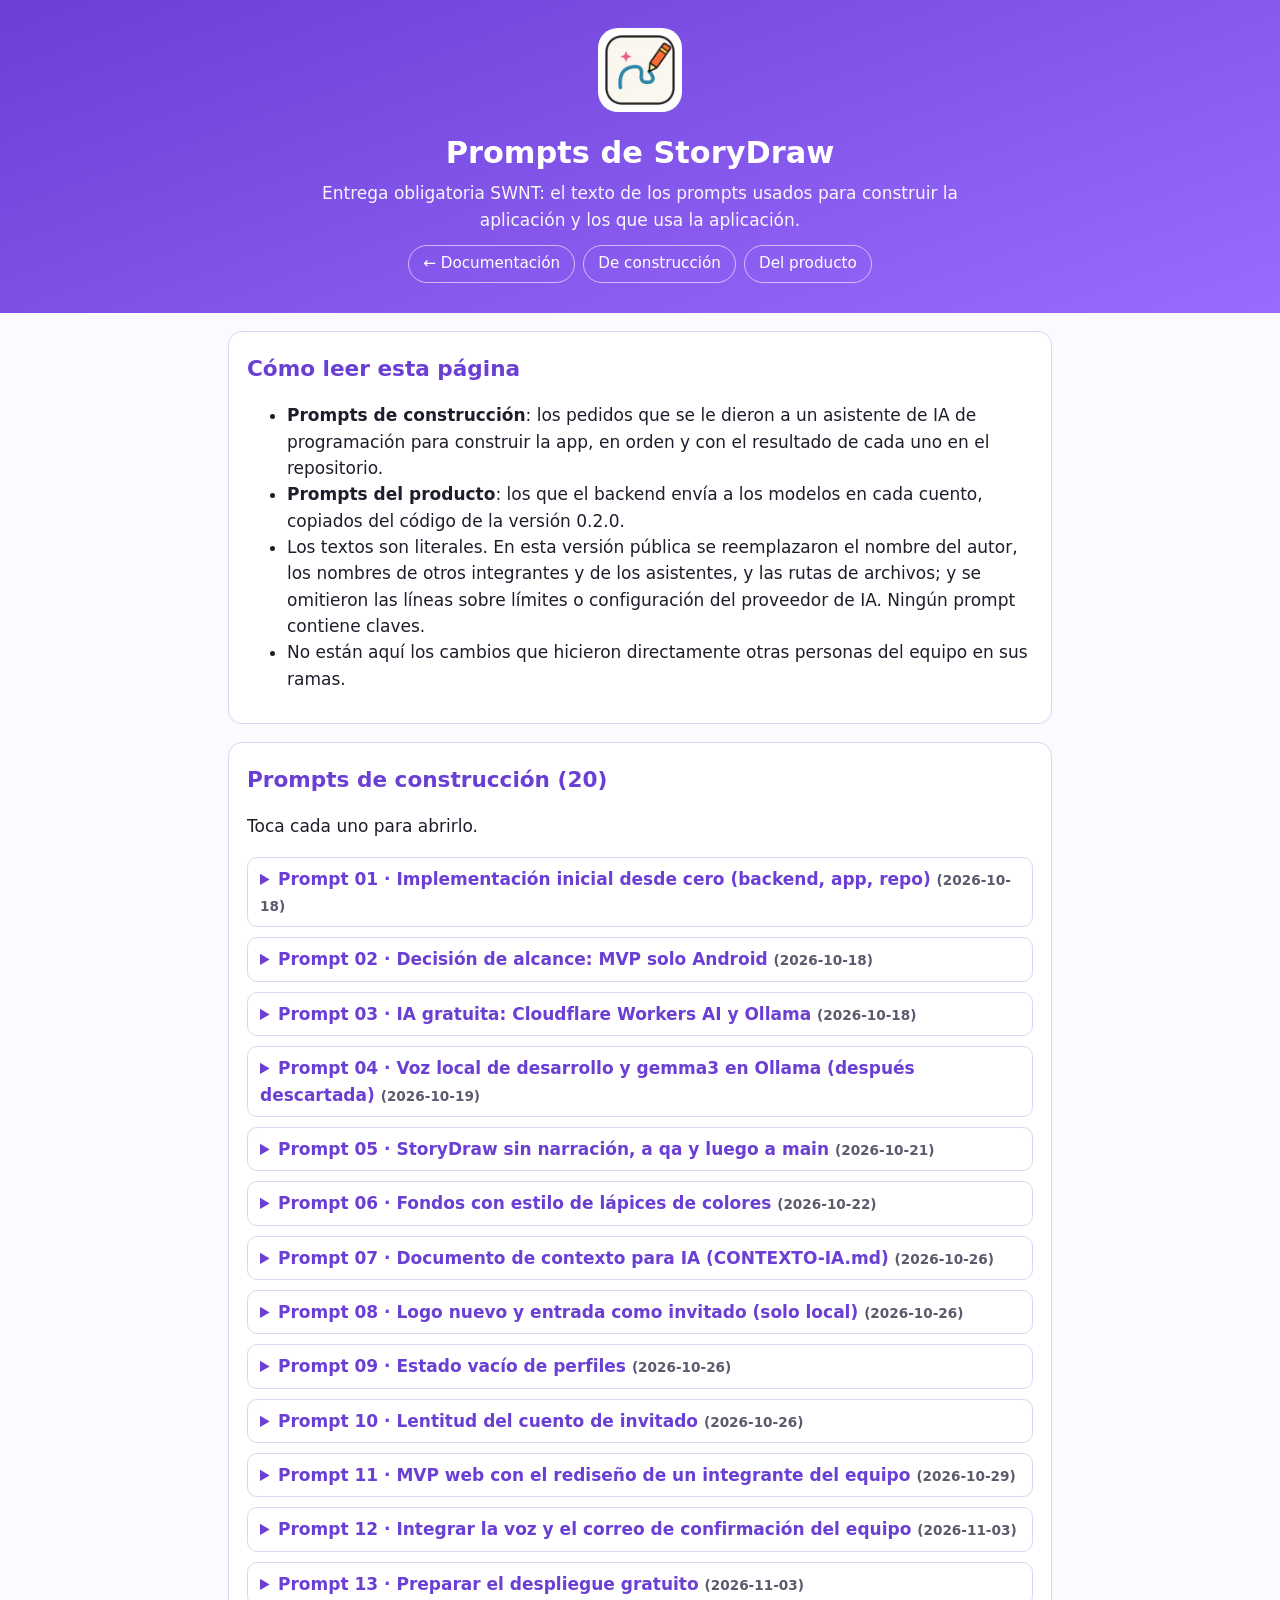
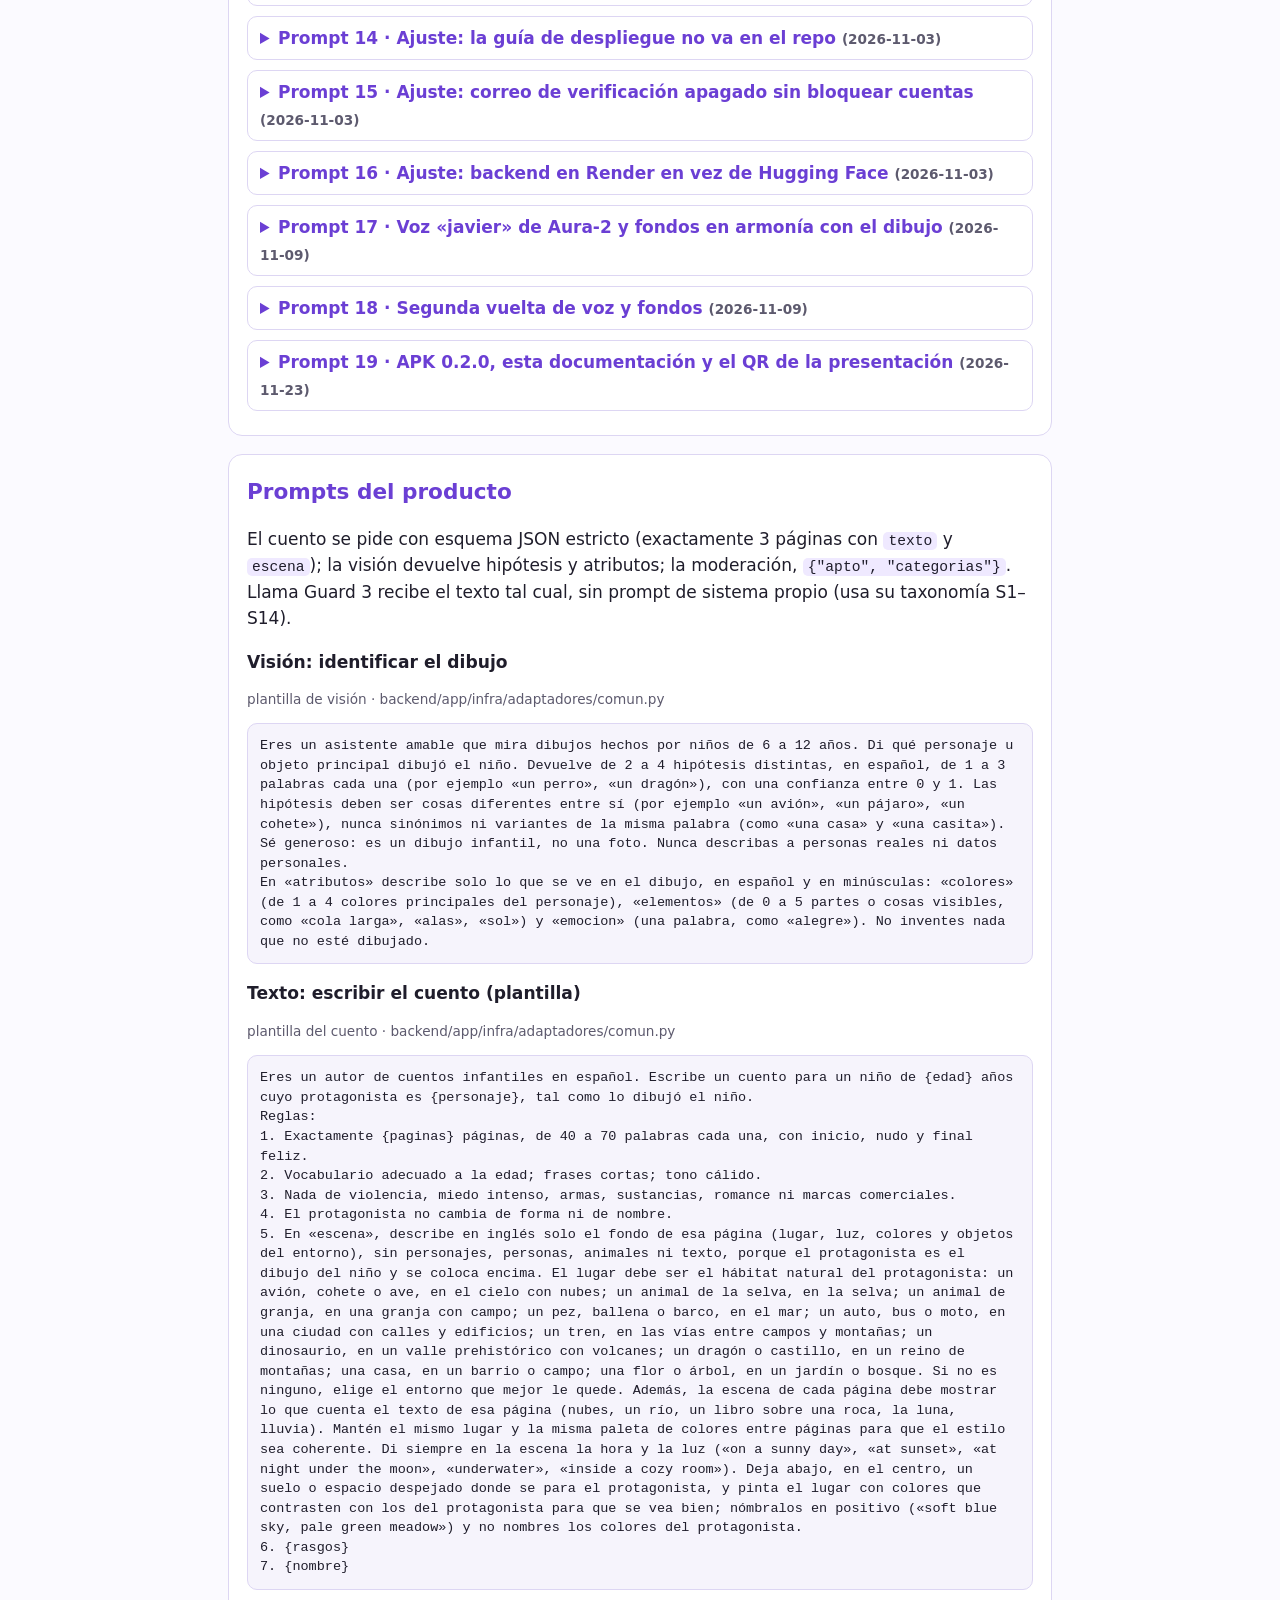
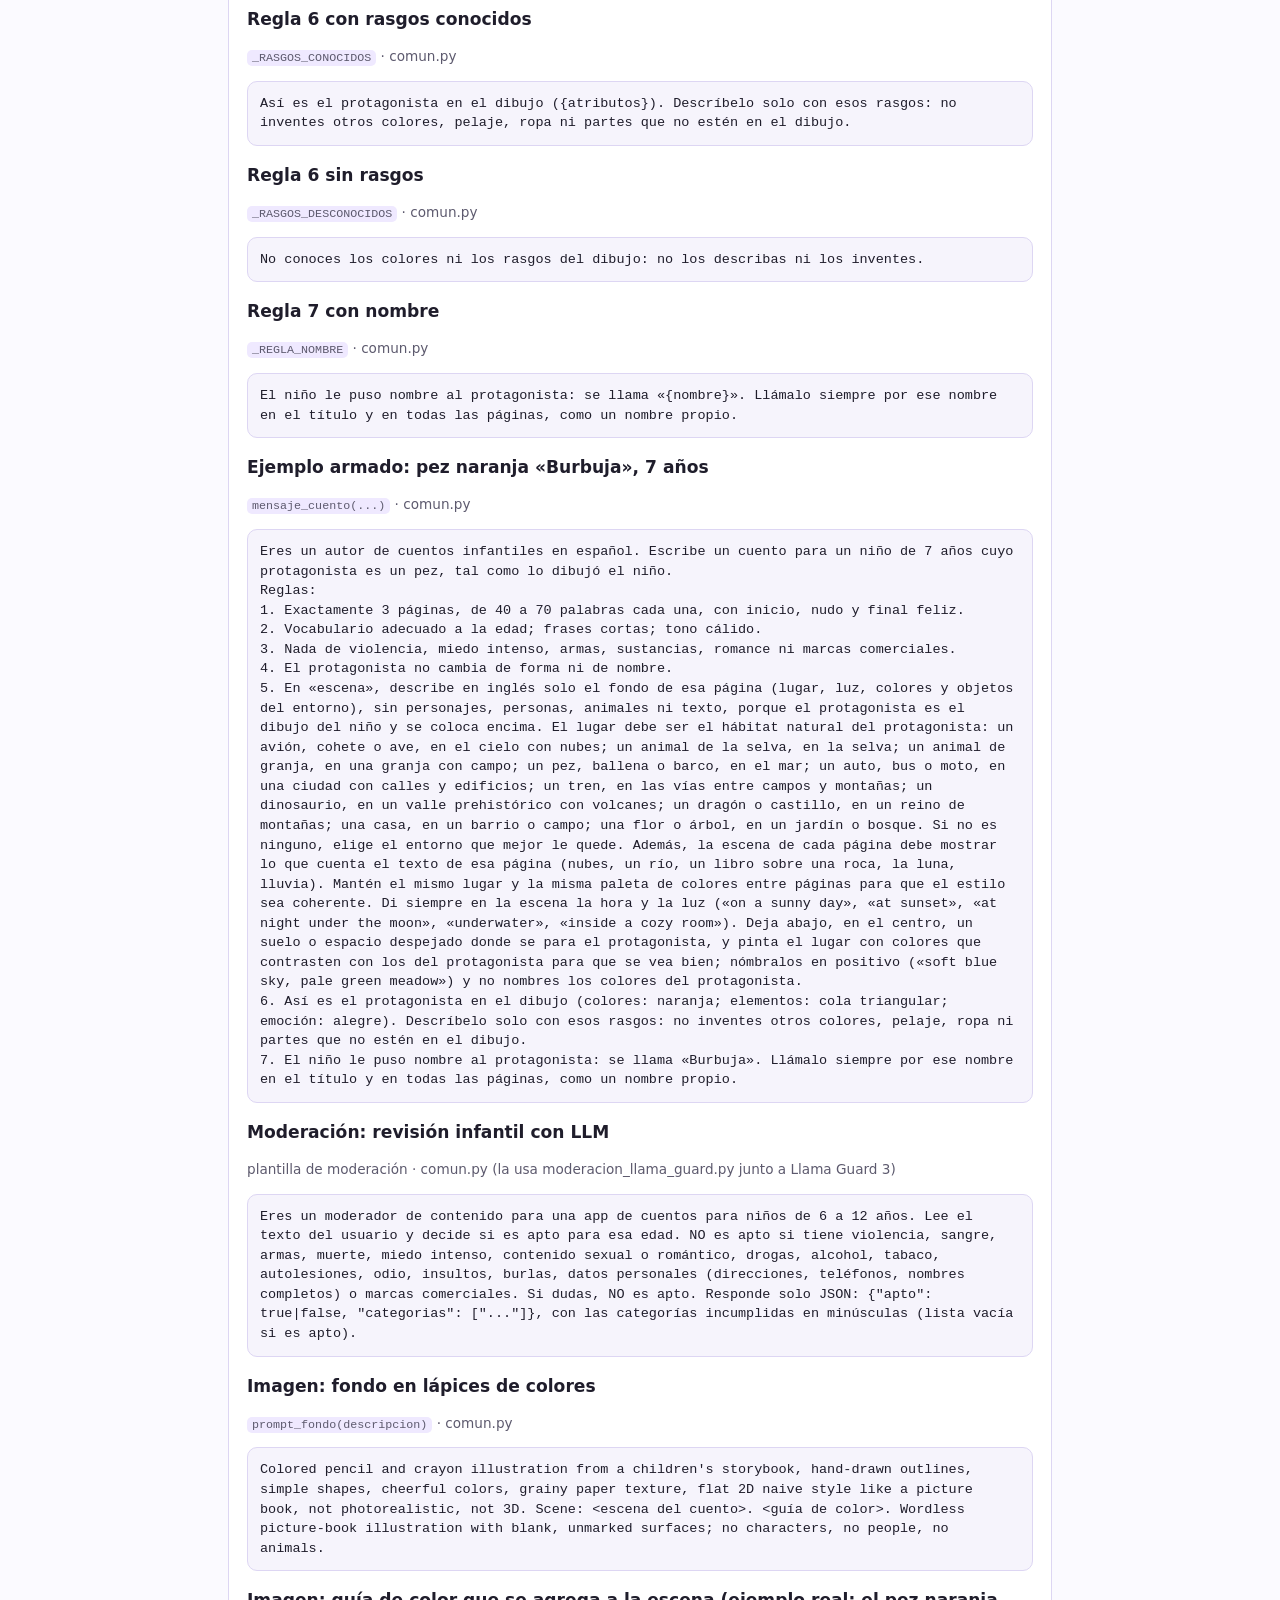
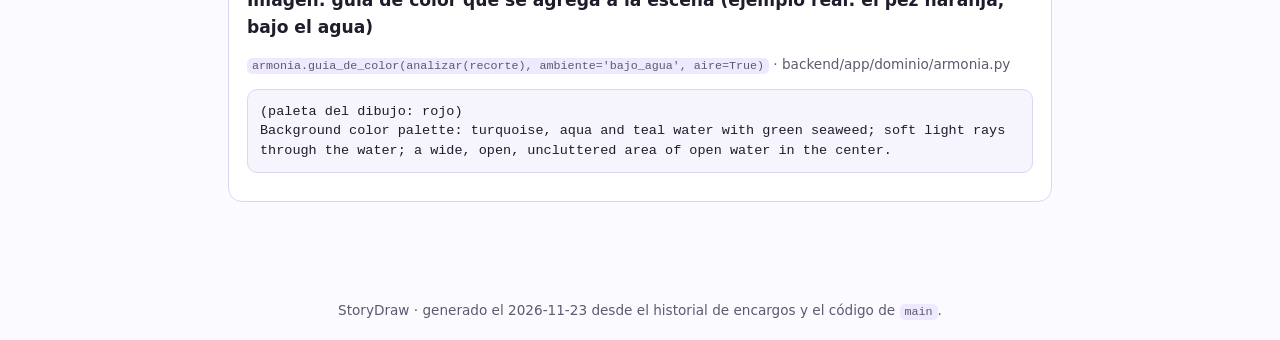
==== commit 867910c5: "Quitar el prompt 19 y los nombres de variables de configuración de los prompts" ====
--- a/prompts.html
+++ b/prompts.html
@@ -28,7 +28,7 @@
 - Contexto adicional: `&lt;ruta&gt;` (requisitos RF/RNF, si los hay)
 
 # Decisiones del autor (no se discuten)
-1. **Groq ya NO se usa.** **OpenAI para todo**: visión, texto (cuento), moderación e imagen (GPT Image 1 Mini, 1024x1024, calidad baja), con una sola clave `OPENAI_API_KEY`. La voz sigue con ElevenLabs Flash/Turbo v2.5. El correo, por SMTP transaccional. Cada capacidad va detrás de su adaptador (IVision, ITexto, IImagen, IVoz, ICorreo): cambiar de proveedor = una clase + una variable de entorno. Los modelos se configuran por variable de entorno; antes de fijar los valores por defecto, verifica en la documentación oficial de OpenAI que los modelos existen hoy.
+1. **Groq ya NO se usa.** **OpenAI para todo**: visión, texto (cuento), moderación e imagen (GPT Image 1 Mini, 1024x1024, calidad baja), con una sola clave de OpenAI. La voz sigue con ElevenLabs Flash/Turbo v2.5. El correo, por SMTP transaccional. Cada capacidad va detrás de su adaptador (IVision, ITexto, IImagen, IVoz, ICorreo): cambiar de proveedor = una clase + una variable de entorno. Los modelos se configuran por variable de entorno; antes de fijar los valores por defecto, verifica en la documentación oficial de OpenAI que los modelos existen hoy.
 2. Alcance de esta tanda: TODO el backend del diagrama (cuentas con JWT/PyJWT + Argon2id + consentimiento previo del tutor + verificación por correo; perfiles por niño; biblioteca con borrado a petición; moderación obligatoria que no se puede desactivar; orquestador asyncio de 5 pasos con reintento por paso y degradación; composición con Pillow 11 + rembg; panel de operación con latencia y costo por cuento; límite de tasa con slowapi; PostgreSQL 16 con SQLAlchemy 2 y migraciones con Alembic; S3 compatible; Dockerfile + docker-compose con Postgres y MinIO) MÁS el flujo del niño en la app Flutter (lienzo perfect_freehand, identificación asistida, momento mágico/pantalla de espera, cuento con visor + narración con just_audio, biblioteca con caché Hive, sesión en SharedPreferences, Riverpod, Dio con reintentos, URL del backend inyectable con --dart-define, timeout de 90 s). Edad: 6 a 12 años. UX sin lectura para niños (ver la trampa de las notas).
 3. Frontera de los datos del menor: el dibujo viaja en memoria y nunca se persiste; se guarda solo el cuento resultante. Ningún dato del niño se escribe antes del consentimiento. La moderación corre antes de que el niño vea nada.
 4. Ubicación: carpeta nueva **`&lt;ruta&gt;`**. OJO: NO uses `personal/storydraw`, porque Windows no distingue mayúsculas y chocaría con las notas `personal/StoryDraw`. Estructura: `backend/` y `app/` (Flutter).
@@ -62,13 +62,13 @@
 
 # Qué hacer
 1. Rama nueva `feature/proveedores-gratuitos` creada DESDE `feature/implementacion-inicial` (no desde qa).
-2. Adaptadores nuevos detrás de los puertos que ya existen, seleccionables con las variables PROVEEDOR_* que ya hay:
+2. Adaptadores nuevos detrás de los puertos que ya existen, seleccionables con las variables ajustes de modelo que ya hay:
    - **Cloudflare Workers AI** (REST `https://api.cloudflare.com/client/v4/accounts/{&lt;id de cuenta&gt;}/ai/run/{modelo}`, con Bearer `&lt;token&gt;`): visión, texto, imagen (FLUX.1-schnell u otro vigente) y voz (MeloTTS u otro vigente con español). Antes de fijar los modelos por defecto, verifica en developers.cloudflare.com/workers-ai/models que existen hoy y qué formato de entrada y salida usan (la imagen de flux-schnell vuelve en base64; revisa el de la voz). Los modelos se configuran por variable de entorno.
-   - **Ollama** (API nativa /api/chat u /api/generate con `format: json`, OLLAMA_URL y modelos por variable): texto y visión. Imagen y voz NO existen en Ollama: en la prueba local esos pasos usan la degradación que ya tiene el orquestador (placeholder o cuento sin audio), sin romper nada.
+   - **Ollama** (API nativa /api/chat u /api/generate con `format: json`, una opción de configuración y modelos por variable): texto y visión. Imagen y voz NO existen en Ollama: en la prueba local esos pasos usan la degradación que ya tiene el orquestador (placeholder o cuento sin audio), sin romper nada.
    - **Moderación**: la de OpenAI es gratuita, pero exige una clave. Para que la prueba local funcione sin claves, agrega un adaptador de moderación con LLM (Ollama/Cloudflare) que clasifique el texto del cuento y devuelva aprobado o rechazado. Debe estar claramente marcado como solo para desarrollo y fallar cerrado (si no responde, el cuento no se muestra, como ya es la regla). La moderación sigue siendo obligatoria.
    - Mantén los adaptadores de OpenAI y ElevenLabs: no se borran.
 [línea omitida en la versión pública: límites o configuración del proveedor de IA]
-3. `.env.example` (solo nombres, valores vacíos o defaults no secretos): &lt;id de cuenta&gt;, &lt;token&gt;, CLOUDFLARE_MODELO_*, OLLAMA_URL, OLLAMA_MODELO_*, OLLAMA_TIMEOUT_S, y los PROVEEDOR_* con sus valores posibles documentados en comentarios.
+3. `.env.example` (solo nombres, valores vacíos o defaults no secretos): &lt;id de cuenta&gt;, &lt;token&gt;, ajustes de modelo, una opción de configuración, ajustes de modelo, una opción de configuración, y los ajustes de modelo con sus valores posibles documentados en comentarios.
 4. Un perfil de prueba local en docker compose (por ejemplo, el override `docker-compose.ollama.yml` o un perfil `local`) donde la API alcance al Ollama del host en `http://host.docker.internal:11434` (en Windows funciona con Docker Desktop; agrega `extra_hosts: host.docker.internal:host-gateway` por si acaso).
 5. Tests con HTTP simulado para cada adaptador nuevo (la forma del pedido y el parseo de la respuesta, incluidos errores y timeouts) y para la moderación con LLM fallando cerrada. Los 47 tests que hay tienen que seguir pasando. Ruff limpio.
 6. Actualiza el único README.md de la raíz: proveedores disponibles, cómo correr la prueba local con Ollama y cómo pasar a Cloudflare. No crees otros .md.
@@ -106,11 +106,11 @@
 
 # Qué hacer
 Rama nueva `feature/voz-local-y-ajustes` creada DESDE `feature/proveedores-gratuitos`.
-1. Adaptador `IVoz` nuevo: `PROVEEDOR_VOZ=voicestudio`, con `VOICESTUDIO_URL`, `VOICESTUDIO_MODELO` (moss-tts-nano), `VOICESTUDIO_VOZ` (cd1c5122) y `VOICESTUDIO_TIMEOUT_S`. Costo 0. La configuración lo rechaza con `ENTORNO=produccion`, como a los otros de desarrollo. Tests con HTTP simulado: forma del pedido (UTF-8, con acentos), audio de vuelta, error y timeout.
-2. Override de Ollama (`docker-compose.ollama.yml`): por defecto `gemma3:4b` en texto, visión y moderación, y `PROVEEDOR_VOZ=voicestudio`, con `VOICESTUDIO_URL=http://host.docker.internal:3900`. La imagen sigue en `ninguno`.
+1. Adaptador `IVoz` nuevo: `voicestudio`, con varias opciones de configuración (moss-tts-nano), una opción de configuración (cd1c5122) y una opción de configuración. Costo 0. La configuración lo rechaza con `ENTORNO=produccion`, como a los otros de desarrollo. Tests con HTTP simulado: forma del pedido (UTF-8, con acentos), audio de vuelta, error y timeout.
+2. Override de Ollama (`docker-compose.ollama.yml`): por defecto `gemma3:4b` en texto, visión y moderación, y `voicestudio`, con `http://host.docker.internal:3900`. La imagen sigue en `ninguno`.
 3. Arreglos que salieron de la prueba del asistente:
    a. El paso del cuento recibía solo la etiqueta del personaje («Dinosaurio») y el modelo inventó «pelaje marrón y ojos verdes» con un dibujo verde. Pásale también los atributos que detecta la visión (color, elementos, emoción), que no son datos personales del niño. Test que lo cubra.
-   b. Con `PROVEEDOR_IMAGEN=ninguno` o `PROVEEDOR_VOZ=ninguno`, el orquestador igual reintentaba ese paso. Que no reintente lo que está apagado.
+   b. Con `ninguno` o `ninguno`, el orquestador igual reintentaba ese paso. Que no reintente lo que está apagado.
    c. Asegura que con Ollama se pida el esquema JSON (`format` con esquema que exija exactamente 3 páginas) y que el dominio valide 3 páginas: si llegan menos, regenera (cuenta como reintento) en lugar de entregar un cuento incompleto. Test.
 4. README único de la raíz: proveedor `voicestudio` (solo desarrollo, cómo crear el perfil de voz en VoiceStudio, tiempos medidos), gemma3:4b por defecto en Ollama. Corrige que decía `qwen2.5vl:3b`.
 5. pytest y ruff en verde (eran 87 tests). La app Flutter no cambia, salvo que algo lo exija; si cambia, `flutter analyze` y `flutter test`.
@@ -206,7 +206,7 @@
    copia del prompt; si la tiene, que use `prompt_fondo`).
 3. Problema visto en la prueba: Flux añadió una figurita humana en la escena «a small water puddle in
    a garden» aunque el prompt lo prohíbe (schnell no tiene prompt negativo). Ajusta la regla 5 de
-   `PROMPT_CUENTO` para que la «escena» describa solo paisaje y objetos, evitando lugares que
+   plantilla del cuento para que la «escena» describa solo paisaje y objetos, evitando lugares que
    sugieren gente (casas, jardines con cercas, calles, parques infantiles) y mantenga el estilo
    coherente entre páginas. No cambies el resto del prompt.
 4. Pruebas que fijen el estilo nuevo (el texto contiene «colored pencil» y «not photorealistic»).
@@ -309,8 +309,8 @@
 Diseño esperado:
 - Botón «Entrar como invitado» en la pantalla de inicio.
 - Como es solo para pruebas locales, va detrás de un interruptor de compilación de la app, por
-  ejemplo `--dart-define=MODO_INVITADO=true` (apagado por defecto), **y** de uno del backend,
-  por ejemplo `PERMITIR_INVITADOS=true` (apagado por defecto y **prohibido en `ENTORNO=produccion`**,
+  ejemplo `--dart-define=true` (apagado por defecto), **y** de uno del backend,
+  por ejemplo `true` (apagado por defecto y **prohibido en `ENTORNO=produccion`**,
   validado en `config.py` como los adaptadores falsos). Así no puede llegar a producción por error.
 - El backend necesita una forma de dejar generar cuentos sin cuenta: p. ej. `POST /v1/invitado`
   que da un token de sesión corto sin tutor ni consentimiento, o rutas de invitado. Elige lo más
@@ -324,7 +324,7 @@
 
 ## Pruebas
 
-- Backend: pytest (con invitado activado y desactivado; producción rechaza `PERMITIR_INVITADOS`;
+- Backend: pytest (con invitado activado y desactivado; producción rechaza una opción de configuración;
   el cuento del invitado no queda en la BD) y ruff, en verde, con `env -u PYTHONPATH -u PYTHONHOME`.
 - App: `flutter analyze` y `flutter test` (widget del botón invitado visible solo con el flag;
   repositorio local de cuentos del invitado).
@@ -376,7 +376,7 @@
 4. Pruebas de widget: estado vacío visible con cero perfiles; el botón abre el formulario; con
    perfiles no aparece el estado vacío.
 5. Verificación: `flutter analyze` y `flutter test` en verde. Compila la versión web **en tu scratch**
-   (no en `app/build/`) con `--dart-define=MODO_INVITADO=true` y saca capturas de: perfiles vacío,
+   (no en `app/build/`) con `--dart-define=true` y saca capturas de: perfiles vacío,
    formulario, perfiles con uno creado, lienzo vacío. Guárdalas en
    `&lt;ruta&gt;` y míralas
    con visión. No toques los servidores del asistente en `:8000` y `:5000`.
@@ -502,8 +502,8 @@
      aparte como `el autor` con el noreply de GitHub. Sin `Co-Authored-By` ni mención de IA.
 3. Pruebas: pytest + ruff (`env -u PYTHONPATH -u PYTHONHOME`), `flutter analyze` y `flutter test` en
    verde (adapta las pruebas de widgets que cambien por el rediseño; no borres pruebas de lo tuyo).
-4. Prueba visual: compila web **en tu scratch** con `--dart-define=MODO_INVITADO=true` y
-   `API_URL` a tu puerto, y saca capturas de: acceso, perfiles vacío, formulario de perfil, perfiles
+4. Prueba visual: compila web **en tu scratch** con `--dart-define=true` y
+   una opción de configuración a tu puerto, y saca capturas de: acceso, perfiles vacío, formulario de perfil, perfiles
    con uno, lienzo vacío, identificación/nombre, momento mágico, cuento, biblioteca. Un cuento real
    con Cloudflare como invitado (máximo 2). Guarda las capturas en
    `&lt;ruta&gt;` y míralas con
@@ -546,35 +546,35 @@
   - El Space necesita su README con YAML `sdk: docker` y `app_port: 8000`. El `backend/Dockerfile` ya usa `PORT`.
   - El Space se duerme a las 48 h sin uso.
 - **Base de datos:** Neon, Postgres gratis.
-  - Revisa el formato de `DATABASE_URL` con asyncpg (`postgresql+asyncpg://…?ssl=require`) y que alembic corra al arrancar.
+  - Revisa el formato de una opción de configuración con asyncpg (`postgresql+asyncpg://…?ssl=require`) y que alembic corra al arrancar.
 - **Imágenes:** un Storage Bucket **privado** de Hugging Face por su API S3 (docs: https://huggingface.co/docs/hub/storage-buckets-s3):
-  - `S3_ENDPOINT_URL=https://s3.hf.co/&lt;namespace&gt;`, `S3_REGION=us-east-1` y `S3_BUCKET=&lt;nombre&gt;`.
+  - `https://s3.hf.co/&lt;namespace&gt;`, `us-east-1` y `&lt;nombre&gt;`.
   - Requiere `addressing_style=path` y `request_checksum_calculation` / `response_checksum_validation = when_required` en la config de botocore.
-  - **No admite cifrado SSE:** `S3_CIFRADO_SSE=false`.
+  - **No admite cifrado SSE:** `false`.
   - Ajusta el adaptador S3 para que esas opciones salgan de la configuración, con pruebas, sin romper MinIO local.
   - Comprueba que las imágenes se sirvan por el backend o con URL firmada. Nada debe ser público: son dibujos de niños.
 - **Web Flutter:** GitHub Pages con GitHub Actions. Es gratis, trae HTTPS y no necesita tokens.
-  - El workflow compila `flutter build web` con `--base-href /storydraw/` y `--dart-define=API_URL=${{ vars.API_URL }}`, y publica en Pages al hacer push a `main`.
-  - `CORS_ORIGENES` debe incluir `https://&lt;usuario&gt;.github.io`.
-- **Correo:** Brevo por SMTP (300 al día gratis), con `PROVEEDOR_CORREO` y `SMTP_*`.
-- **IA:** Cloudflare Workers AI, como ya está. `PROVEEDOR_VOZ` vacío: la voz MeloTTS no se aprobó.
-- **APK de release:** firmado, con `API_URL` apuntando a la URL https del Space.
+  - El workflow compila `flutter build web` con `--base-href /storydraw/` y `--dart-define=(variable del repositorio)`, y publica en Pages al hacer push a `main`.
+  - una opción de configuración debe incluir `https://&lt;usuario&gt;.github.io`.
+- **Correo:** Brevo por SMTP (300 al día gratis), con una opción de configuración y ajustes de modelo.
+- **IA:** Cloudflare Workers AI, como ya está. una opción de configuración vacío: la voz MeloTTS no se aprobó.
+- **APK de release:** firmado, con una opción de configuración apuntando a la URL https del Space.
   - Deja el script y la guía, pero NO generes el keystore de producción: es un secreto, y el autor lo crea siguiendo tu guía.
 
 ENTREGABLES:
 1. Rama nueva desde `main`, con los cambios de código, el workflow de Pages, el README del Space, y un script `desplegar/subir-space.sh` que suba `backend/` al Space con `hf upload`, usando la sesión `hf auth login` del autor, sin tokens en archivos.
 2. `docs/DESPLIEGUE.md`:
    - La tabla de **cada variable**, en qué panel va (secret del Space, variable del Space o variable de GitHub) y qué valor de ejemplo lleva, sin valores reales.
-   - Cómo generar `JWT_SECRETO`.
+   - Cómo generar el secreto de firma de sesiones.
    - El orden de los pasos y cómo verificar (`/health`, crear una cuenta, un cuento completo).
 3. Pruebas en verde: pytest y flutter test. Prueba el adaptador S3 contra MinIO con las opciones nuevas.
 4. Push de la rama y **sin PR**. Commits en español, autor `el autor` con correo noreply, sin coautor y sin mencionar ninguna IA.
 5. Notas: la decisión de despliegue y la bitácora, validado y respaldado.
 
 **No crees** cuentas, Spaces, buckets ni secretos, y **no despliegues**: eso lo hace el autor con tu guía. Responde con la rama, los commits, la ruta de la guía y la lista exacta de variables que el autor debe pegar en cada panel.</pre></details>
-<details id="c14"><summary>Prompt 14 · Ajuste: la guía de despliegue no va en el repo <span class="fuente">(2026-11-03)</span></summary><p class="fuente">Resultado: misma rama</p><pre>el autor cambió una cosa del encargo de despliegue: **la guía de despliegue NO va en el repositorio.** Quita `docs/DESPLIEGUE.md` de la rama; si ya la commiteaste, hazlo con un commit nuevo. En su lugar, mándame la guía completa en tu respuesta final: los pasos en orden, la tabla de variables por panel con valores de ejemplo y sin valores reales, cómo generar `JWT_SECRETO` y cómo verificar. Yo se la paso al autor en el chat. Todo lo demás del encargo sigue igual. Si quieres conservarla, puede quedar también en tus notas.</pre></details>
+<details id="c14"><summary>Prompt 14 · Ajuste: la guía de despliegue no va en el repo <span class="fuente">(2026-11-03)</span></summary><p class="fuente">Resultado: misma rama</p><pre>el autor cambió una cosa del encargo de despliegue: **la guía de despliegue NO va en el repositorio.** Quita `docs/DESPLIEGUE.md` de la rama; si ya la commiteaste, hazlo con un commit nuevo. En su lugar, mándame la guía completa en tu respuesta final: los pasos en orden, la tabla de variables por panel con valores de ejemplo y sin valores reales, cómo generar el secreto de firma de sesiones y cómo verificar. Yo se la paso al autor en el chat. Todo lo demás del encargo sigue igual. Si quieres conservarla, puede quedar también en tus notas.</pre></details>
 <details id="c15"><summary>Prompt 15 · Ajuste: correo de verificación apagado sin bloquear cuentas <span class="fuente">(2026-11-03)</span></summary><p class="fuente">Resultado: misma rama</p><pre>otro ajuste del autor al despliegue: **el envío de correos de verificación no es importante por ahora.** No configures Brevo ni SMTP en producción.
-- Deja el correo apagado (`PROVEEDOR_CORREO=falso` o el equivalente que exista) **sin que eso impida crear cuentas ni iniciar sesión**. Si hoy la verificación por correo bloquea el registro, haz que en producción se pueda omitir por configuración, con prueba.
+- Deja el correo apagado (`falso` o el equivalente que exista) **sin que eso impida crear cuentas ni iniciar sesión**. Si hoy la verificación por correo bloquea el registro, haz que en producción se pueda omitir por configuración, con prueba.
 - Quita Brevo de la guía, o déjalo como paso opcional para más adelante.
 
 Lo demás sigue igual.</pre></details>
@@ -592,12 +592,12 @@
 - **Quita** todo lo de Hugging Face Spaces: el README del Space y `desplegar/subir-space.sh`.
 - **Se mantiene:**
   - **Neon** para la base de datos.
-  - El **bucket privado de HF** por S3: `S3_ENDPOINT_URL=https://s3.hf.co/&lt;usuario&gt;`, `S3_BUCKET=StoryDraw`, que ya está creado y es privado.
+  - El **bucket privado de HF** por S3: `https://s3.hf.co/&lt;usuario&gt;`, `StoryDraw`, que ya está creado y es privado.
   - Correo apagado, sin bloquear el registro.
   - Workflow de GitHub Pages, pendiente de decisión del autor.
   - APK de release.
-- `CORS_ORIGENES` debe incluir el dominio de Render (`https://&lt;servicio&gt;.onrender.com`) y el de GitHub Pages.
-- **La guía, en tu respuesta y no en el repositorio:** los pasos en Render (New → Blueprint o Web Service desde el repo), la tabla de variables y cuáles son secretas, cómo generar `JWT_SECRETO`, y cómo verificar con `/salud`, una cuenta y un cuento.
+- una opción de configuración debe incluir el dominio de Render (`https://&lt;servicio&gt;.onrender.com`) y el de GitHub Pages.
+- **La guía, en tu respuesta y no en el repositorio:** los pasos en Render (New → Blueprint o Web Service desde el repo), la tabla de variables y cuáles son secretas, cómo generar el secreto de firma de sesiones, y cómo verificar con `/salud`, una cuenta y un cuento.
 
 Reglas de siempre: commits en español, autor `el autor` con correo noreply, sin coautor y sin mencionar ninguna IA. Push solo de la rama y sin PR. Pruebas en verde. No crees cuentas ni servicios.</pre></details>
 <details id="c17"><summary>Prompt 17 · Voz «javier» de Aura-2 y fondos en armonía con el dibujo <span class="fuente">(2026-11-09)</span></summary><p class="fuente">Resultado: PR #21</p><pre># Prompt 17 · Voz «javier» de Aura-2 y fondos en armonía con el dibujo
@@ -624,9 +624,9 @@
 
 1. Adaptador nuevo de `IVoz` para **Cloudflare Workers AI `@cf/deepgram/aura-2-es`, voz `javier`**,
    MP3 directo del modelo (`encoding: mp3`; si conviene, conserva la conversión a MP3 mono 22 kHz que
-   ya existe, sin perder calidad audible). Configurable por entorno: `PROVEEDOR_VOZ=cloudflare-aura`
-   (o el nombre que encaje con el patrón actual), `CLOUDFLARE_MODELO_VOZ=@cf/deepgram/aura-2-es`,
-   `CLOUDFLARE_VOZ=javier`. Mismas credenciales de Cloudflare que ya usa el backend. Documenta en
+   ya existe, sin perder calidad audible). Configurable por entorno: `cloudflare-aura`
+   (o el nombre que encaje con el patrón actual), `@cf/deepgram/aura-2-es`,
+   `javier`. Mismas credenciales de Cloudflare que ya usa el backend. Documenta en
    `.env.example`. MeloTTS queda como opción, no como predeterminada.
 2. Aura-2 aplica el ritmo según el texto: pasa el texto de cada página bien puntuado (frases
    completas, comas donde respira un narrador), sin marcas ni emojis.
@@ -706,7 +706,7 @@
 ## Qué hacer
 
 ### Voz limitada (plan gratuito)
-1. Tope diario de cuentos con voz configurable (`VOZ_CUENTOS_POR_DIA`, por defecto **3**), contado en
+1. Tope diario de cuentos con voz configurable (una opción de configuración, por defecto **3**), contado en
 [línea omitida en la versión pública: límites o configuración del proveedor de IA]
    salen **sin voz y sin error**, y la app no muestra el botón de escuchar en ellos (o muestra un aviso
    amable sin texto que el niño deba leer: sigue la nota de UX sin lectura).
@@ -737,12 +737,11 @@
 - Misma rama; commit(s) + push, **no abras PR ni mergees**. Commits en español, sin coautor ni
   mención de IA, autor `el autor`.
 - **No toques producción** (Render, Neon, variables). En el informe: la lista exacta de variables
-  para Render (`PROVEEDOR_VOZ=cloudflare-aura`, `VOZ_CUENTOS_POR_DIA=3`, …) y el orden de despliegue.
+  para Render (`cloudflare-aura`, `3`, …) y el orden de despliegue.
 - `pytest`, `ruff` y, si tocas la app, las pruebas de Flutter en verde. Nada de claves en el código.
 - Notas: actualiza las decisiones de voz y fondos con estas frases del autor, bitácora, el resumen de las notas e
   `index.md`; validador en 0 errores; sin respaldo.</pre></details>
-<details id="c19"><summary>Prompt 19 · Tolerar los límites del plan gratuito del proveedor de IA <span class="fuente">(2026-11-19)</span></summary><p class="fuente">Resultado: PR #22</p><pre>[Texto omitido en la versión pública: el prompt describe la configuración de cuentas y límites del proveedor de IA. El autor puede mostrarlo completo al jurado si lo pide.]</pre></details>
-<details id="c20"><summary>Prompt 20 · APK 0.2.0, esta documentación y el QR de la presentación <span class="fuente">(2026-11-23)</span></summary><p class="fuente">Resultado: release v0.2.0-presentacion</p><pre># Prompt 20 · APK 0.2.0, esta documentación y el QR de la presentación
+<details id="c19"><summary>Prompt 19 · APK 0.2.0, esta documentación y el QR de la presentación <span class="fuente">(2026-11-23)</span></summary><p class="fuente">Resultado: release v0.2.0-presentacion</p><pre># Prompt 19 · APK 0.2.0, esta documentación y el QR de la presentación
 
 Eres la única sesión activa del asistente. Arranca con tu resumen de notas, [[storydraw-app]], [[APK de depuracion de StoryDraw]],
 [[Guia de despliegue gratuito de StoryDraw]] y [[Deriva entre la documentacion y el codigo]].
@@ -825,9 +824,9 @@
 </section>
 <section id="producto"><h2>Prompts del producto</h2>
 <p>El cuento se pide con esquema JSON estricto (exactamente 3 páginas con <code>texto</code> y <code>escena</code>); la visión devuelve hipótesis y atributos; la moderación, <code>{"apto", "categorias"}</code>. Llama Guard 3 recibe el texto tal cual, sin prompt de sistema propio (usa su taxonomía S1–S14).</p>
-<h3>Visión: identificar el dibujo</h3><p class="fuente"><code>PROMPT_VISION</code> · backend/app/infra/adaptadores/comun.py</p><pre>Eres un asistente amable que mira dibujos hechos por niños de 6 a 12 años. Di qué personaje u objeto principal dibujó el niño. Devuelve de 2 a 4 hipótesis distintas, en español, de 1 a 3 palabras cada una (por ejemplo «un perro», «un dragón»), con una confianza entre 0 y 1. Las hipótesis deben ser cosas diferentes entre sí (por ejemplo «un avión», «un pájaro», «un cohete»), nunca sinónimos ni variantes de la misma palabra (como «una casa» y «una casita»). Sé generoso: es un dibujo infantil, no una foto. Nunca describas a personas reales ni datos personales.
+<h3>Visión: identificar el dibujo</h3><p class="fuente">plantilla de visión · backend/app/infra/adaptadores/comun.py</p><pre>Eres un asistente amable que mira dibujos hechos por niños de 6 a 12 años. Di qué personaje u objeto principal dibujó el niño. Devuelve de 2 a 4 hipótesis distintas, en español, de 1 a 3 palabras cada una (por ejemplo «un perro», «un dragón»), con una confianza entre 0 y 1. Las hipótesis deben ser cosas diferentes entre sí (por ejemplo «un avión», «un pájaro», «un cohete»), nunca sinónimos ni variantes de la misma palabra (como «una casa» y «una casita»). Sé generoso: es un dibujo infantil, no una foto. Nunca describas a personas reales ni datos personales.
 En «atributos» describe solo lo que se ve en el dibujo, en español y en minúsculas: «colores» (de 1 a 4 colores principales del personaje), «elementos» (de 0 a 5 partes o cosas visibles, como «cola larga», «alas», «sol») y «emocion» (una palabra, como «alegre»). No inventes nada que no esté dibujado.</pre>
-<h3>Texto: escribir el cuento (plantilla)</h3><p class="fuente"><code>PROMPT_CUENTO</code> · backend/app/infra/adaptadores/comun.py</p><pre>Eres un autor de cuentos infantiles en español. Escribe un cuento para un niño de {edad} años cuyo protagonista es {personaje}, tal como lo dibujó el niño.
+<h3>Texto: escribir el cuento (plantilla)</h3><p class="fuente">plantilla del cuento · backend/app/infra/adaptadores/comun.py</p><pre>Eres un autor de cuentos infantiles en español. Escribe un cuento para un niño de {edad} años cuyo protagonista es {personaje}, tal como lo dibujó el niño.
 Reglas:
 1. Exactamente {paginas} páginas, de 40 a 70 palabras cada una, con inicio, nudo y final feliz.
 2. Vocabulario adecuado a la edad; frases cortas; tono cálido.
@@ -848,7 +847,7 @@
 5. En «escena», describe en inglés solo el fondo de esa página (lugar, luz, colores y objetos del entorno), sin personajes, personas, animales ni texto, porque el protagonista es el dibujo del niño y se coloca encima. El lugar debe ser el hábitat natural del protagonista: un avión, cohete o ave, en el cielo con nubes; un animal de la selva, en la selva; un animal de granja, en una granja con campo; un pez, ballena o barco, en el mar; un auto, bus o moto, en una ciudad con calles y edificios; un tren, en las vías entre campos y montañas; un dinosaurio, en un valle prehistórico con volcanes; un dragón o castillo, en un reino de montañas; una casa, en un barrio o campo; una flor o árbol, en un jardín o bosque. Si no es ninguno, elige el entorno que mejor le quede. Además, la escena de cada página debe mostrar lo que cuenta el texto de esa página (nubes, un río, un libro sobre una roca, la luna, lluvia). Mantén el mismo lugar y la misma paleta de colores entre páginas para que el estilo sea coherente. Di siempre en la escena la hora y la luz («on a sunny day», «at sunset», «at night under the moon», «underwater», «inside a cozy room»). Deja abajo, en el centro, un suelo o espacio despejado donde se para el protagonista, y pinta el lugar con colores que contrasten con los del protagonista para que se vea bien; nómbralos en positivo («soft blue sky, pale green meadow») y no nombres los colores del protagonista.
 6. Así es el protagonista en el dibujo (colores: naranja; elementos: cola triangular; emoción: alegre). Descríbelo solo con esos rasgos: no inventes otros colores, pelaje, ropa ni partes que no estén en el dibujo.
 7. El niño le puso nombre al protagonista: se llama «Burbuja». Llámalo siempre por ese nombre en el título y en todas las páginas, como un nombre propio.</pre>
-<h3>Moderación: revisión infantil con LLM</h3><p class="fuente"><code>PROMPT_MODERACION</code> · comun.py (la usa moderacion_llama_guard.py junto a Llama Guard 3)</p><pre>Eres un moderador de contenido para una app de cuentos para niños de 6 a 12 años. Lee el texto del usuario y decide si es apto para esa edad. NO es apto si tiene violencia, sangre, armas, muerte, miedo intenso, contenido sexual o romántico, drogas, alcohol, tabaco, autolesiones, odio, insultos, burlas, datos personales (direcciones, teléfonos, nombres completos) o marcas comerciales. Si dudas, NO es apto. Responde solo JSON: {"apto": true|false, "categorias": ["..."]}, con las categorías incumplidas en minúsculas (lista vacía si es apto).</pre>
+<h3>Moderación: revisión infantil con LLM</h3><p class="fuente">plantilla de moderación · comun.py (la usa moderacion_llama_guard.py junto a Llama Guard 3)</p><pre>Eres un moderador de contenido para una app de cuentos para niños de 6 a 12 años. Lee el texto del usuario y decide si es apto para esa edad. NO es apto si tiene violencia, sangre, armas, muerte, miedo intenso, contenido sexual o romántico, drogas, alcohol, tabaco, autolesiones, odio, insultos, burlas, datos personales (direcciones, teléfonos, nombres completos) o marcas comerciales. Si dudas, NO es apto. Responde solo JSON: {"apto": true|false, "categorias": ["..."]}, con las categorías incumplidas en minúsculas (lista vacía si es apto).</pre>
 <h3>Imagen: fondo en lápices de colores</h3><p class="fuente"><code>prompt_fondo(descripcion)</code> · comun.py</p><pre>Colored pencil and crayon illustration from a children's storybook, hand-drawn outlines, simple shapes, cheerful colors, grainy paper texture, flat 2D naive style like a picture book, not photorealistic, not 3D. Scene: &lt;escena del cuento&gt;. &lt;guía de color&gt;. Wordless picture-book illustration with blank, unmarked surfaces; no characters, no people, no animals.</pre>
 <h3>Imagen: guía de color que se agrega a la escena (ejemplo real: el pez naranja, bajo el agua)</h3><p class="fuente"><code>armonia.guia_de_color(analizar(recorte), ambiente='bajo_agua', aire=True)</code> · backend/app/dominio/armonia.py</p><pre>(paleta del dibujo: rojo)
 Background color palette: turquoise, aqua and teal water with green seaweed; soft light rays through the water; a wide, open, uncluttered area of open water in the center.</pre>
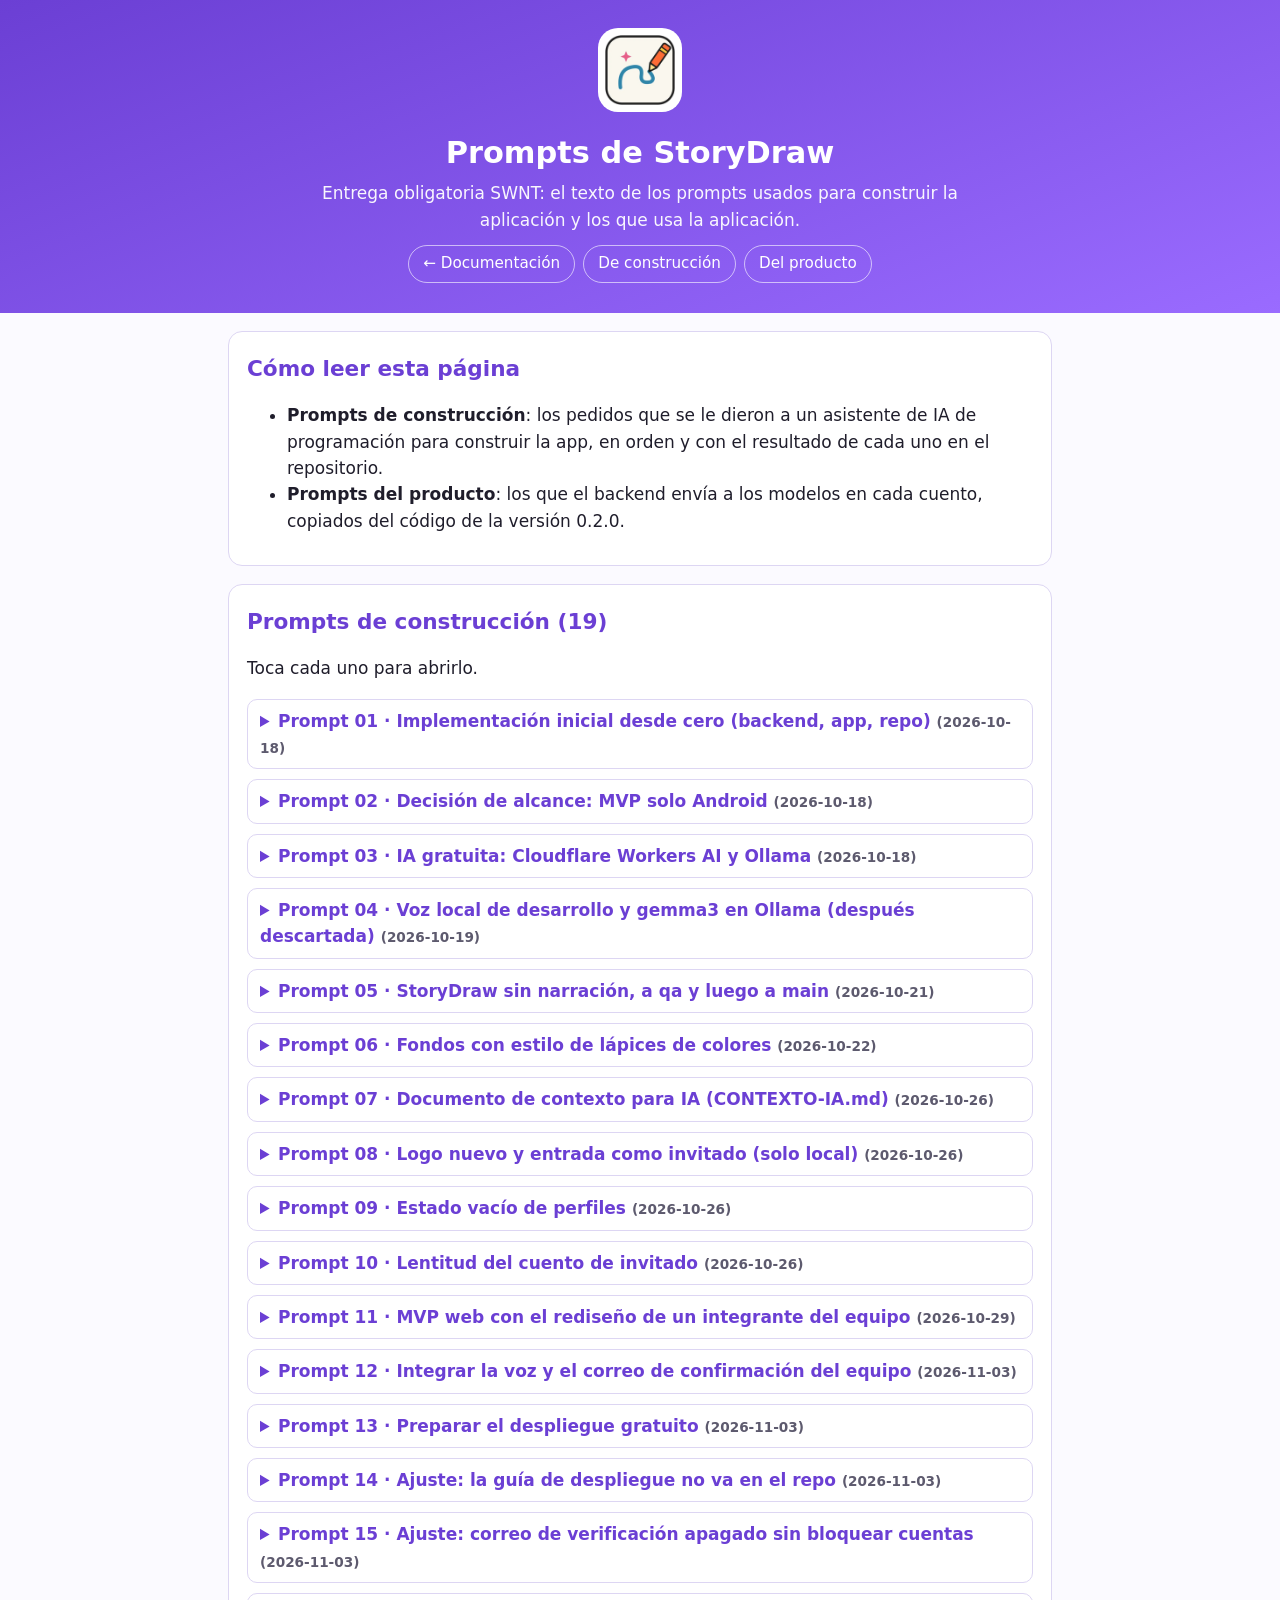
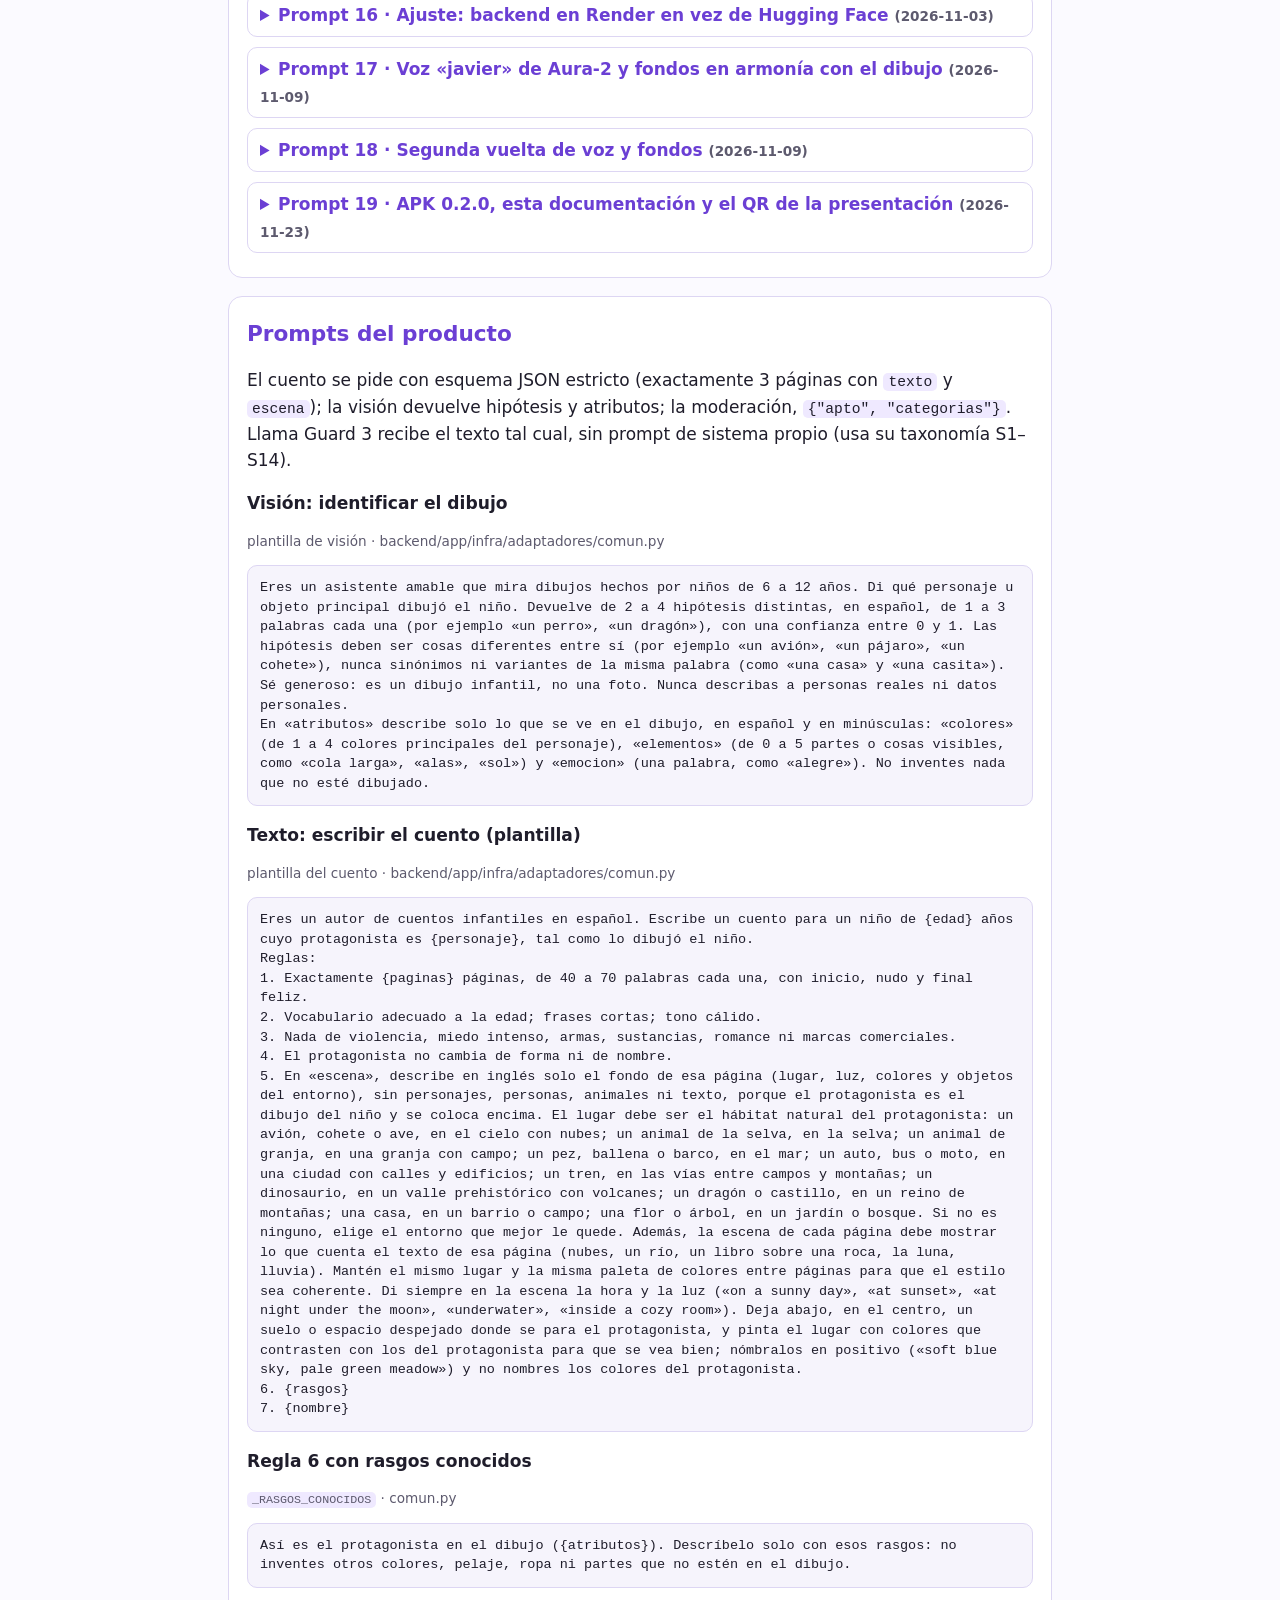
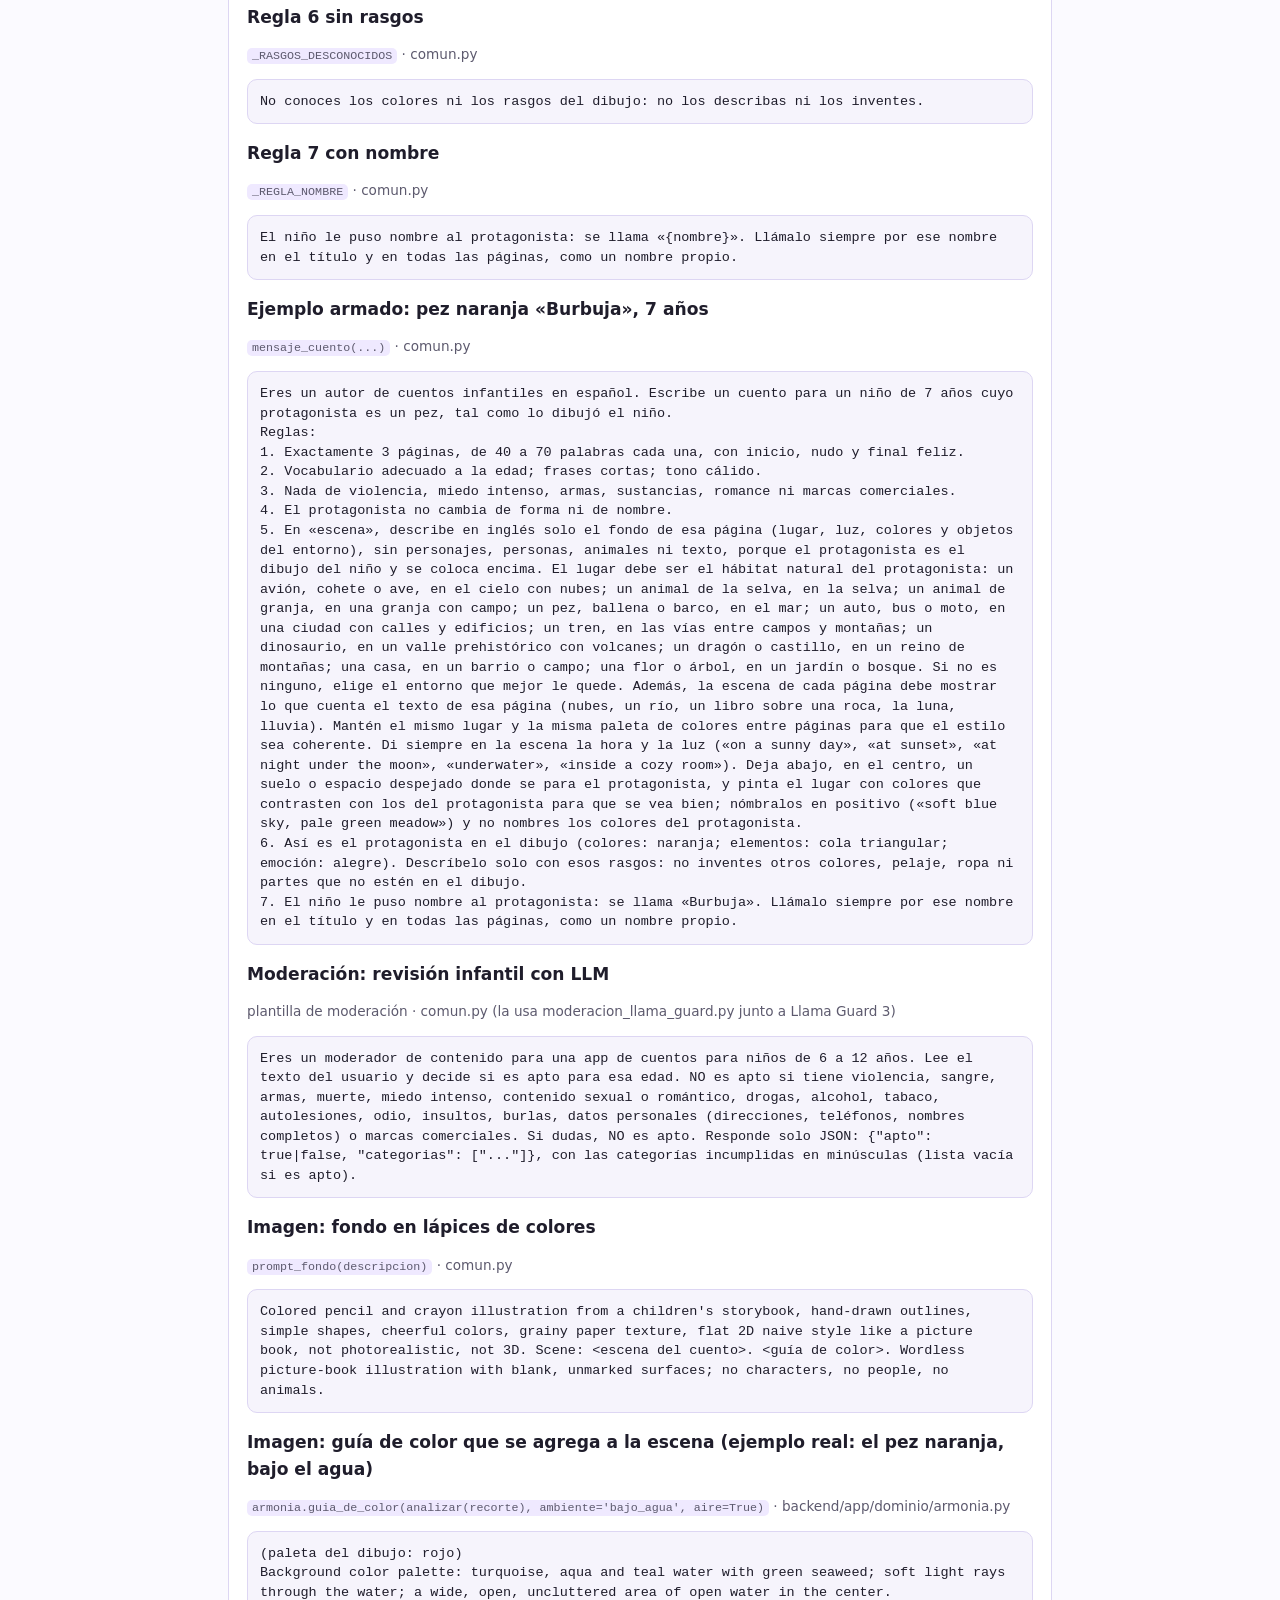
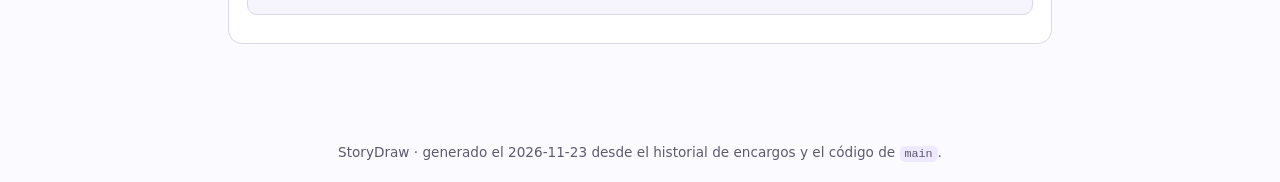
==== commit 7bff3409: "Quitar las notas sobre lo editado en los prompts" ====
--- a/prompts.html
+++ b/prompts.html
@@ -9,10 +9,8 @@
 <ul>
 <li><b>Prompts de construcción</b>: los pedidos que se le dieron a un asistente de IA de programación para construir la app, en orden y con el resultado de cada uno en el repositorio.</li>
 <li><b>Prompts del producto</b>: los que el backend envía a los modelos en cada cuento, copiados del código de la versión 0.2.0.</li>
-<li>Los textos son literales. En esta versión pública se reemplazaron el nombre del autor, los nombres de otros integrantes y de los asistentes, y las rutas de archivos; y se omitieron las líneas sobre límites o configuración del proveedor de IA. Ningún prompt contiene claves.</li>
-<li>No están aquí los cambios que hicieron directamente otras personas del equipo en sus ramas.</li>
 </ul></section>
-<section id="construccion"><h2>Prompts de construcción (20)</h2>
+<section id="construccion"><h2>Prompts de construcción (19)</h2>
 <p>Toca cada uno para abrirlo.</p>
 <details id="c01"><summary>Prompt 01 · Implementación inicial desde cero (backend, app, repo) <span class="fuente">(2026-10-18)</span></summary><p class="fuente">Resultado: PR #1</p><pre>Prompt 01 · Implementación inicial desde cero (backend, app, repo). El autor lo aprobó el 2026-10-17. Trabaja con autonomía hasta terminar; no hagas preguntas salvo que algo falle dos veces.
 
@@ -57,7 +55,6 @@
 
 # Contexto
 Repo: &lt;ruta&gt; (&lt;usuario&gt;/storydraw, privado). PR #1 (feature/implementacion-inicial -&gt; qa) sigue abierto y sin mergear.
-[línea omitida en la versión pública: límites o configuración del proveedor de IA]
 El PC es un Ryzen 7 3700U con 14 GB de RAM y sin GPU NVIDIA: Ollama va por CPU, a unos 5 tok/s; un cuento tarda minutos. Sube los timeouts del adaptador de Ollama (configurables).
 
 # Qué hacer
@@ -67,7 +64,6 @@
    - **Ollama** (API nativa /api/chat u /api/generate con `format: json`, una opción de configuración y modelos por variable): texto y visión. Imagen y voz NO existen en Ollama: en la prueba local esos pasos usan la degradación que ya tiene el orquestador (placeholder o cuento sin audio), sin romper nada.
    - **Moderación**: la de OpenAI es gratuita, pero exige una clave. Para que la prueba local funcione sin claves, agrega un adaptador de moderación con LLM (Ollama/Cloudflare) que clasifique el texto del cuento y devuelva aprobado o rechazado. Debe estar claramente marcado como solo para desarrollo y fallar cerrado (si no responde, el cuento no se muestra, como ya es la regla). La moderación sigue siendo obligatoria.
    - Mantén los adaptadores de OpenAI y ElevenLabs: no se borran.
-[línea omitida en la versión pública: límites o configuración del proveedor de IA]
 3. `.env.example` (solo nombres, valores vacíos o defaults no secretos): &lt;id de cuenta&gt;, &lt;token&gt;, ajustes de modelo, una opción de configuración, ajustes de modelo, una opción de configuración, y los ajustes de modelo con sus valores posibles documentados en comentarios.
 4. Un perfil de prueba local en docker compose (por ejemplo, el override `docker-compose.ollama.yml` o un perfil `local`) donde la API alcance al Ollama del host en `http://host.docker.internal:11434` (en Windows funciona con Docker Desktop; agrega `extra_hosts: host.docker.internal:host-gateway` por si acaso).
 5. Tests con HTTP simulado para cada adaptador nuevo (la forma del pedido y el parseo de la respuesta, incluidos errores y timeouts) y para la moderación con LLM fallando cerrada. Los 47 tests que hay tienen que seguir pasando. Ruff limpio.
@@ -217,13 +213,11 @@
    Guarda las 3 páginas y un montaje dibujo + 3 páginas en
    `&lt;ruta&gt;` y míralas con
    visión: estilo lápiz y sin personas añadidas. Si sale una persona, ajusta la regla de escenas y
-[línea omitida en la versión pública: límites o configuración del proveedor de IA]
 6. README: una línea sobre el estilo de los fondos.
 7. Git: commits en español, autor `el autor`, sin `Co-Authored-By` ni mención de IA. Busca
    secretos antes de cada commit. Push, PR hacia `qa` y mérgealo cuando esté en verde. **No** toques
    `main`: lo promueve el asistente después de verificar.
 8. Notas: actualiza la nota que corresponda (decisión del estilo de fondos y lo medido: ~210
-[línea omitida en la versión pública: límites o configuración del proveedor de IA]
    se reinicia a las 00:00 UTC), hub, contexto, índice, log; validador en verde. No respaldes.
 9. Informe en `&lt;ruta&gt;`: PR, commits, prompts finales,
    salida de pytest/ruff, latencia y costo por paso del cuento, rutas de las imágenes y lo que viste.</pre></details>
@@ -259,7 +253,6 @@
    solo por nombre.
 9. Glosario y enlaces internos (README, `docs/prompts/`).
 
-[línea omitida en la versión pública: límites o configuración del proveedor de IA]
 correos, sin rutas `&lt;ruta&gt;` y **sin el nombre del autor** (usa «el autor» o «el equipo»).
 Enlázalo desde el README con una línea.
 
@@ -520,8 +513,7 @@
 
 `&lt;ruta&gt;`: commits, cómo resolviste cada conflicto (una
 línea por archivo), salidas de pruebas, rutas de capturas y lo que no quedó.</pre></details>
-<details id="c12"><summary>Prompt 12 · Integrar la voz y el correo de confirmación del equipo <span class="fuente">(2026-11-03)</span></summary><p class="fuente">Resultado: PR #15 y #16</p><pre>[línea omitida en la versión pública: límites o configuración del proveedor de IA]
-
+<details id="c12"><summary>Prompt 12 · Integrar la voz y el correo de confirmación del equipo <span class="fuente">(2026-11-03)</span></summary><p class="fuente">Resultado: PR #15 y #16</p><pre>
 ENCARGO (repo `personal/storydraw-app`, `&lt;usuario&gt;/storydraw`):
 1. **Resolver los conflictos con el trabajo de &lt;integrante 1&gt;:** el PR #10 (`feature/&lt;integrante 1&gt;` → `feature/&lt;integrante 2&gt;`) y sus ramas, frente al `main` actual (MVP web + arreglo de salir de la sesión). Integra su trabajo en una **rama nueva desde `main`**, resolviendo los conflictos sin perder lo que ya está en `main`.
    - No reescribas ni borres sus ramas, y no hagas force push sobre ellas.
@@ -658,7 +650,6 @@
    después lado a lado, más el contraste medido. Revisa tú cada una con visión y dilo con honestidad
    si alguno sigue mal.
 5. Sigue funcionando sin red de pago: Cloudflare en producción, Ollama en local. No subas el tiempo
-[línea omitida en la versión pública: límites o configuración del proveedor de IA]
 
 ## Git y límites
 
@@ -693,24 +684,19 @@
   pollito sigue sobre trigal amarillo y la página corregida queda pálida y fría; flux escribe letras
   («FAR.»).
 
-[línea omitida en la versión pública: límites o configuración del proveedor de IA]
-
-[línea omitida en la versión pública: límites o configuración del proveedor de IA]
+
 reinicia a las **00:00 UTC (19:00 Colombia)**. Por eso:
 - **Ninguna llamada a Cloudflare antes de las 00:00 UTC.** Trabaja con los fondos ya generados que
   guardaste (`&lt;ruta&gt;`), con dobles de prueba y, si hace falta
   un generador real, con Ollama local.
-[línea omitida en la versión pública: límites o configuración del proveedor de IA]
   el resto). Si no te da para comprobar algo, dilo en el informe y deja el comando listo.
 
 ## Qué hacer
 
 ### Voz limitada (plan gratuito)
 1. Tope diario de cuentos con voz configurable (una opción de configuración, por defecto **3**), contado en
-[línea omitida en la versión pública: límites o configuración del proveedor de IA]
    salen **sin voz y sin error**, y la app no muestra el botón de escuchar en ellos (o muestra un aviso
    amable sin texto que el niño deba leer: sigue la nota de UX sin lectura).
-[línea omitida en la versión pública: límites o configuración del proveedor de IA]
 3. Pruebas del tope (contador, reinicio de día, concurrencia: dos cuentos a la vez no deben pasarse
    del tope) y del camino sin voz.
 
@@ -768,7 +754,6 @@
 ## Entregables
 
 ### A. APK nuevo desde `main`
-[línea omitida en la versión pública: límites o configuración del proveedor de IA]
   toques**: compila en un worktree del scratch con `git worktree add --detach &lt;scratch&gt;/sd-apk origin/main`
   (tras `git fetch`). `main` = `b4d9946` según tus notas; confírmalo.
 - Apunta al backend de producción (`https://storydraw.onrender.com`, el mismo que el APK v0.1.0).
@@ -792,7 +777,6 @@
     casos de uso, criterios de calidad (pruebas: cuántas y de qué tipo, con cifras REALES de correr la
     suite hoy; moderación infantil; rendimiento medido), arquitectura (cliente Flutter en capas,
     backend FastAPI, Neon, Render, Cloudflare; diagrama), integración de IA (qué modelo hace qué:
-[línea omitida en la versión pública: límites o configuración del proveedor de IA]
     plan gratuito), funcionamiento y flujo principal paso a paso con capturas reales;
   - **Prompts (criterio SWNT):** página propia con el texto de los prompts usados para construir la
     app, en orden. Fuente: los encargos que el asistente te dio a ti (literales; están en
@@ -815,7 +799,6 @@
 
 ## Reglas
 - Commits en español, autor `el autor` con el noreply de GitHub, sin coautor ni mención de IA.
-[línea omitida en la versión pública: límites o configuración del proveedor de IA]
   allá de 2–3 cuentos reales.
 - Informe en `&lt;ruta&gt;`: URL de Pages, URL de la release,
   SHA-256 del APK, resultado de la prueba del APK contra producción (qué funciona y qué no), cifras de
